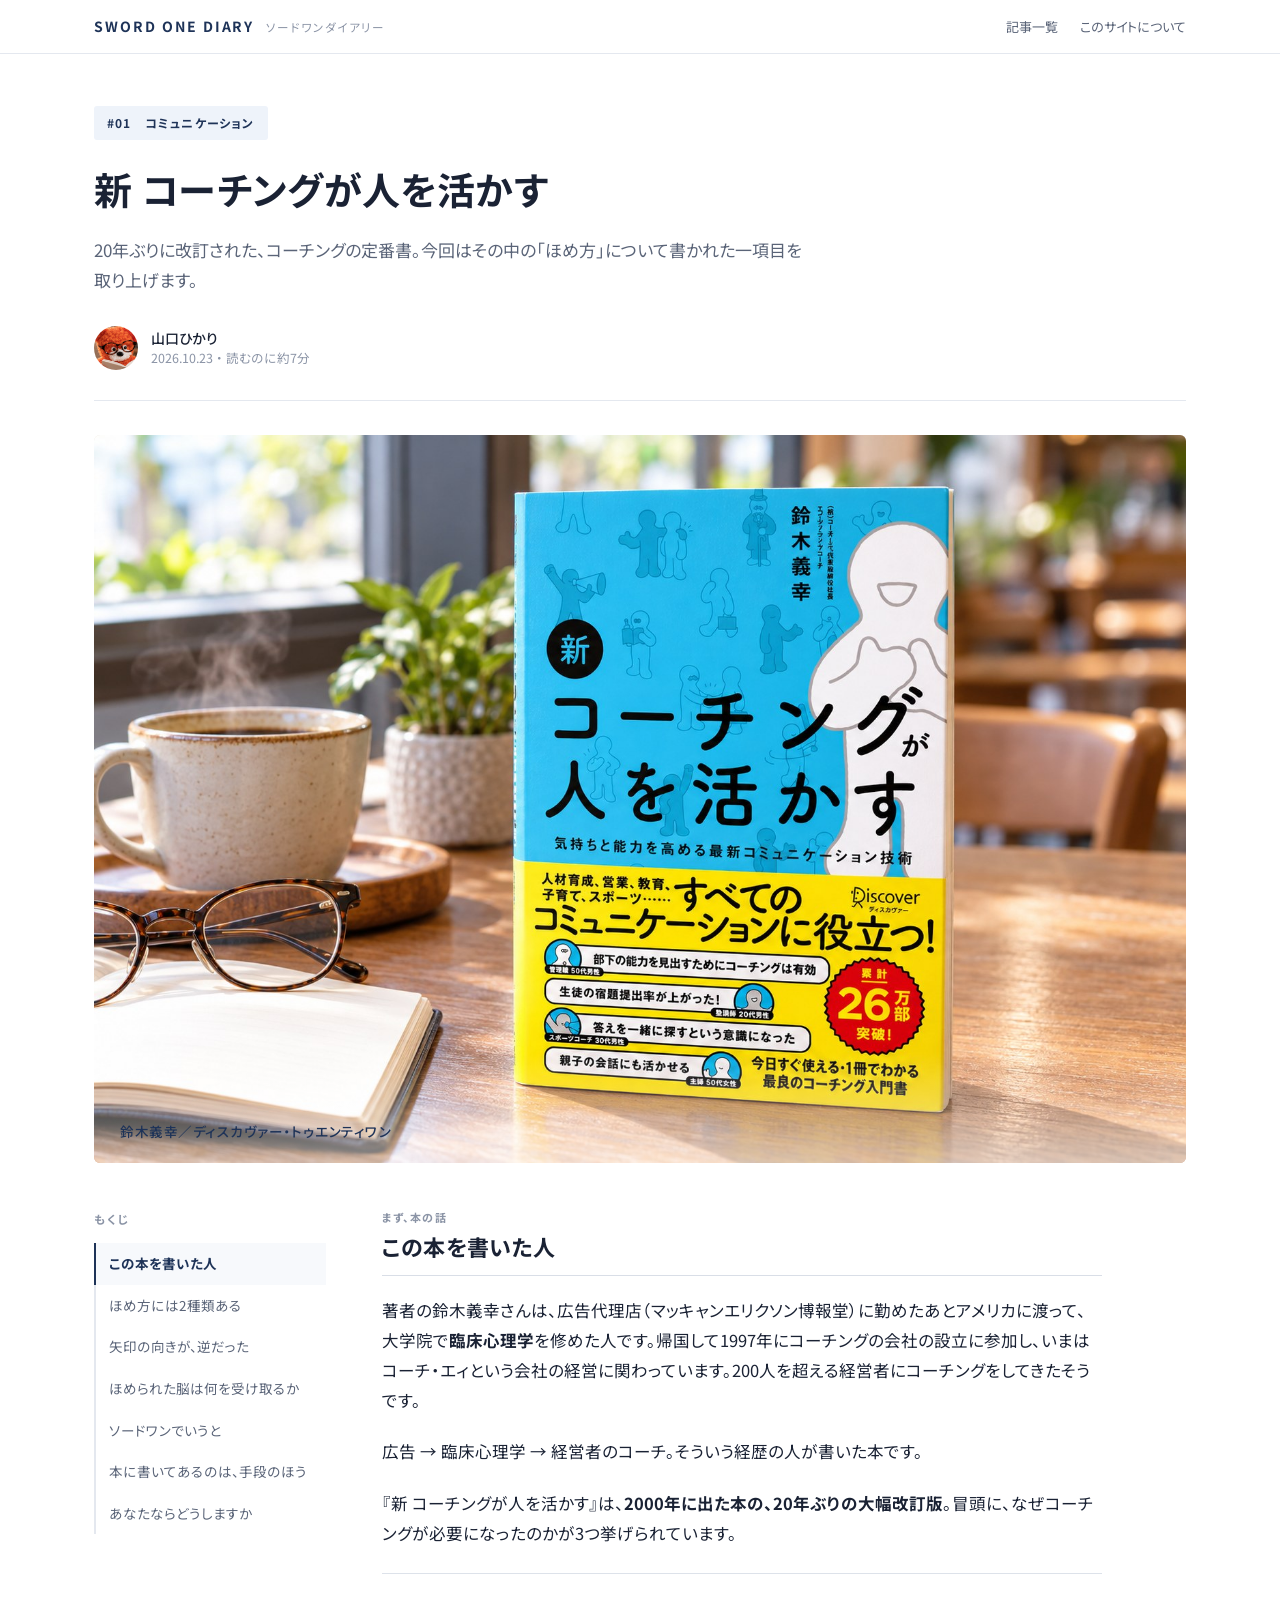
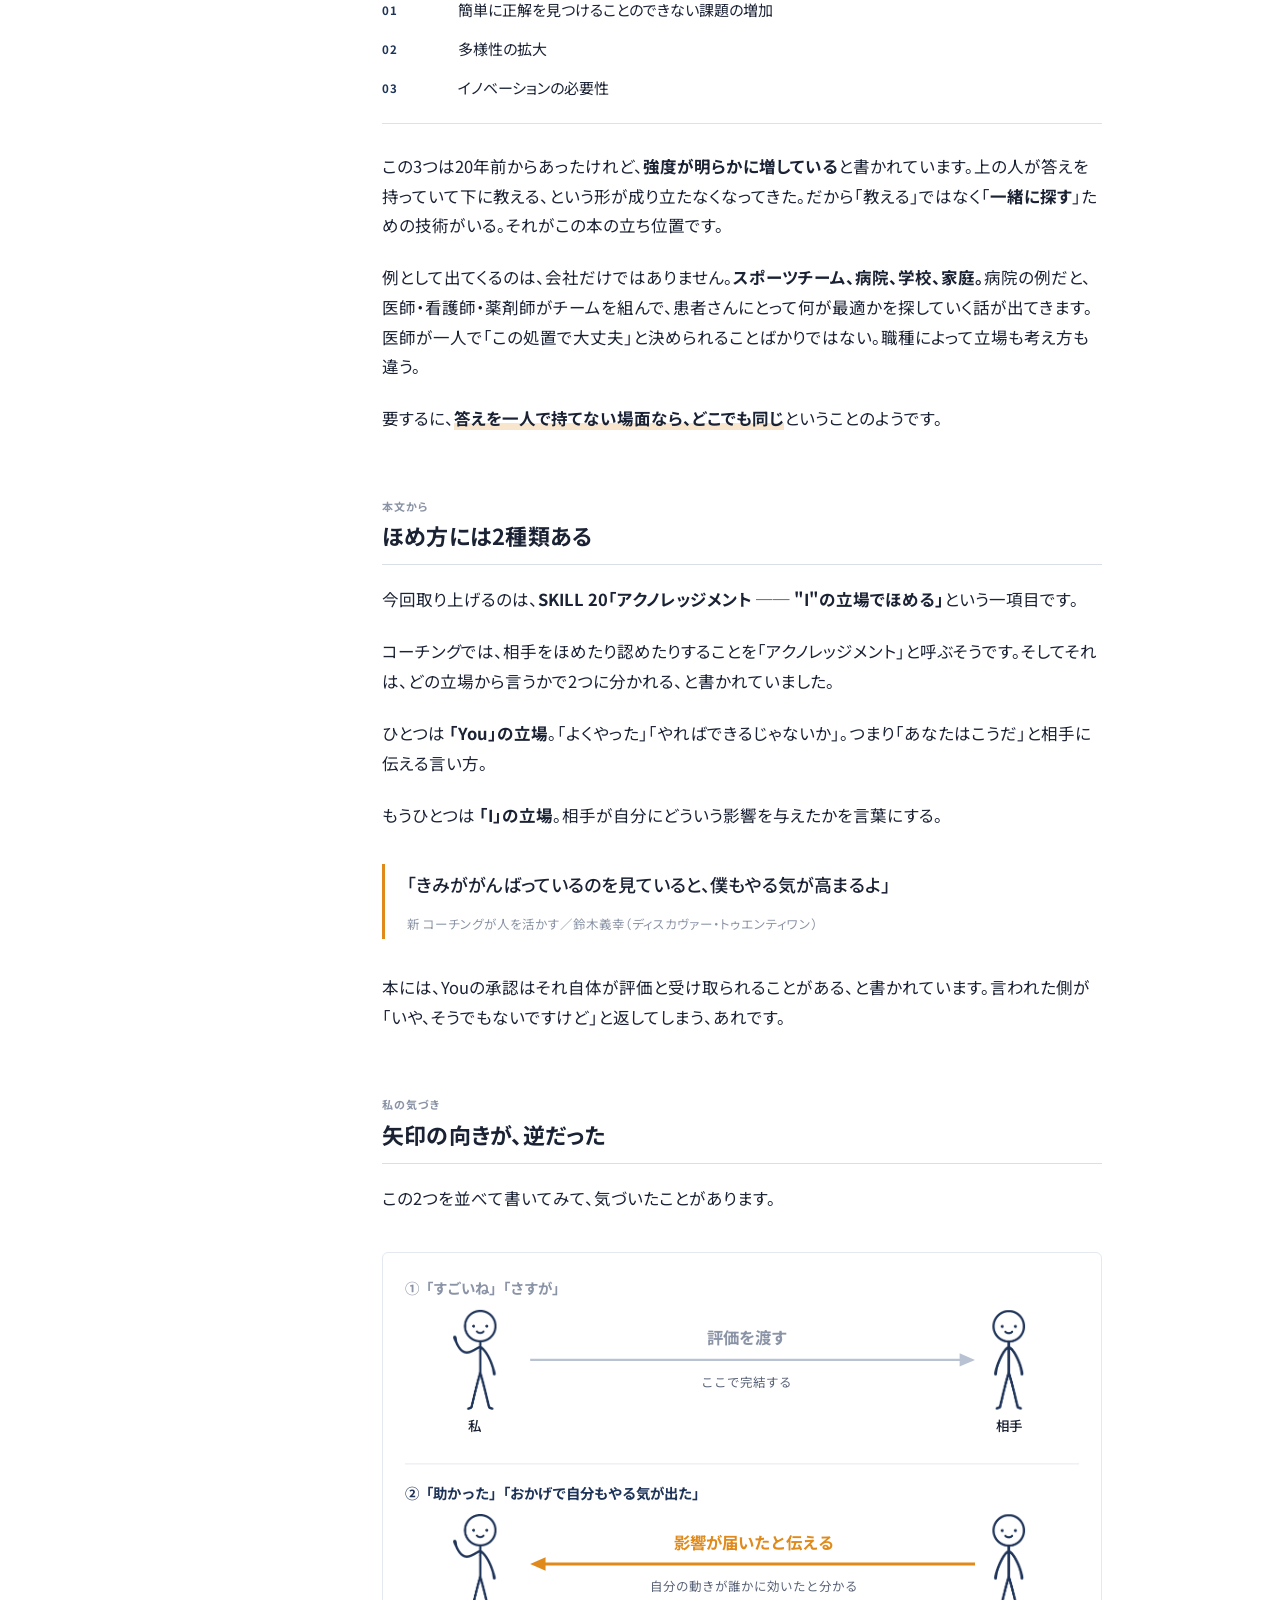
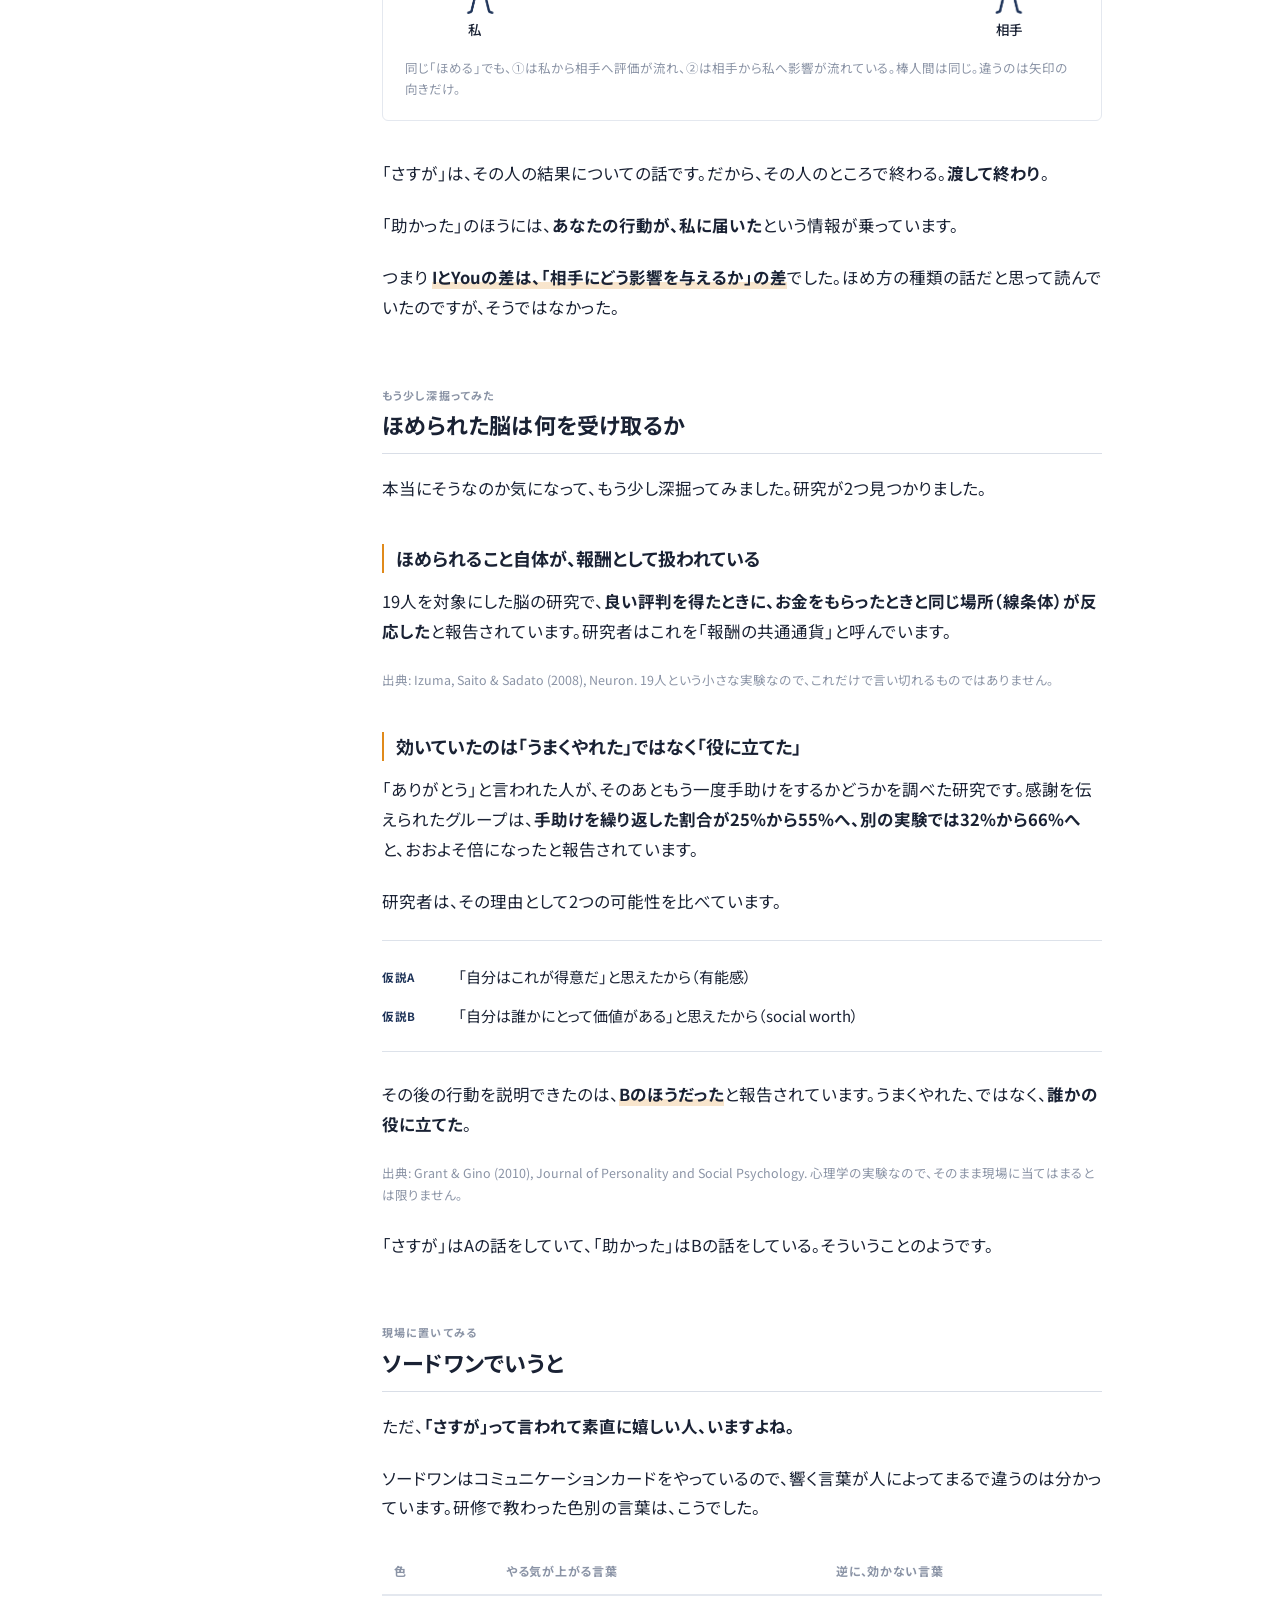
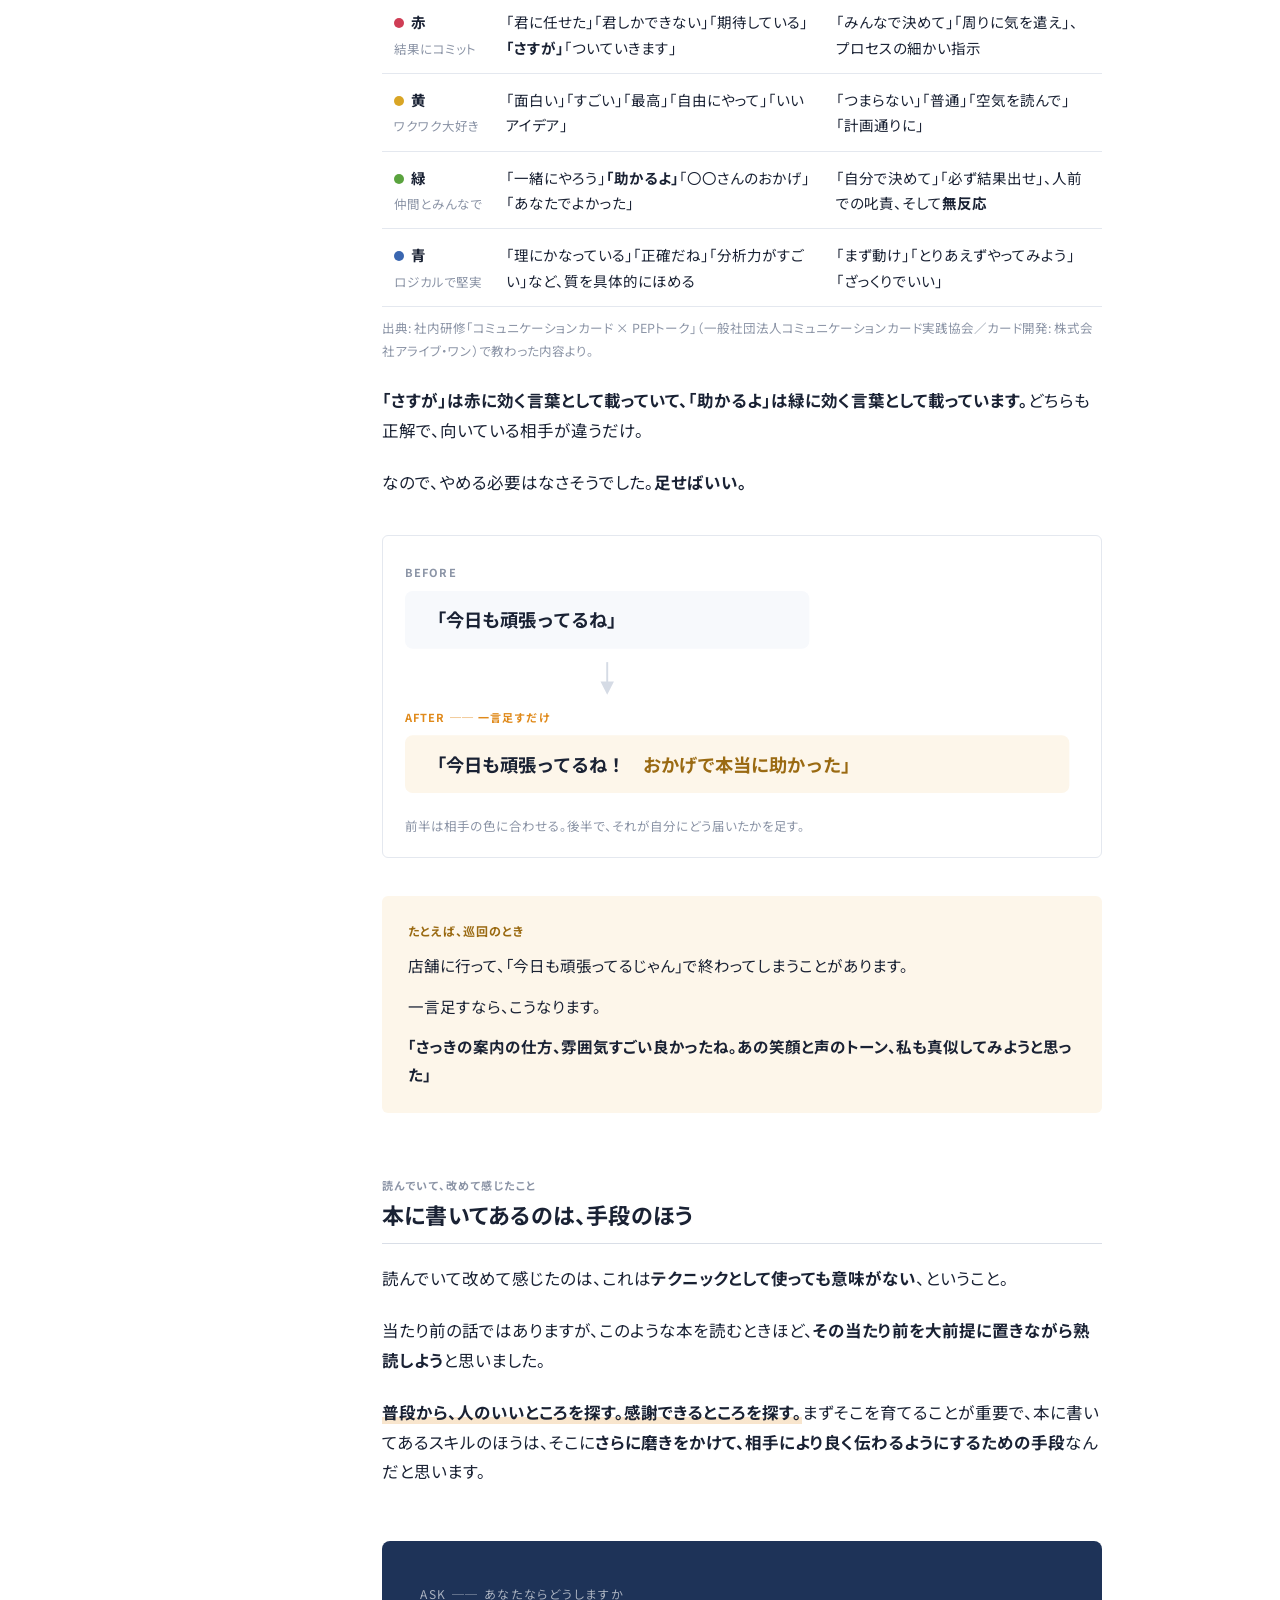
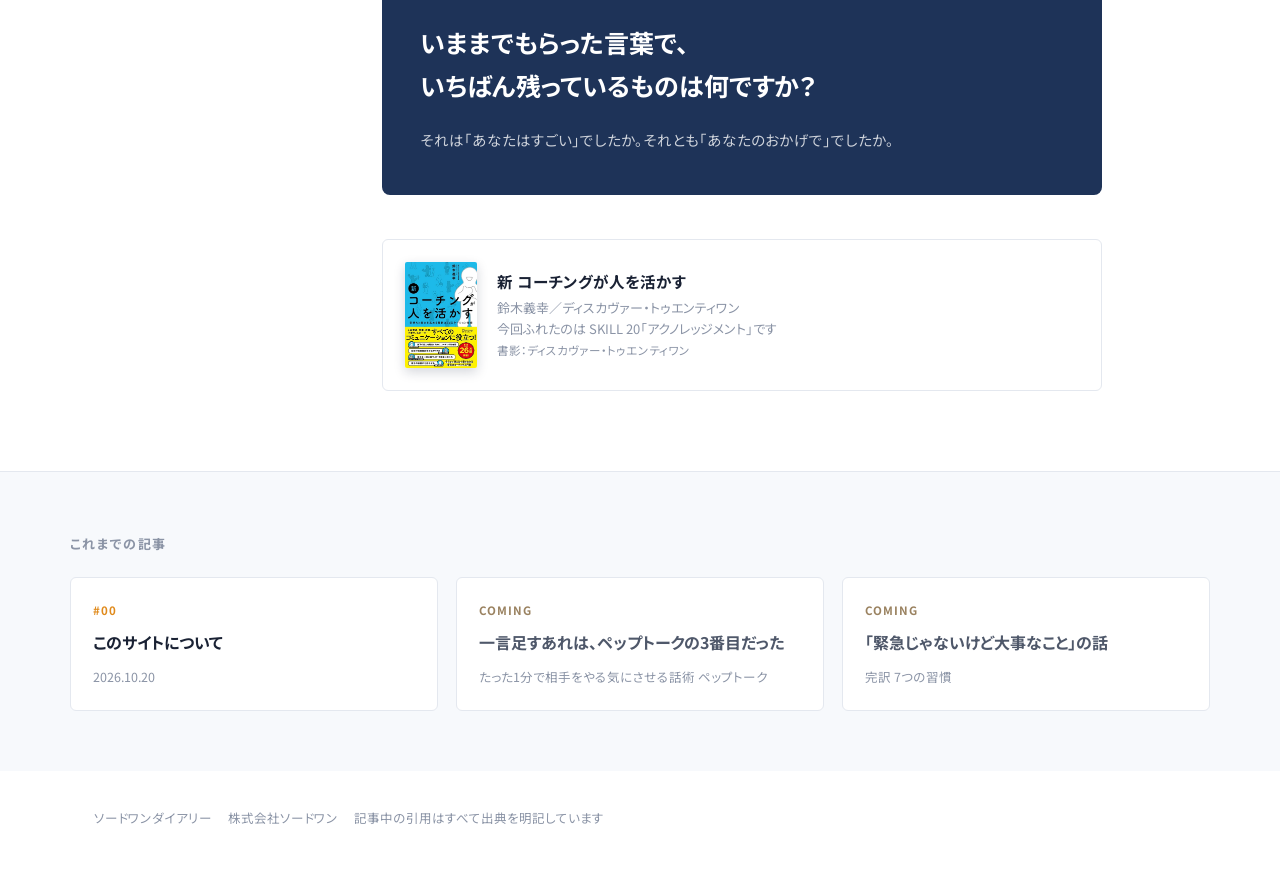
==== 01-coaching.html @ f62dc471 "ソードワンダイアリー 初回: 記事一覧と #01 新 コーチングが人を活かす" ====
<!doctype html>
<html lang="ja">
<head>
<meta charset="utf-8">
<meta name="viewport" content="width=device-width, initial-scale=1">
<title>新 コーチングが人を活かす｜ソードワンダイアリー</title>
<meta name="description" content="20年ぶりに改訂された、コーチングの定番書。今回はその中の「ほめ方」について書かれた一項目を取り上げます。">

<!-- LINEやSNSに貼ったときに出るカード。
     公開ドメインが決まったら、下の https://example.com を実際のURLに置き換えること。
     og:image は絶対URLでないと表示されない（相対パスは不可）。 -->
<meta property="og:type" content="article">
<meta property="og:site_name" content="ソードワンダイアリー">
<meta property="og:title" content="新 コーチングが人を活かす">
<meta property="og:description" content="「さすが」と「おかげで助かった」。言われた側には別物でした。">
<meta property="og:url" content="https://example.com/01-coaching.html">
<meta property="og:image" content="https://example.com/img/hero.jpg">
<meta property="og:image:width" content="1600">
<meta property="og:image:height" content="1067">
<meta name="twitter:card" content="summary_large_image">
<link rel="preconnect" href="https://fonts.googleapis.com">
<link rel="preconnect" href="https://fonts.gstatic.com" crossorigin>
<link href="https://fonts.googleapis.com/css2?family=Noto+Sans+JP:wght@400;500;700&display=swap" rel="stylesheet">
<link rel="stylesheet" href="style.css">
</head>
<body>

<header class="hd"><div class="hd-in">
  <a class="logo" href="index.html">SWORD ONE DIARY</a>
  <span class="logo-sub">ソードワンダイアリー</span>
  <nav class="hd-nav"><a href="index.html">記事一覧</a><a href="index.html#about">このサイトについて</a></nav>
</div></header>

<div class="hero">
  <span class="kicker">#01　コミュニケーション</span>
  <h1>新 コーチングが人を活かす</h1>
  <p class="lede">20年ぶりに改訂された、コーチングの定番書。今回はその中の「ほめ方」について書かれた一項目を取り上げます。</p>

  <div class="byline">
    <img class="ava" src="img/avatar.jpg" alt="">
    <div>
      <div class="by-name">山口ひかり</div>
      <div class="by-meta">2026.10.23 ・ 読むのに約7分</div>
    </div>
  </div>

  <div class="cover">
    <img class="bg" src="img/hero.jpg" alt="カフェのテーブルに置かれた『新 コーチングが人を活かす』">
    <div class="cover-t">鈴木義幸／ディスカヴァー・トゥエンティワン</div>
  </div>
</div>

<div class="wrap">
  <aside class="toc">
    <div class="toc-h">もくじ</div>
    <a class="on" href="#s1">この本を書いた人</a>
    <a href="#s2">ほめ方には2種類ある</a>
    <a href="#s3">矢印の向きが、逆だった</a>
    <a href="#s4">ほめられた脳は何を受け取るか</a>
    <a href="#s5">ソードワンでいうと</a>
    <a href="#s6">本に書いてあるのは、手段のほう</a>
    <a href="#s7">あなたならどうしますか</a>
  </aside>

  <article>
    <h2 id="s1"><span class="step">まず、本の話</span>この本を書いた人</h2>

    <p>著者の鈴木義幸さんは、広告代理店（マッキャンエリクソン博報堂）に勤めたあとアメリカに渡って、大学院で<b>臨床心理学</b>を修めた人です。帰国して1997年にコーチングの会社の設立に参加し、いまはコーチ・エィという会社の経営に関わっています。200人を超える経営者にコーチングをしてきたそうです。</p>

    <p>広告 → 臨床心理学 → 経営者のコーチ。そういう経歴の人が書いた本です。</p>

    <p>『新 コーチングが人を活かす』は、<b>2000年に出た本の、20年ぶりの大幅改訂版</b>。冒頭に、なぜコーチングが必要になったのかが3つ挙げられています。</p>

    <ul class="lessons">
      <li><b>01</b><span>簡単に正解を見つけることのできない課題の増加</span></li>
      <li><b>02</b><span>多様性の拡大</span></li>
      <li><b>03</b><span>イノベーションの必要性</span></li>
    </ul>

    <p>この3つは20年前からあったけれど、<b>強度が明らかに増している</b>と書かれています。上の人が答えを持っていて下に教える、という形が成り立たなくなってきた。だから「教える」ではなく「<b>一緒に探す</b>」ための技術がいる。それがこの本の立ち位置です。</p>

    <p>例として出てくるのは、会社だけではありません。<b>スポーツチーム、病院、学校、家庭。</b>病院の例だと、医師・看護師・薬剤師がチームを組んで、患者さんにとって何が最適かを探していく話が出てきます。医師が一人で「この処置で大丈夫」と決められることばかりではない。職種によって立場も考え方も違う。</p>

    <p>要するに、<strong class="key">答えを一人で持てない場面なら、どこでも同じ</strong>ということのようです。</p>

    <h2 id="s2"><span class="step">本文から</span>ほめ方には2種類ある</h2>

    <p>今回取り上げるのは、<b>SKILL 20「アクノレッジメント ── "I"の立場でほめる」</b>という一項目です。</p>

    <p>コーチングでは、相手をほめたり認めたりすることを「アクノレッジメント」と呼ぶそうです。そしてそれは、どの立場から言うかで2つに分かれる、と書かれていました。</p>

    <p>ひとつは <strong>「You」の立場</strong>。「よくやった」「やればできるじゃないか」。つまり「あなたはこうだ」と相手に伝える言い方。</p>

    <p>もうひとつは <strong>「I」の立場</strong>。相手が自分にどういう影響を与えたかを言葉にする。</p>

    <blockquote>
      <p>「きみががんばっているのを見ていると、僕もやる気が高まるよ」</p>
      <cite>新 コーチングが人を活かす／鈴木義幸（ディスカヴァー・トゥエンティワン）</cite>
    </blockquote>

    <p>本には、Youの承認はそれ自体が評価と受け取られることがある、と書かれています。言われた側が「いや、そうでもないですけど」と返してしまう、あれです。</p>

    <h2 id="s3"><span class="step">私の気づき</span>矢印の向きが、逆だった</h2>

    <p>この2つを並べて書いてみて、気づいたことがあります。</p>
    <figure class="fig-box">
      <!-- スマホ用（縦に余裕をとり、文字を大きく） -->
      <svg class="fig-sp" viewBox="0 0 360 386" xmlns="http://www.w3.org/2000/svg" role="img"
           aria-label="「すごいね」は私から相手への一方向。「助かった」は相手から私への影響を伝えている">
        <style>
          .s-lbl{font:700 16px "Noto Sans JP",sans-serif}
          .s-nm{font:500 16px "Noto Sans JP",sans-serif}
          .s-cap{font:15px "Noto Sans JP",sans-serif;fill:#5A6478}
          .s-wd{font:700 17px "Noto Sans JP",sans-serif}
        </style>
        <text class="s-lbl" x="0" y="16" fill="#8B94A6">①「さすが」「すごいね」</text>
        <image href="img/fig_me.png"  x="22"  y="30" width="37" height="86"/>
        <text class="s-nm" x="40"  y="134" text-anchor="middle" fill="#1A2234">私</text>
        <image href="img/fig_you.png" x="300" y="30" width="28" height="86"/>
        <text class="s-nm" x="314" y="134" text-anchor="middle" fill="#1A2234">相手</text>
        <line x1="86" y1="72" x2="276" y2="72" stroke="#B9C2D2" stroke-width="2.5"/>
        <polygon points="290,72 274,65 274,79" fill="#B9C2D2"/>
        <text class="s-wd"  x="182" y="58"  text-anchor="middle" fill="#8B94A6">評価を渡す</text>
        <text class="s-cap" x="182" y="100" text-anchor="middle">ここで完結する</text>

        <line x1="0" y1="168" x2="360" y2="168" stroke="#E4E8EF" stroke-width="1"/>

        <text class="s-lbl" x="0" y="206" fill="#1E3358">②「助かった」「おかげで」</text>
        <image href="img/fig_me.png"  x="22"  y="220" width="37" height="86"/>
        <text class="s-nm" x="40"  y="324" text-anchor="middle" fill="#1A2234">私</text>
        <image href="img/fig_you.png" x="300" y="220" width="28" height="86"/>
        <text class="s-nm" x="314" y="324" text-anchor="middle" fill="#1A2234">相手</text>
        <line x1="290" y1="262" x2="100" y2="262" stroke="#E08A1B" stroke-width="3"/>
        <polygon points="86,262 102,255 102,269" fill="#E08A1B"/>
        <text class="s-wd"  x="182" y="248" text-anchor="middle" fill="#E08A1B">影響が届いたと伝える</text>
        <text class="s-cap" x="182" y="364" text-anchor="middle">自分の動きが誰かに効いたと分かる</text>
      </svg>

      <!-- PC用 -->
      <svg class="fig-pc" viewBox="0 0 700 380" xmlns="http://www.w3.org/2000/svg" role="img"
           aria-label="「すごいね」は私から相手への一方向。「助かった」は相手から私への影響を伝えている">
        <style>
          .lbl{font:700 15px "Noto Sans JP",sans-serif}
          .nm{font:500 14px "Noto Sans JP",sans-serif;fill:#1A2234}
          .cap{font:13px "Noto Sans JP",sans-serif;fill:#5A6478}
          .wd{font:700 17px "Noto Sans JP",sans-serif}
        </style>
        <!-- 上段：You型。棒人間は下段とまったく同じ。違うのは矢印の向きだけ -->
        <text class="lbl" x="0" y="16" fill="#8B94A6">①「すごいね」「さすが」</text>
        <image href="img/fig_me.png"  x="50"  y="32" width="45" height="104"/>
        <text class="nm" x="72"  y="158" text-anchor="middle">私</text>
        <image href="img/fig_you.png" x="610" y="32" width="34" height="104"/>
        <text class="nm" x="627" y="158" text-anchor="middle">相手</text>
        <line x1="130" y1="84" x2="578" y2="84" stroke="#B9C2D2" stroke-width="2.5"/>
        <polygon points="592,84 576,77 576,91" fill="#B9C2D2"/>
        <text class="wd"  x="355" y="68"  text-anchor="middle" fill="#8B94A6">評価を渡す</text>
        <text class="cap" x="355" y="112" text-anchor="middle">ここで完結する</text>

        <line x1="0" y1="192" x2="700" y2="192" stroke="#E4E8EF" stroke-width="1"/>

        <!-- 下段：I型 -->
        <text class="lbl" x="0" y="228" fill="#1E3358">②「助かった」「おかげで自分もやる気が出た」</text>
        <image href="img/fig_me.png"  x="50"  y="244" width="45" height="104"/>
        <text class="nm" x="72"  y="370" text-anchor="middle">私</text>
        <image href="img/fig_you.png" x="610" y="244" width="34" height="104"/>
        <text class="nm" x="627" y="370" text-anchor="middle">相手</text>
        <line x1="592" y1="296" x2="144" y2="296" stroke="#E08A1B" stroke-width="3"/>
        <polygon points="130,296 146,289 146,303" fill="#E08A1B"/>
        <text class="wd"  x="362" y="280" text-anchor="middle" fill="#E08A1B">影響が届いたと伝える</text>
        <text class="cap" x="362" y="324" text-anchor="middle">自分の動きが誰かに効いたと分かる</text>
      </svg>
      <figcaption>同じ「ほめる」でも、①は私から相手へ評価が流れ、②は相手から私へ影響が流れている。棒人間は同じ。違うのは矢印の向きだけ。</figcaption>
    </figure>

    <p>「さすが」は、その人の結果についての話です。だから、その人のところで終わる。<strong>渡して終わり</strong>。</p>

    <p>「助かった」のほうには、<strong>あなたの行動が、私に届いた</strong>という情報が乗っています。</p>

    <p>つまり <strong class="key">IとYouの差は、「相手にどう影響を与えるか」の差</strong>でした。ほめ方の種類の話だと思って読んでいたのですが、そうではなかった。</p>

    <h2 id="s4"><span class="step">もう少し深掘ってみた</span>ほめられた脳は何を受け取るか</h2>

    <p>本当にそうなのか気になって、もう少し深掘ってみました。研究が2つ見つかりました。</p>

    <h3>ほめられること自体が、報酬として扱われている</h3>

    <p>19人を対象にした脳の研究で、<b>良い評判を得たときに、お金をもらったときと同じ場所（線条体）が反応した</b>と報告されています。研究者はこれを「報酬の共通通貨」と呼んでいます。</p>

    <p class="note">出典: Izuma, Saito &amp; Sadato (2008), Neuron. 19人という小さな実験なので、これだけで言い切れるものではありません。</p>

    <h3>効いていたのは「うまくやれた」ではなく「役に立てた」</h3>

    <p>「ありがとう」と言われた人が、そのあともう一度手助けをするかどうかを調べた研究です。感謝を伝えられたグループは、<b>手助けを繰り返した割合が25%から55%へ、別の実験では32%から66%へ</b>と、おおよそ倍になったと報告されています。</p>

    <p>研究者は、その理由として2つの可能性を比べています。</p>

    <ul class="lessons">
      <li><b>仮説A</b><span>「自分はこれが得意だ」と思えたから（有能感）</span></li>
      <li><b>仮説B</b><span>「自分は誰かにとって価値がある」と思えたから（social worth）</span></li>
    </ul>

    <p>その後の行動を説明できたのは、<strong class="key">Bのほうだった</strong>と報告されています。うまくやれた、ではなく、<b>誰かの役に立てた</b>。</p>

    <p class="note">出典: Grant &amp; Gino (2010), Journal of Personality and Social Psychology. 心理学の実験なので、そのまま現場に当てはまるとは限りません。</p>

    <p>「さすが」はAの話をしていて、「助かった」はBの話をしている。そういうことのようです。</p>

    <h2 id="s5"><span class="step">現場に置いてみる</span>ソードワンでいうと</h2>

    <p>ただ、<b>「さすが」って言われて素直に嬉しい人、いますよね。</b></p>

    <p>ソードワンはコミュニケーションカードをやっているので、響く言葉が人によってまるで違うのは分かっています。研修で教わった色別の言葉は、こうでした。</p>
    <table class="ctab">
      <thead><tr><th>色</th><th>やる気が上がる言葉</th><th>逆に、効かない言葉</th></tr></thead>
      <tbody>
        <tr style="--row-color:var(--c-red)"><td class="cn"><span class="dot" style="background:var(--c-red)"></span>赤<br><span class="cs">結果にコミット</span></td>
            <td data-l="やる気が上がる言葉">「君に任せた」「君しかできない」「期待している」<b>「さすが」</b>「ついていきます」</td>
            <td data-l="逆に、効かない言葉">「みんなで決めて」「周りに気を遣え」、プロセスの細かい指示</td></tr>
        <tr style="--row-color:var(--c-yel)"><td class="cn"><span class="dot" style="background:var(--c-yel)"></span>黄<br><span class="cs">ワクワク大好き</span></td>
            <td data-l="やる気が上がる言葉">「面白い」「すごい」「最高」「自由にやって」「いいアイデア」</td>
            <td data-l="逆に、効かない言葉">「つまらない」「普通」「空気を読んで」「計画通りに」</td></tr>
        <tr style="--row-color:var(--c-grn)"><td class="cn"><span class="dot" style="background:var(--c-grn)"></span>緑<br><span class="cs">仲間とみんなで</span></td>
            <td data-l="やる気が上がる言葉">「一緒にやろう」<b>「助かるよ」</b>「〇〇さんのおかげ」「あなたでよかった」</td>
            <td data-l="逆に、効かない言葉">「自分で決めて」「必ず結果出せ」、人前での叱責、そして<b>無反応</b></td></tr>
        <tr style="--row-color:var(--c-blu)"><td class="cn"><span class="dot" style="background:var(--c-blu)"></span>青<br><span class="cs">ロジカルで堅実</span></td>
            <td data-l="やる気が上がる言葉">「理にかなっている」「正確だね」「分析力がすごい」など、質を具体的にほめる</td>
            <td data-l="逆に、効かない言葉">「まず動け」「とりあえずやってみよう」「ざっくりでいい」</td></tr>
      </tbody>
    </table>
    <p class="note">出典: 社内研修「コミュニケーションカード × PEPトーク」（一般社団法人コミュニケーションカード実践協会／カード開発: 株式会社アライブ・ワン）で教わった内容より。</p>

    <p><b>「さすが」は赤に効く言葉として載っていて、「助かるよ」は緑に効く言葉として載っています。</b>どちらも正解で、向いている相手が違うだけ。</p>

    <p>なので、やめる必要はなさそうでした。<strong>足せばいい。</strong></p>
    <figure class="fig-box">
      <!-- スマホ用（AFTERは2行に折って文字の大きさを保つ） -->
      <svg class="fig-sp" viewBox="0 0 360 272" xmlns="http://www.w3.org/2000/svg" role="img"
           aria-label="さすがやん、に、おかげで本当に助かった、を足す">
        <style>
          .s-bl{font:700 17px "Noto Sans JP",sans-serif;fill:#1A2234}
          .s-ad{font:700 17px "Noto Sans JP",sans-serif;fill:#9A6A12}
          .s-tg{font:700 11.5px "Noto Sans JP",sans-serif;letter-spacing:.1em}
        </style>
        <text class="s-tg" x="0" y="14" fill="#8B94A6">BEFORE</text>
        <rect x="0" y="26" width="360" height="54" rx="8" fill="#F7F9FC"/>
        <text class="s-bl" x="18" y="60">「今日も頑張ってるね」</text>

        <line x1="180" y1="94" x2="180" y2="114" stroke="#D5DBE5" stroke-width="2"/>
        <polygon points="180,124 173,110 187,110" fill="#D5DBE5"/>

        <text class="s-tg" x="0" y="152" fill="#E08A1B">AFTER ── 一言足すだけ</text>
        <rect x="0" y="164" width="360" height="92" rx="8" fill="#FDF6EA"/>
        <text class="s-bl" x="18" y="198">「今日も頑張ってるね！</text>
        <text class="s-ad" x="18" y="232">　おかげで本当に助かった」</text>
      </svg>

      <!-- PC用 -->
      <svg class="fig-pc" viewBox="0 0 700 250" xmlns="http://www.w3.org/2000/svg" role="img"
           aria-label="今日も頑張ってるね、に、おかげで本当に助かった、を足す">
        <style>
          .bl{font:700 19px "Noto Sans JP",sans-serif;fill:#1A2234}
          .ad{font:700 19px "Noto Sans JP",sans-serif;fill:#9A6A12}
          .tg{font:700 11.5px "Noto Sans JP",sans-serif;letter-spacing:.1em}
        </style>
        <text class="tg" x="0" y="16" fill="#8B94A6">BEFORE</text>
        <rect x="0" y="30" width="420" height="60" rx="8" fill="#F7F9FC"/>
        <text class="bl" x="24" y="68">「今日も頑張ってるね」</text>

        <line x1="210" y1="104" x2="210" y2="128" stroke="#D5DBE5" stroke-width="2"/>
        <polygon points="210,138 203,124 217,124" fill="#D5DBE5"/>

        <text class="tg" x="0" y="166" fill="#E08A1B">AFTER ── 一言足すだけ</text>
        <rect x="0" y="180" width="690" height="60" rx="8" fill="#FDF6EA"/>
        <text class="bl" x="24" y="218">「今日も頑張ってるね！<tspan class="ad">　おかげで本当に助かった」</tspan></text>
      </svg>
      <figcaption>前半は相手の色に合わせる。後半で、それが自分にどう届いたかを足す。</figcaption>
    </figure>

    <div class="field">
      <div class="field-h">たとえば、巡回のとき</div>
      <p>店舗に行って、「今日も頑張ってるじゃん」で終わってしまうことがあります。</p>
      <p>一言足すなら、こうなります。</p>
      <p><b>「さっきの案内の仕方、雰囲気すごい良かったね。あの笑顔と声のトーン、私も真似してみようと思った」</b></p>
    </div>

    <h2 id="s6"><span class="step">読んでいて、改めて感じたこと</span>本に書いてあるのは、手段のほう</h2>

    <p>読んでいて改めて感じたのは、これは<b>テクニックとして使っても意味がない</b>、ということ。</p>

    <p>当たり前の話ではありますが、このような本を読むときほど、<strong>その当たり前を大前提に置きながら熟読しよう</strong>と思いました。</p>

    <p><strong class="key">普段から、人のいいところを探す。感謝できるところを探す。</strong>まずそこを育てることが重要で、本に書いてあるスキルのほうは、そこに<strong>さらに磨きをかけて、相手により良く伝わるようにするための手段</strong>なんだと思います。</p>

    <div class="ask" id="s7">
      <div class="ask-h">ASK ── あなたならどうしますか</div>
      <p class="ask-q">いままでもらった言葉で、<span class="nb">いちばん残っている</span>ものは何ですか？</p>
      <p class="ask-n">それは「あなたはすごい」でしたか。それとも「あなたのおかげで」でしたか。</p>
    </div>

    <div class="bookcard">
      <img class="sp" src="img/cover_sm.webp" alt="新 コーチングが人を活かす の書影">
      <div>
        <div class="bk-t">新 コーチングが人を活かす</div>
        <div class="bk-m">鈴木義幸／ディスカヴァー・トゥエンティワン<br>今回ふれたのは SKILL 20「アクノレッジメント」です<br><span style="font-size:11.5px">書影：ディスカヴァー・トゥエンティワン</span></div>
      </div>
    </div>
  </article>
</div>

<section class="past"><div class="past-in">
  <div class="past-h">これまでの記事</div>
  <div class="cards">
    <div class="card"><div class="card-n">#00</div>
      <div class="card-t">このサイトについて</div>
      <div class="card-m">2026.10.20</div></div>
    <div class="card soon"><div class="card-n">COMING</div>
      <div class="card-t">一言足すあれは、ペップトークの3番目だった</div>
      <div class="card-m">たった1分で相手をやる気にさせる話術 ペップトーク</div></div>
    <div class="card soon"><div class="card-n">COMING</div>
      <div class="card-t">「緊急じゃないけど大事なこと」の話</div>
      <div class="card-m">完訳 7つの習慣</div></div>
  </div>
</div></section>

<footer>
  <span>ソードワンダイアリー</span><span>株式会社ソードワン</span><span>記事中の引用はすべて出典を明記しています</span>
</footer>

</body>
</html>
---- style.css ----
:root{
  --ink:#1A2234; --soft:#5A6478; --grey:#8B94A6; --hair:#E4E8EF;
  --panel:#F7F9FC; --tint:#EEF3FA; --warm:#FDF6EA;
  --navy:#1E3358; --accent:#E08A1B;
  --c-red:#CF3D55; --c-yel:#D9A525; --c-grn:#5AA33E; --c-blu:#3A66B0;
  --maxw:720px;
}
*{box-sizing:border-box}
html{-webkit-text-size-adjust:100%}
body{
  margin:0; background:#fff; color:var(--ink);
  font-family:"Noto Sans JP","游ゴシック Medium","Yu Gothic Medium",sans-serif;
  font-feature-settings:"palt" 1;
  line-height:1.8; font-size:16.5px;
}
a{color:inherit;text-decoration:none}
.hd-nav a:hover,.logo:hover{opacity:.7}

/* ───── ヘッダー ───── */
.hd{position:sticky;top:0;z-index:50;background:rgba(255,255,255,.92);
  backdrop-filter:blur(8px);border-bottom:1px solid var(--hair)}
.hd-in{max-width:1140px;margin:0 auto;padding:14px 24px;
  display:flex;align-items:baseline;gap:12px}
.logo{font-weight:700;letter-spacing:.14em;font-size:14px;color:var(--navy)}
.logo-sub{font-size:11.5px;color:var(--grey);letter-spacing:.08em}
.hd-nav{margin-left:auto;display:flex;gap:22px;font-size:13px;color:var(--soft)}

/* ───── ヒーロー ───── */
.hero{max-width:1140px;margin:0 auto;padding:52px 24px 0}
.kicker{display:inline-block;font-size:12px;font-weight:700;letter-spacing:.1em;
  color:var(--navy);background:var(--tint);padding:6px 13px;border-radius:3px}
h1{font-size:38px;line-height:1.5;font-weight:700;margin:20px 0 0;letter-spacing:.01em;
  text-wrap:balance}
.lede{font-size:17px;color:var(--soft);margin:18px 0 0;max-width:var(--maxw)}
.byline{display:flex;align-items:center;gap:13px;margin:30px 0 0;
  padding-bottom:30px;border-bottom:1px solid var(--hair)}
.ava{width:44px;height:44px;border-radius:50%;flex:none;object-fit:cover;
  background:var(--tint)}
.by-name{font-size:14px;font-weight:500;line-height:1.5}
.by-meta{font-size:12.5px;color:var(--grey);line-height:1.5}
/* 元画像が3:2。同じ3:2にしておけば、PCでもスマホでも写真が一切切れない */
.cover{width:100%;aspect-ratio:3/2;margin:34px 0 0;border-radius:6px;
  position:relative;overflow:hidden;background:#EDE6DC}
.cover .bg{width:100%;height:100%;object-fit:cover;object-position:center 48%;display:block}
/* 写真の左下は明るい木目なので、暗い帯ではなく濃紺の文字を置く */
.cover::after{content:"";position:absolute;inset:auto 0 0 0;height:110px;
  background:linear-gradient(transparent,rgba(255,255,255,.55))}
.cover-t{position:absolute;left:26px;bottom:20px;color:var(--navy);z-index:4;
  font-size:13.5px;font-weight:500;letter-spacing:.04em}

/* ───── 本文レイアウト ───── */
.wrap{max-width:1140px;margin:0 auto;padding:46px 24px 0;
  display:grid;grid-template-columns:232px 1fr;gap:56px;align-items:start}
.toc{position:sticky;top:86px;font-size:13.5px;line-height:1.75}
.toc-h{font-size:11.5px;font-weight:700;letter-spacing:.12em;color:var(--grey);
  margin-bottom:14px}
.toc a{display:block;padding:9px 13px;color:var(--soft);text-decoration:none;
  border-left:2px solid var(--hair)}
.toc a.on{color:var(--navy);font-weight:700;border-left-color:var(--navy);background:var(--panel)}

article{max-width:var(--maxw);min-width:0}
article p{margin:0 0 1.35em}
/* 見出しは「囲み」ではなく文字の大きさと罫で階層をつくる。
   全部の章が同じ色の箱になっていると、部品を並べただけに見えてしまう。 */
h2{font-size:22px;line-height:1.5;font-weight:700;margin:64px 0 20px;
  padding:0 0 12px;border-bottom:1px solid #D9DEE7;letter-spacing:.01em}
h2:first-child{margin-top:0}
h3{font-size:18px;line-height:1.65;font-weight:700;margin:40px 0 14px;
  padding-left:12px;border-left:2px solid var(--accent)}
h2+p,h3+p{margin-top:0}
.step{font-size:11px;letter-spacing:.1em;color:var(--grey);
  font-weight:700;display:block;margin-bottom:5px}
/* 太字は太字のまま。黄色のマーカーは記事全体で数箇所だけに絞る */
strong{font-weight:700}
strong.key{background:linear-gradient(transparent 72%,rgba(224,138,27,.22) 72%)}

blockquote{margin:34px 0;padding:4px 0 4px 22px;border-left:3px solid var(--accent)}
blockquote p{margin:0;font-size:18px;font-weight:500;line-height:1.85}
blockquote cite{display:block;margin-top:11px;font-size:12.5px;
  color:var(--grey);font-style:normal}

/* 本の構成を並べるリスト。箱にせず、上下の罫だけで本文から切り離す */
.lessons{list-style:none;margin:24px 0 28px;padding:16px 0;
  border-top:1px solid #DDE2EA;border-bottom:1px solid #DDE2EA;
  font-size:15px;line-height:1.8}
.lessons li{display:flex;gap:12px;padding:6px 0}
.lessons b{color:var(--navy);flex:none;font-size:11.5px;letter-spacing:.06em;
  padding-top:4px;min-width:64px}

/* 色別の言葉の表 */
.ctab{width:100%;border-collapse:collapse;margin:24px 0 10px;font-size:14.5px}
.ctab th,.ctab td{text-align:left;padding:13px 12px;border-bottom:1px solid var(--hair);
  vertical-align:top;line-height:1.75}
.ctab th{font-size:12px;letter-spacing:.06em;color:var(--grey);font-weight:700;
  border-bottom:2px solid var(--hair)}
.ctab .cn{white-space:nowrap;font-weight:700}
.dot{display:inline-block;width:10px;height:10px;border-radius:50%;margin-right:7px}
.ctab .cs{font-weight:400;font-size:12.5px;color:var(--grey)}
/* 下マージンを0にすると、次の段落とくっついて1つの文章に見えてしまう */
.note{font-size:12.5px;color:var(--grey);line-height:1.8;margin:10px 0 1.9em}

/* ───── 図解 ───── */
figure{margin:38px 0;padding:0}
figure svg{width:100%;height:auto;display:block}
/* SVGの文字はviewBoxごと縮むので、PC用の図をそのままスマホに出すと
   文字が半分以下になって読めない。幅の狭い専用の図に差し替える。 */
.fig-sp{display:none}
figcaption{font-size:12.5px;color:var(--grey);margin-top:12px;line-height:1.75}
.fig-box{border:1px solid var(--hair);border-radius:6px;padding:26px 22px 20px}
/* 記事末の関連記事。カードを積むと「まだカードを読まされている」感じが続く */
.card:has(.card-n)+.card{margin-top:0}

.field{background:var(--warm);border-radius:6px;padding:24px 26px;margin:34px 0}
.field-h{font-size:12px;font-weight:700;letter-spacing:.08em;color:#9A6A12;
  margin-bottom:11px}
.field p{margin:0 0 .8em;font-size:15.5px}
.field p:last-child{margin-bottom:0}

/* 最後の問い＝このページで一番目立つ1点 */
.ask{background:var(--navy);color:#fff;border-radius:8px;
  padding:42px 38px;margin:54px 0 0}
.ask-h{font-size:12px;letter-spacing:.14em;opacity:.62;margin-bottom:16px}
.ask-q{font-size:25px;line-height:1.72;font-weight:700;margin:0;text-wrap:balance}
/* 日本語は語の途中でも改行されるので、割られたくない語はこれで囲む */
.nb{white-space:nowrap}
.ask-n{margin:20px 0 0;font-size:14.5px;opacity:.78;line-height:1.85}

.bookcard{display:flex;gap:20px;align-items:center;margin:44px 0 0;
  padding:22px;border:1px solid var(--hair);border-radius:6px}
.bookcard .sp{width:72px;height:auto;flex:none;border-radius:2px;
  box-shadow:0 4px 12px rgba(16,30,56,.18)}
.bk-t{font-size:15.5px;font-weight:700;line-height:1.55}
.bk-m{font-size:13px;color:var(--grey);margin-top:5px;line-height:1.6}

/* ───── 過去の記事 ───── */
.past{background:var(--panel);margin-top:80px;padding:60px 24px;border-top:1px solid var(--hair)}
.past-in{max-width:1140px;margin:0 auto}
.past-h{font-size:13px;font-weight:700;letter-spacing:.1em;color:var(--grey);margin-bottom:22px}
.cards{display:grid;grid-template-columns:repeat(3,1fr);gap:18px}
.card{background:#fff;border:1px solid var(--hair);border-radius:6px;padding:22px}
.card-n{font-size:11.5px;color:var(--accent);font-weight:700;letter-spacing:.08em}
.card-t{font-size:16px;font-weight:700;line-height:1.6;margin:9px 0 10px}
.card-m{font-size:12.5px;color:var(--grey)}
.soon .card-n{color:#9A8260}
.soon .card-t{color:#4F586A}

footer{max-width:1140px;margin:0 auto;padding:36px 24px 60px;
  font-size:12.5px;color:var(--grey);display:flex;gap:16px;flex-wrap:wrap}

@media(max-width:880px){
  .wrap{grid-template-columns:1fr;gap:0;padding-top:34px}
  .toc{display:none}
  .logo-sub{display:none}
  .logo{font-size:12.5px;white-space:nowrap}
  .hd-nav{gap:0;font-size:12.5px;white-space:nowrap}
  .hd-nav > *:not(:first-child){display:none}  /* spanでもaでも効くように */
  .hero{padding:30px 24px 0}
  h1{font-size:26px;line-height:1.42;margin-top:18px}
  h1 br{display:none}
  .lede{font-size:16px;margin-top:14px;line-height:1.8}
  .byline{margin-top:26px;padding-bottom:26px}
  .cover{margin-top:32px}
  /* 幅が狭いと文字が本に重なって読めない。書名は末尾の書籍カードにもあるので省く */
  .cover-t,.cover::after{display:none}
  /* 章の前は大きく、章内の小見出しは控えめに。間隔を一律にすると機械的に見える */
  h2{font-size:21px;margin:60px 0 18px}
  h3{font-size:17px;margin:34px 0 12px}
  /* 図は本文より左右に張り出させる。二重の余白で図が縮こまるのを防ぐ */
  .fig-box{width:calc(100% + 16px);margin:38px -8px;padding:18px 8px 0;
    border:0;border-top:1px solid var(--hair);border-bottom:1px solid var(--hair);
    border-radius:0}
  .fig-box figcaption{margin:12px 2px 16px;font-size:12px;line-height:1.7}
  .fig-pc{display:none}
  .fig-sp{display:block}
  .lessons{font-size:14.5px}
  .lessons li{flex-direction:column;gap:0;padding:8px 0}
  .lessons b{padding-top:0;margin-bottom:1px}
  /* 3列に押し込むと1行8文字ほどになって読めない。色を左の帯にした一続きのリストにする */
  .ctab,.ctab tbody,.ctab tr,.ctab td{display:block;width:100%}
  .ctab thead{display:none}
  .ctab{font-size:14.5px;margin:20px 0 10px;
    border-top:1px solid var(--hair)}
  .ctab tr{position:relative;padding:20px 0 20px 18px;margin:0;
    border:0;border-bottom:1px solid var(--hair);border-radius:0}
  .ctab tr::before{content:"";position:absolute;left:0;top:25px;
    width:4px;height:22px;border-radius:2px;background:var(--row-color,var(--grey))}
  .ctab td{border:0;padding:0}
  .ctab td.cn{font-size:17px;padding-bottom:8px}
  .ctab td.cn br{display:none}
  .ctab .cs{margin-left:8px}
  .ctab .dot{display:none}   /* 左の帯と役割が重なる */
  .ctab td[data-l]::before{content:attr(data-l);display:block;
    font-size:10.5px;font-weight:700;letter-spacing:.08em;
    color:var(--grey);margin:14px 0 4px}
  .ask{padding:30px 24px;border-radius:6px}
  .ask-q{font-size:20px}
  /* 最後までカードが続くと単調。罫線のリストに切り替える */
  .past{margin-top:72px;padding:44px 24px}
  .cards{grid-template-columns:1fr;gap:0}
  .card{padding:22px 0;border:0;border-bottom:1px solid #DDE2EA;
    border-radius:0;background:transparent}
  .card-t{margin:7px 0 6px;font-size:16px;line-height:1.65}
  .bookcard{gap:16px;padding:18px}
  body{font-size:16px}
}

/* ───── 記事一覧ページ ───── */
.lead-in{max-width:1140px;margin:0 auto;padding:56px 24px 0}
.lead-in h1{font-size:30px;margin:0}
.lead-in p{font-size:16.5px;color:var(--soft);margin:16px 0 0;max-width:620px;line-height:1.85}
.list{max-width:1140px;margin:0 auto;padding:10px 24px 0}
.sec-h{font-size:12px;font-weight:700;letter-spacing:.12em;color:var(--grey);
  margin:56px 0 4px;padding-bottom:12px;border-bottom:1px solid var(--hair)}
.entry{display:flex;gap:26px;align-items:flex-start;
  padding:28px 0;border-bottom:1px solid var(--hair);text-decoration:none}
.entry:hover .e-t{color:var(--blue-h,#2E4A78)}
.entry img{width:188px;height:125px;object-fit:cover;border-radius:4px;flex:none;
  background:var(--tint)}
.e-n{font-size:11.5px;font-weight:700;letter-spacing:.1em;color:var(--accent)}
.e-t{font-size:21px;font-weight:700;line-height:1.5;margin:8px 0 9px}
.e-d{font-size:14.5px;color:var(--soft);line-height:1.75;margin:0}
.e-m{font-size:12.5px;color:var(--grey);margin:10px 0 0}
.soon-row{display:flex;gap:14px;padding:18px 0;border-bottom:1px solid var(--hair);
  font-size:15px;color:var(--soft);align-items:baseline}
.soon-row b{font-size:11.5px;letter-spacing:.1em;color:#9A8260;flex:none;min-width:62px}
.about{max-width:1140px;margin:0 auto;padding:0 24px}
.about p{max-width:620px;font-size:15.5px;line-height:1.9;color:var(--soft)}

@media(max-width:880px){
  .lead-in{padding:34px 24px 0}
  .lead-in h1{font-size:23px}
  .lead-in p{font-size:15.5px}
  .sec-h{margin-top:44px}
  .entry{gap:0;flex-direction:column;padding:22px 0}
  .entry img{width:100%;height:170px;margin-bottom:14px}
  .e-t{font-size:18px;margin:7px 0 8px}
  .e-d{font-size:14.5px}
  .soon-row{flex-direction:column;gap:3px;padding:16px 0}
}
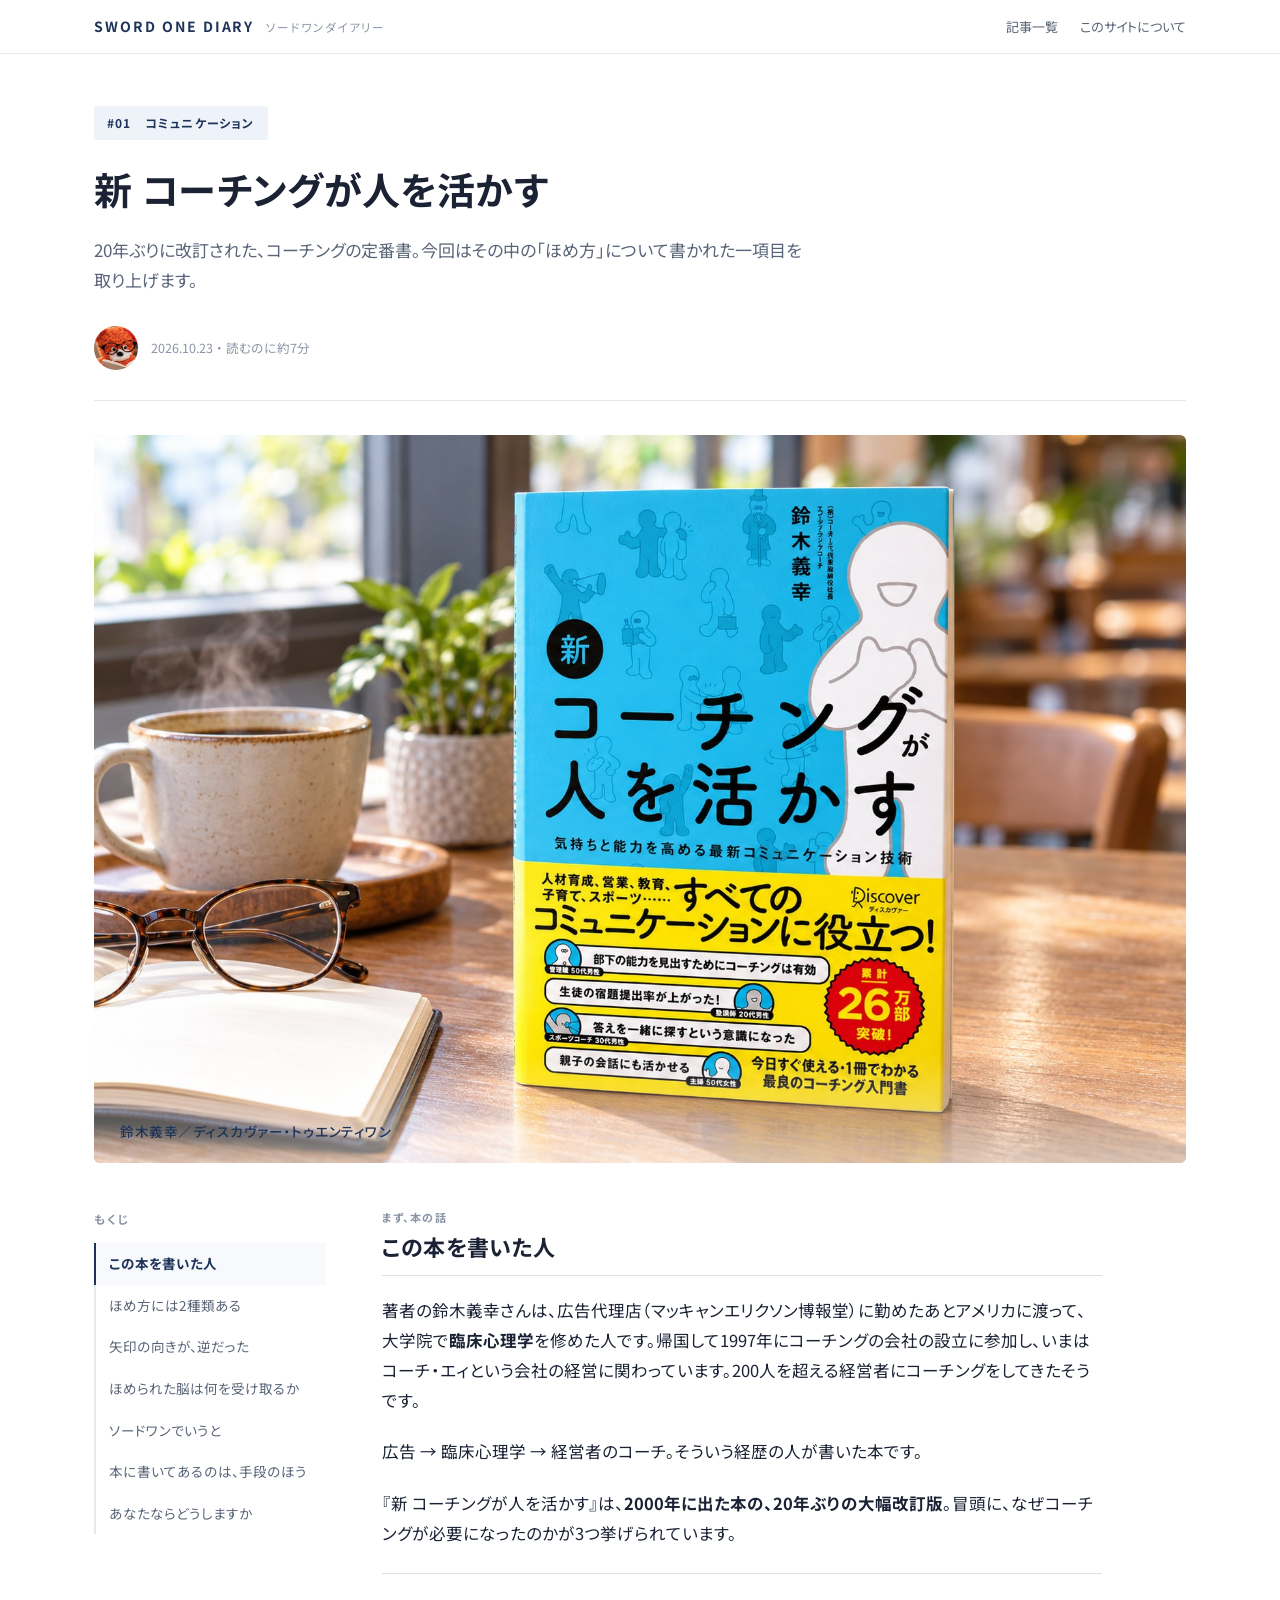
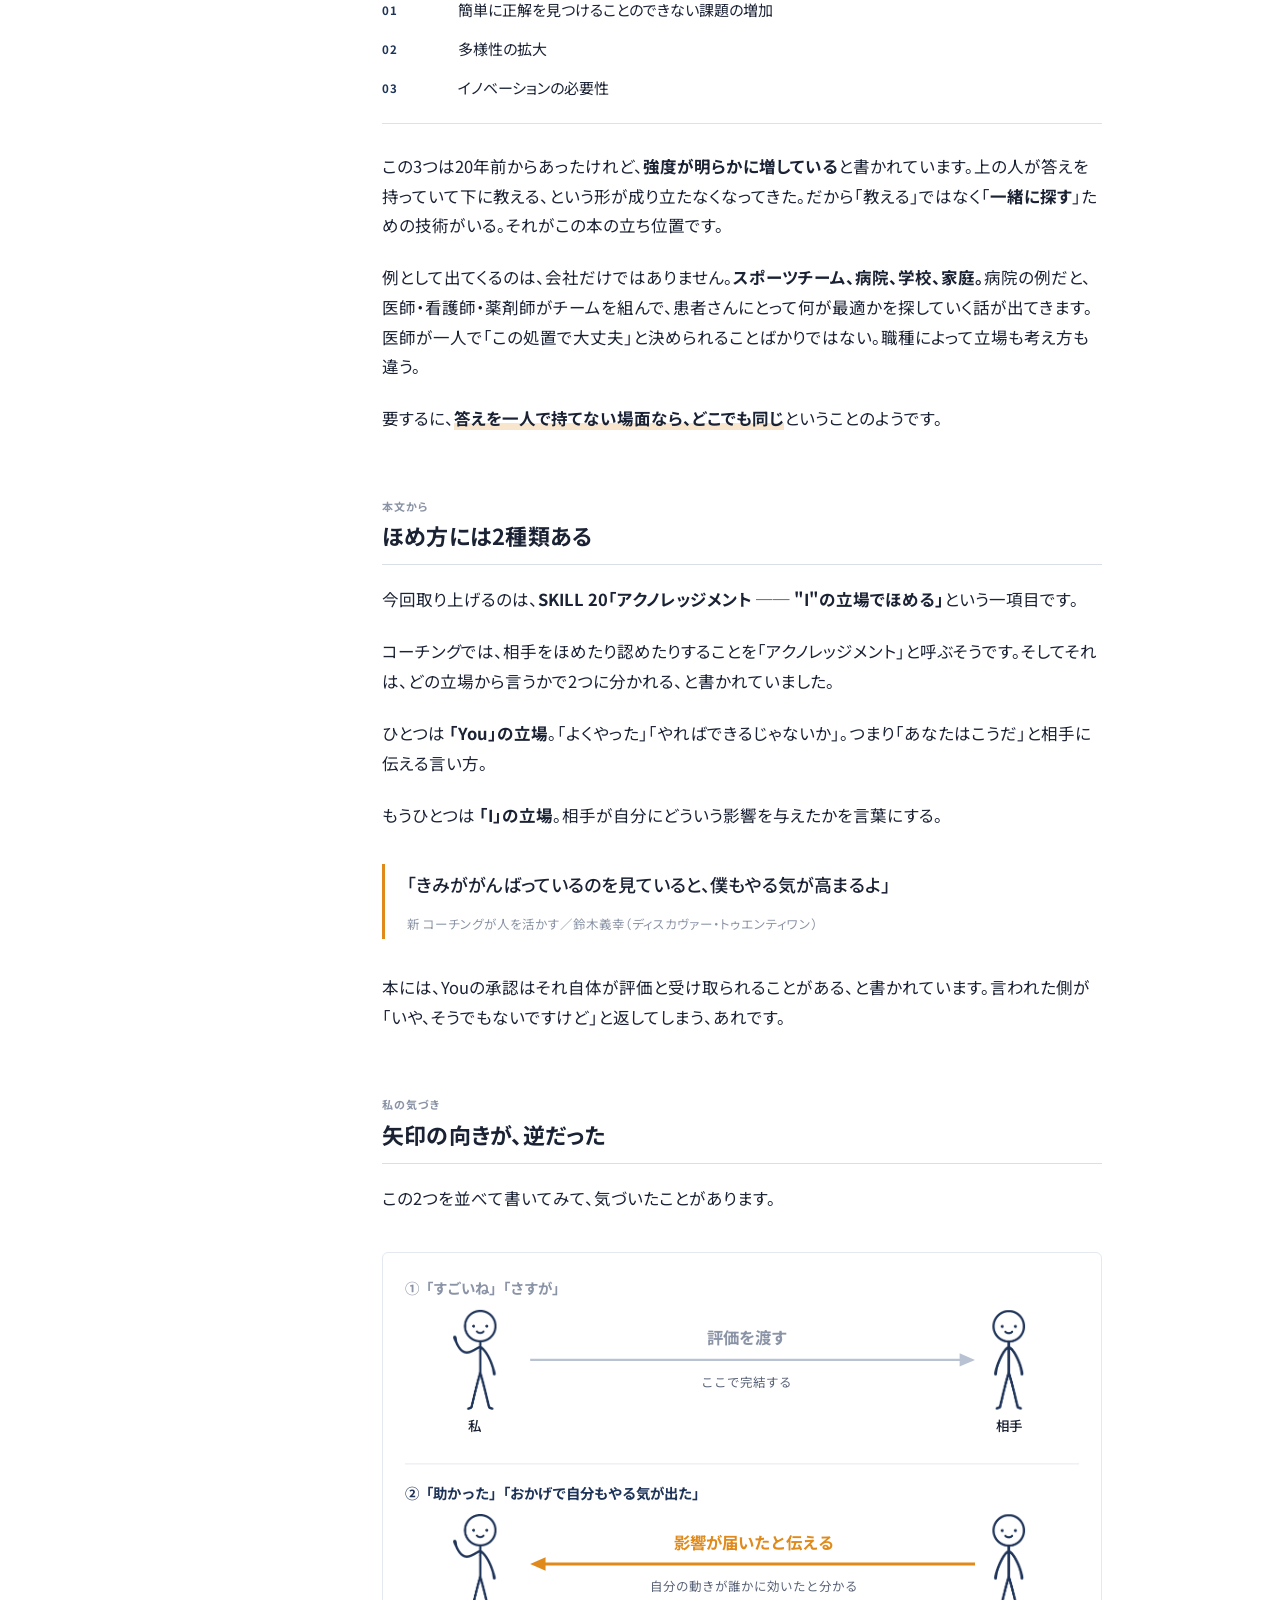
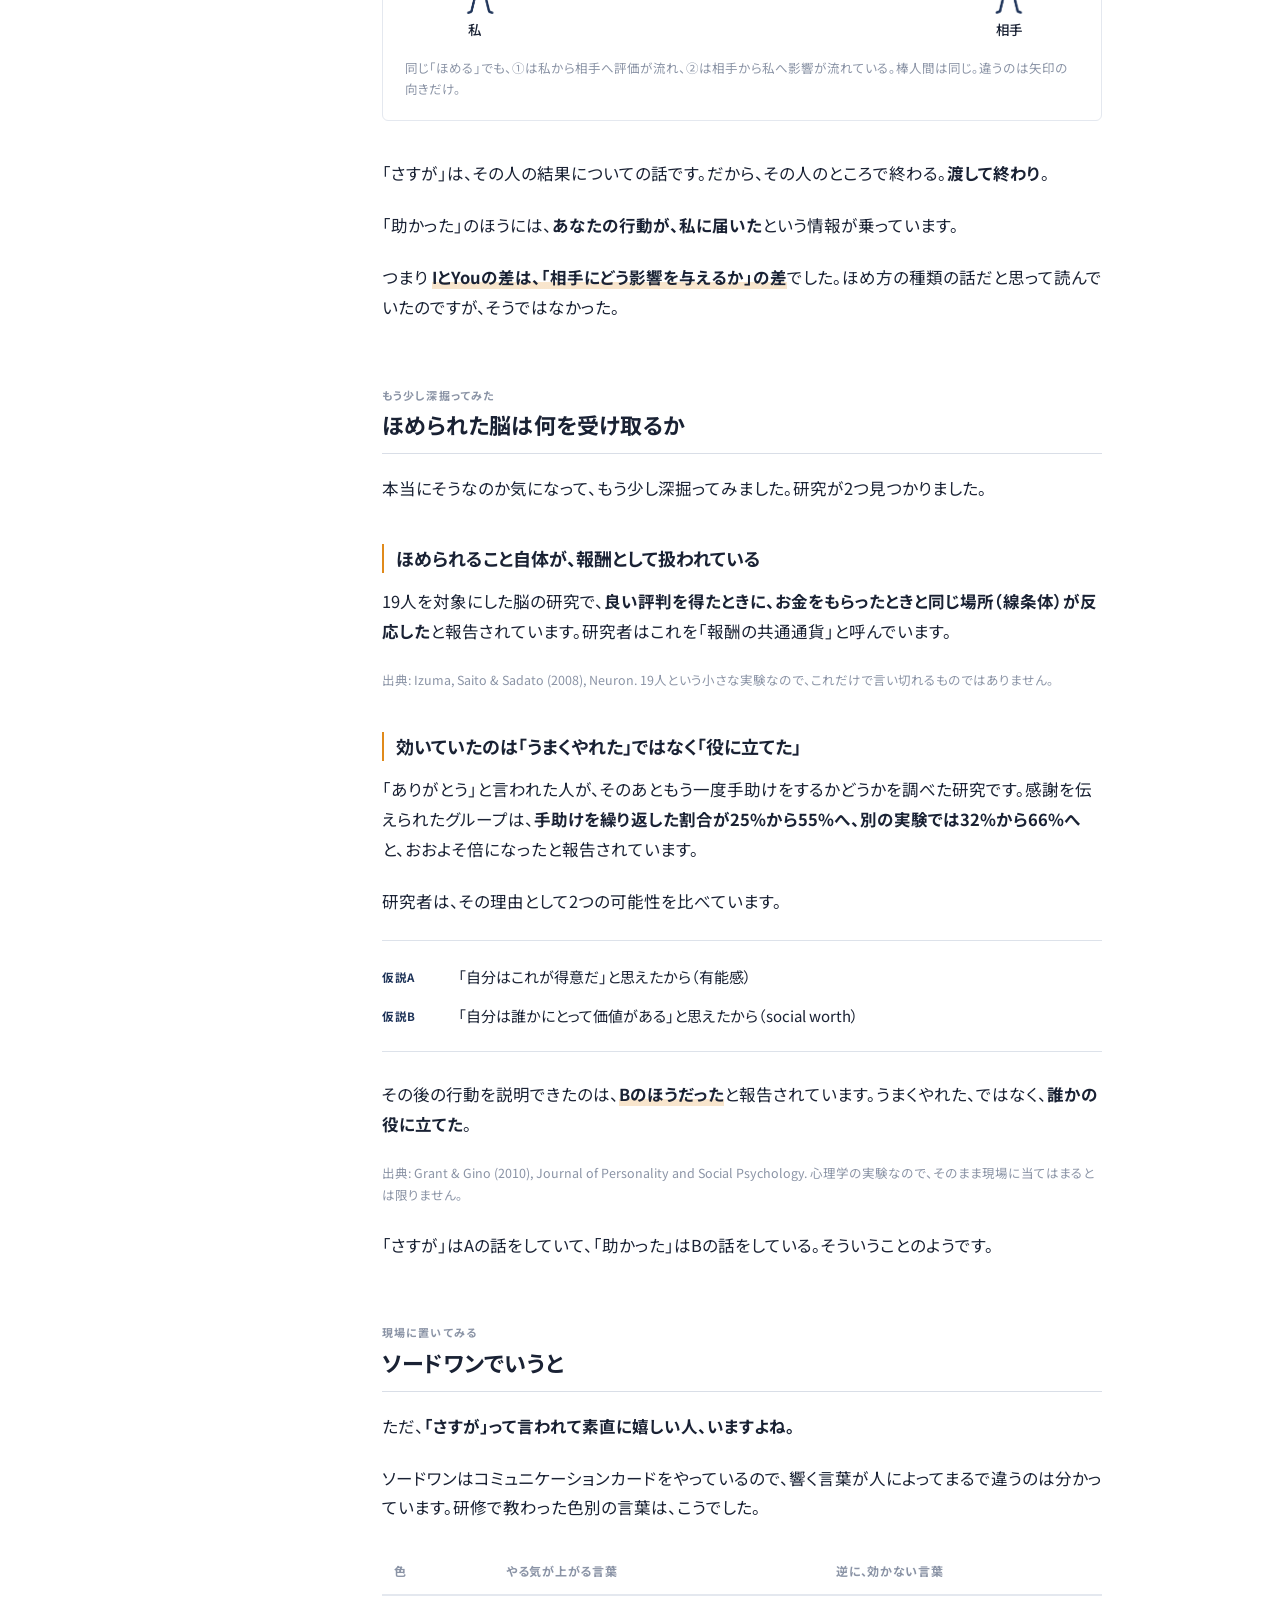
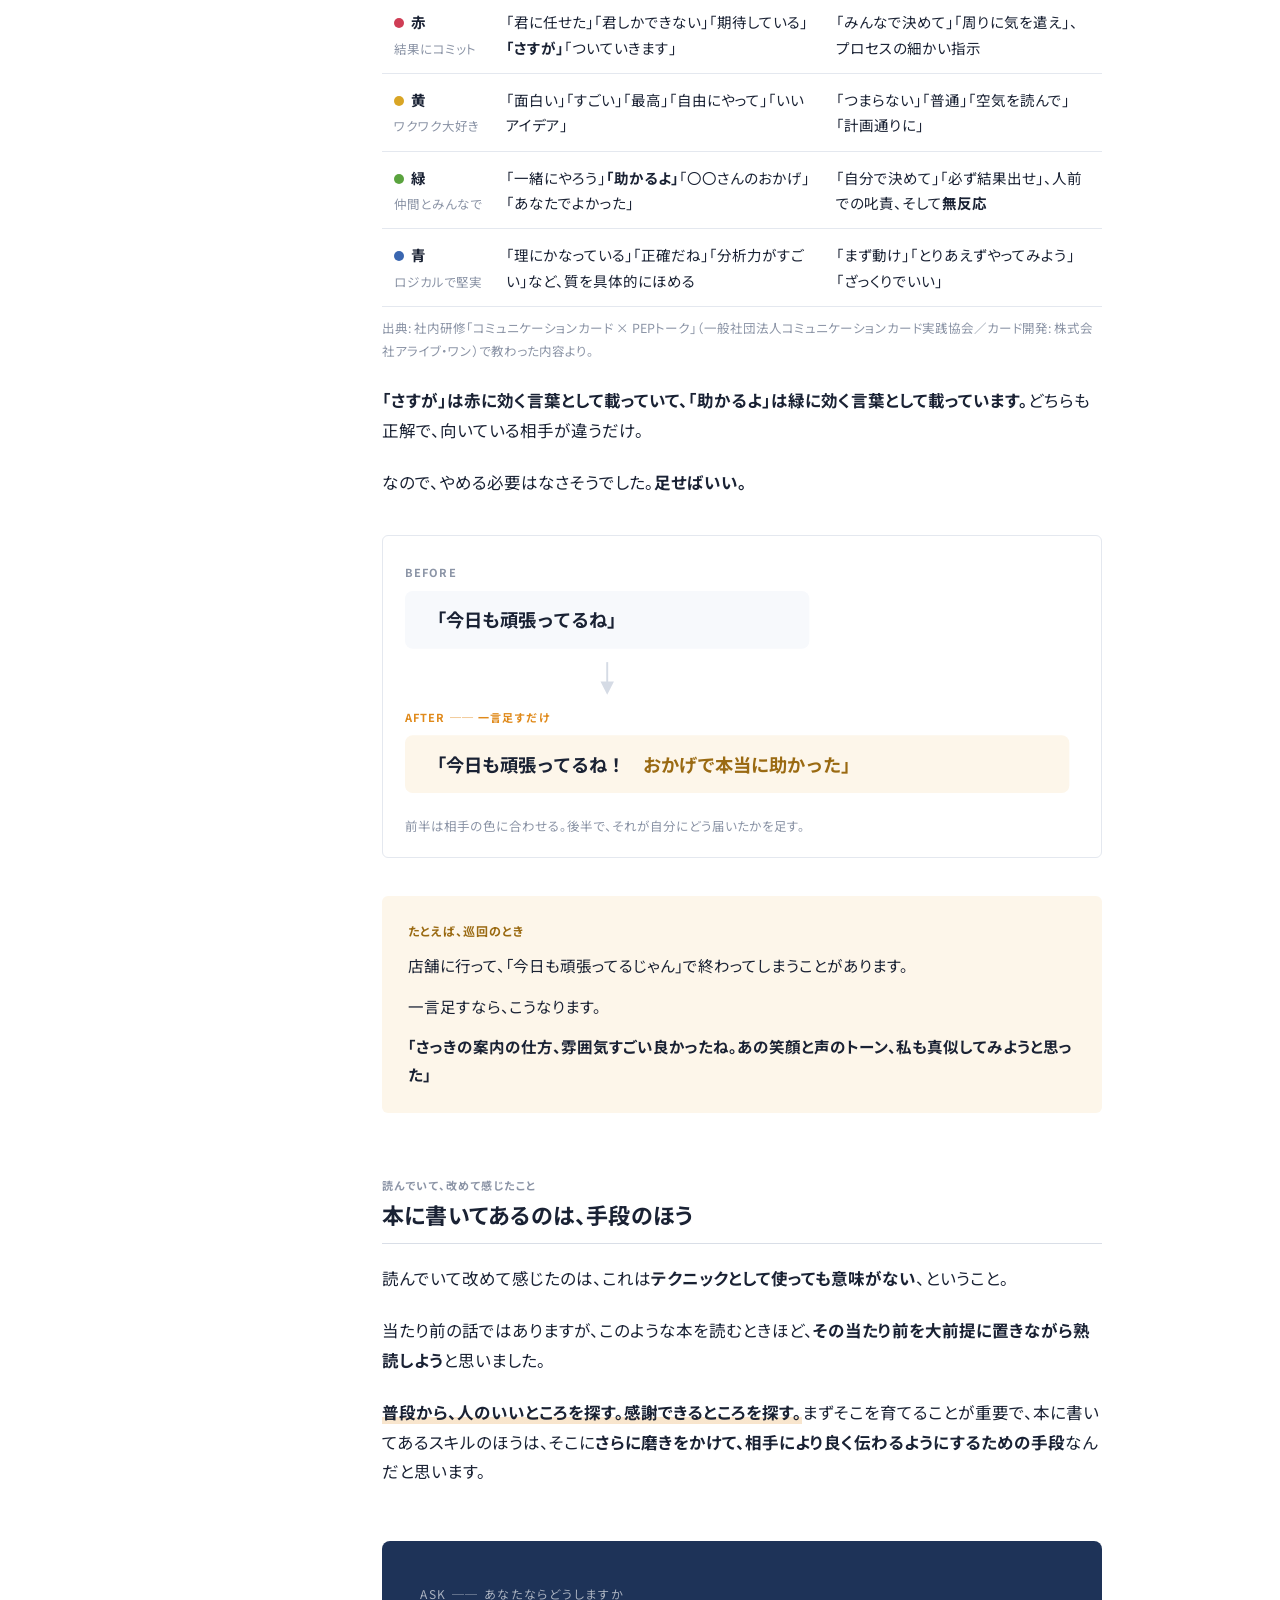
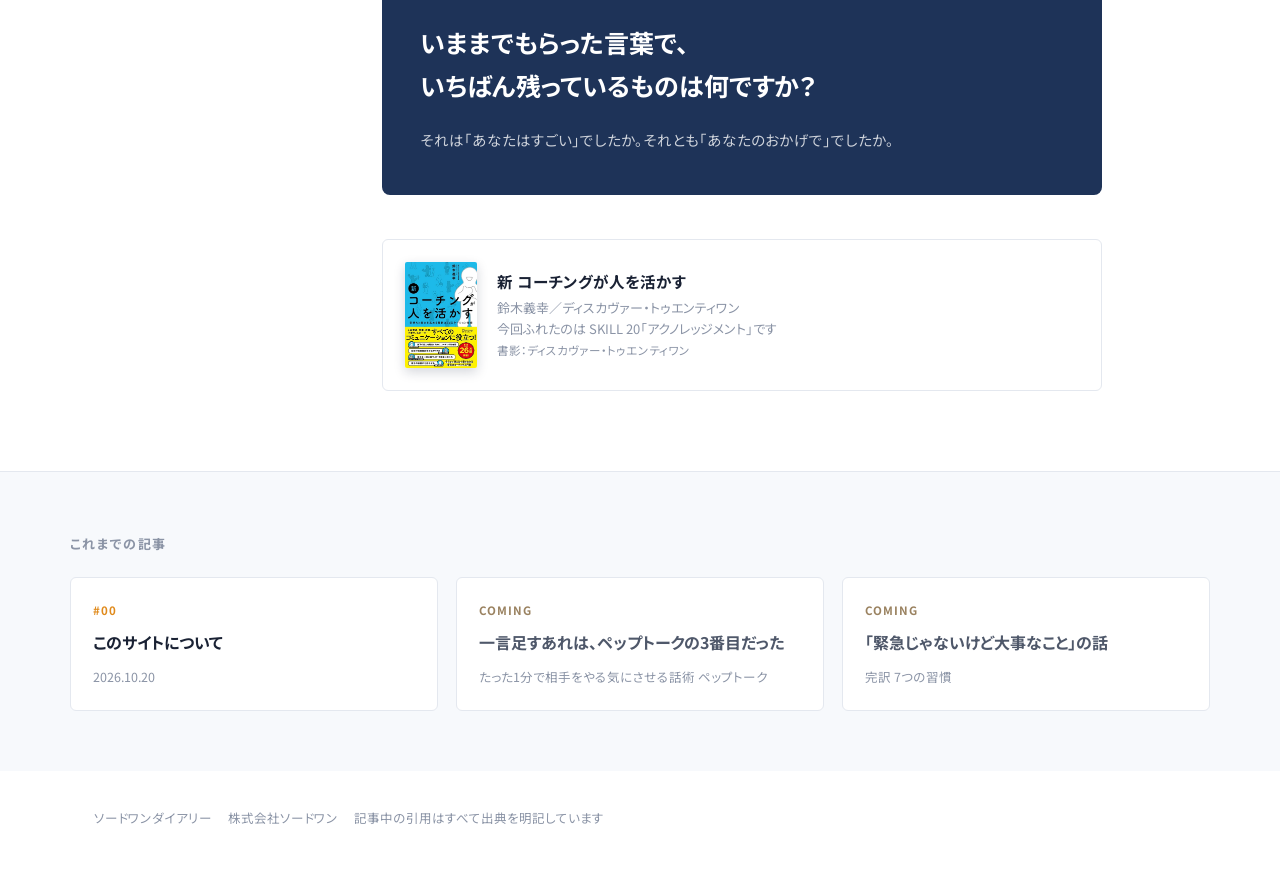
==== commit 98348f0f: "個人名を削除し、サイトの紹介文を書き換え" ====
--- a/01-coaching.html
+++ b/01-coaching.html
@@ -6,15 +6,13 @@
 <title>新 コーチングが人を活かす｜ソードワンダイアリー</title>
 <meta name="description" content="20年ぶりに改訂された、コーチングの定番書。今回はその中の「ほめ方」について書かれた一項目を取り上げます。">
 
-<!-- LINEやSNSに貼ったときに出るカード。
-     公開ドメインが決まったら、下の https://example.com を実際のURLに置き換えること。
-     og:image は絶対URLでないと表示されない（相対パスは不可）。 -->
+<!-- LINEやSNSに貼ったときのカード表示用。og:image は絶対URLであること -->
 <meta property="og:type" content="article">
 <meta property="og:site_name" content="ソードワンダイアリー">
 <meta property="og:title" content="新 コーチングが人を活かす">
 <meta property="og:description" content="「さすが」と「おかげで助かった」。言われた側には別物でした。">
-<meta property="og:url" content="https://example.com/01-coaching.html">
-<meta property="og:image" content="https://example.com/img/hero.jpg">
+<meta property="og:url" content="https://sword-one.github.io/diary/01-coaching.html">
+<meta property="og:image" content="https://sword-one.github.io/diary/img/hero.jpg">
 <meta property="og:image:width" content="1600">
 <meta property="og:image:height" content="1067">
 <meta name="twitter:card" content="summary_large_image">
@@ -39,7 +37,6 @@
   <div class="byline">
     <img class="ava" src="img/avatar.jpg" alt="">
     <div>
-      <div class="by-name">山口ひかり</div>
       <div class="by-meta">2026.10.23 ・ 読むのに約7分</div>
     </div>
   </div>
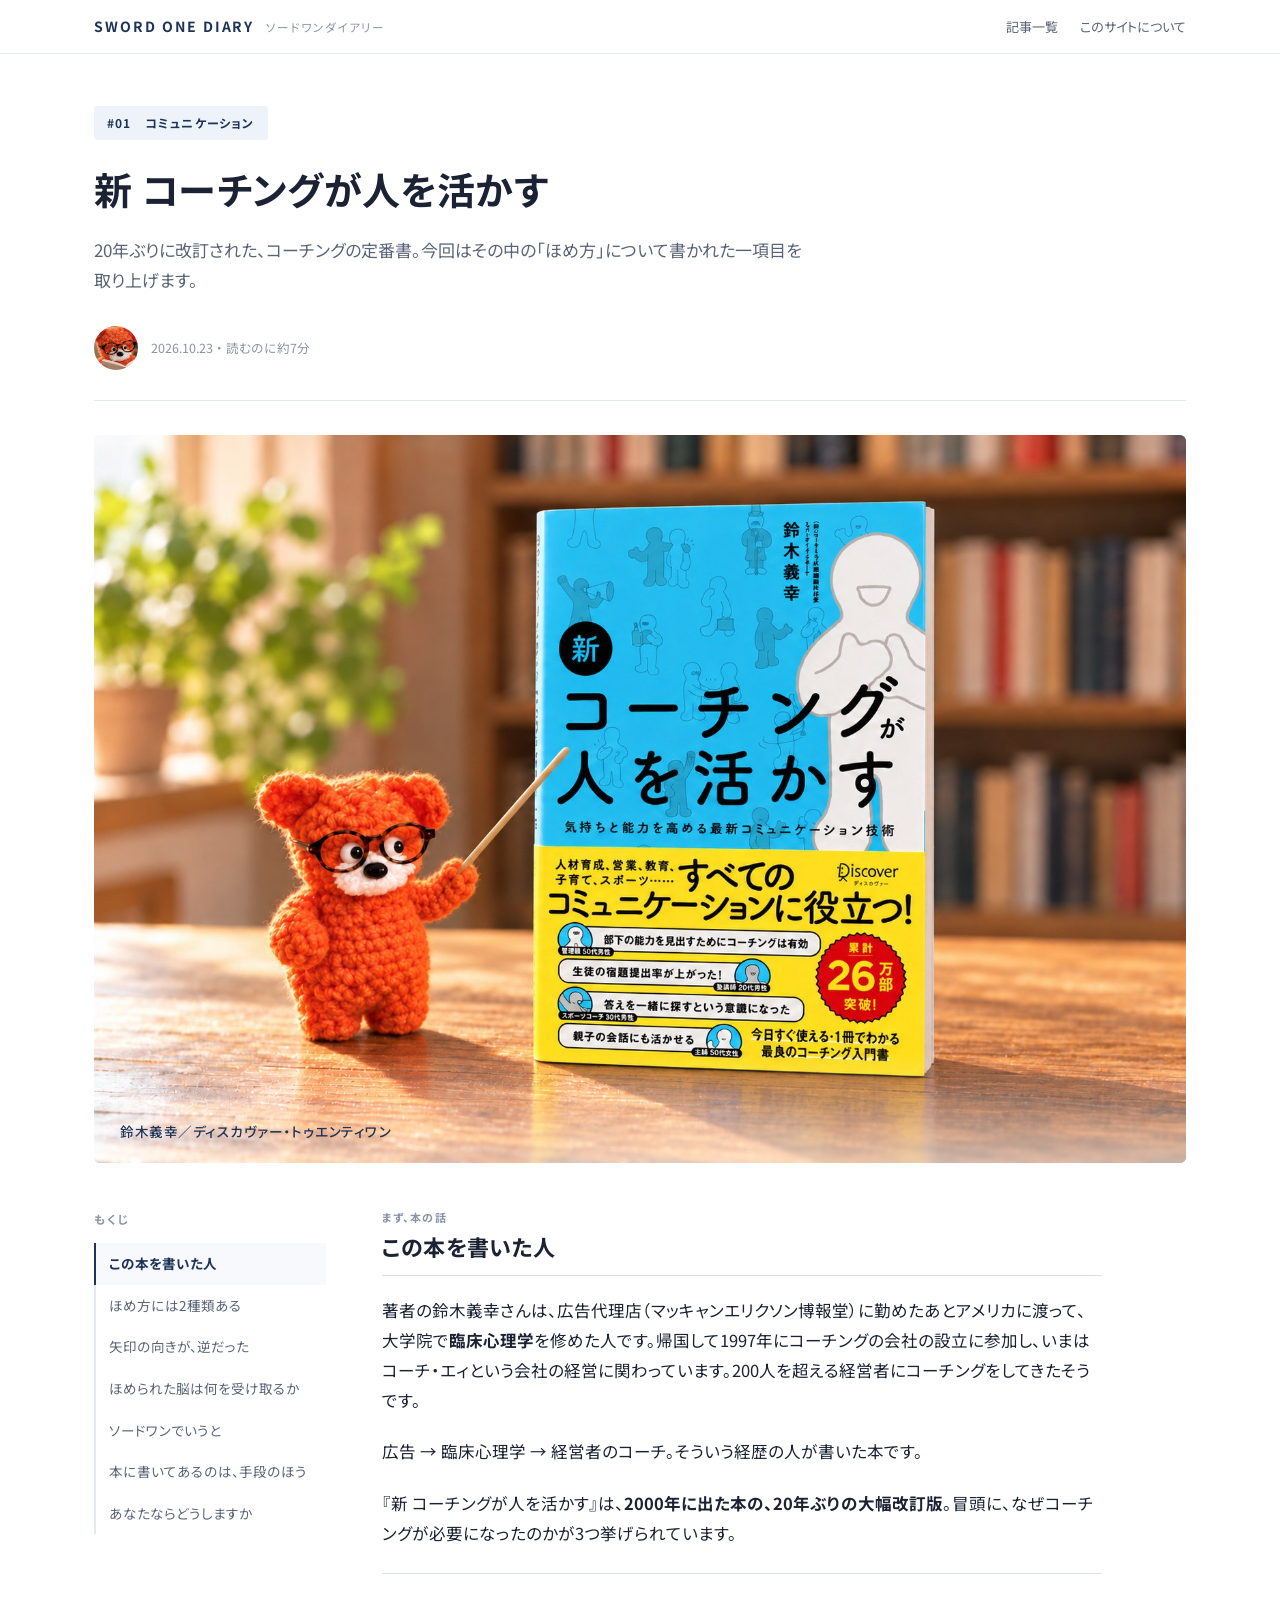
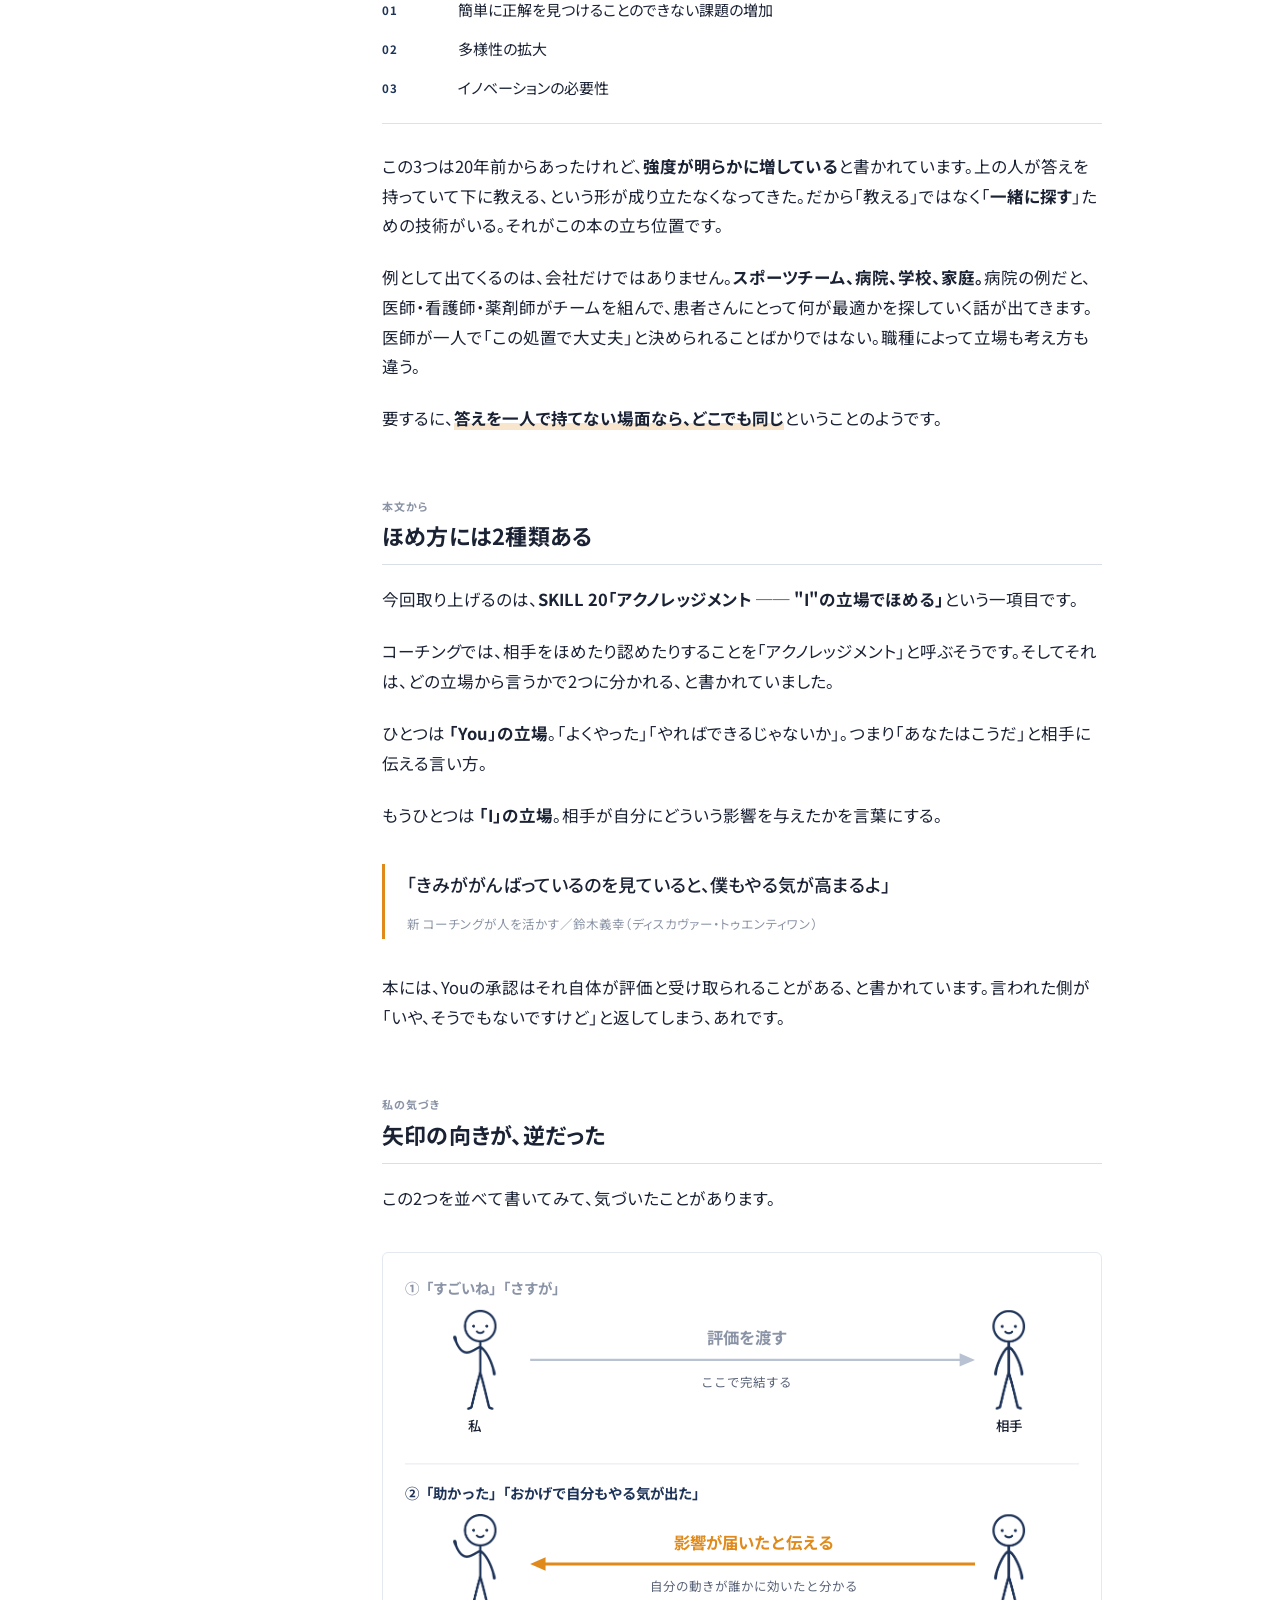
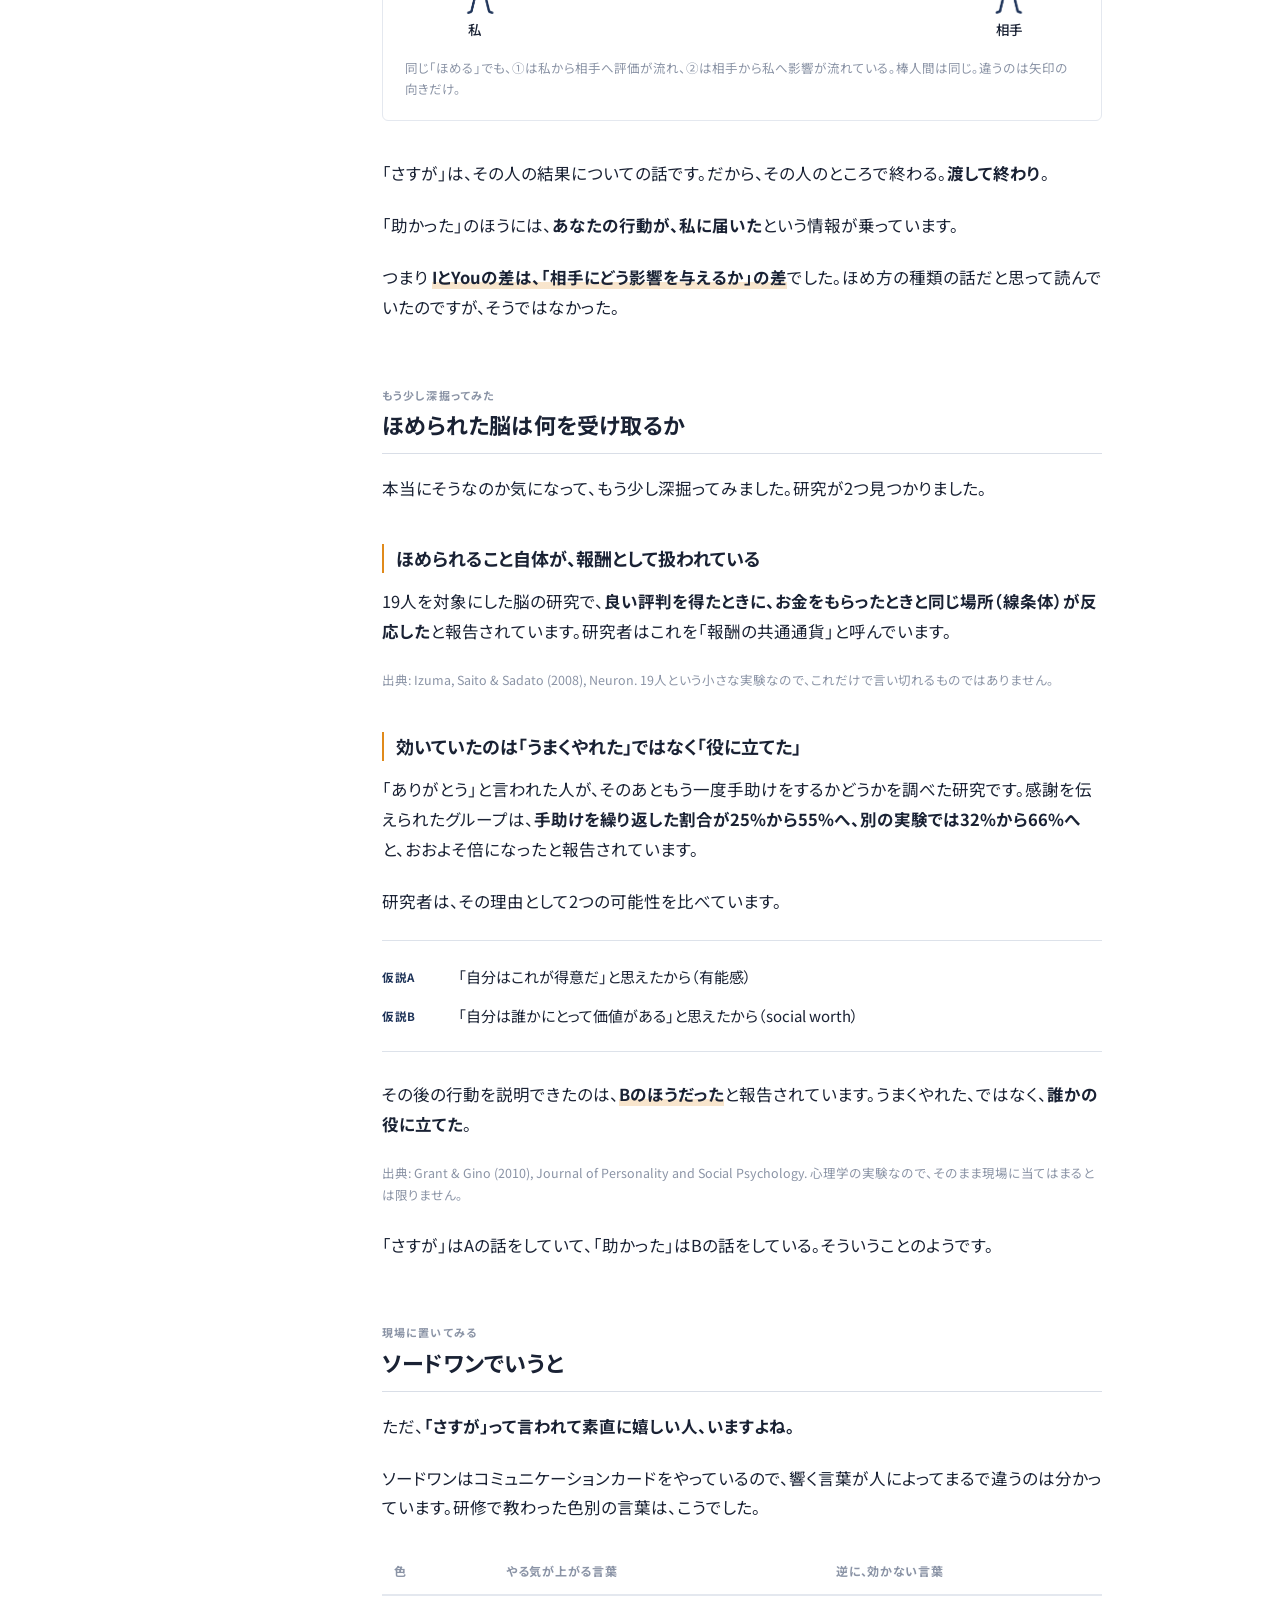
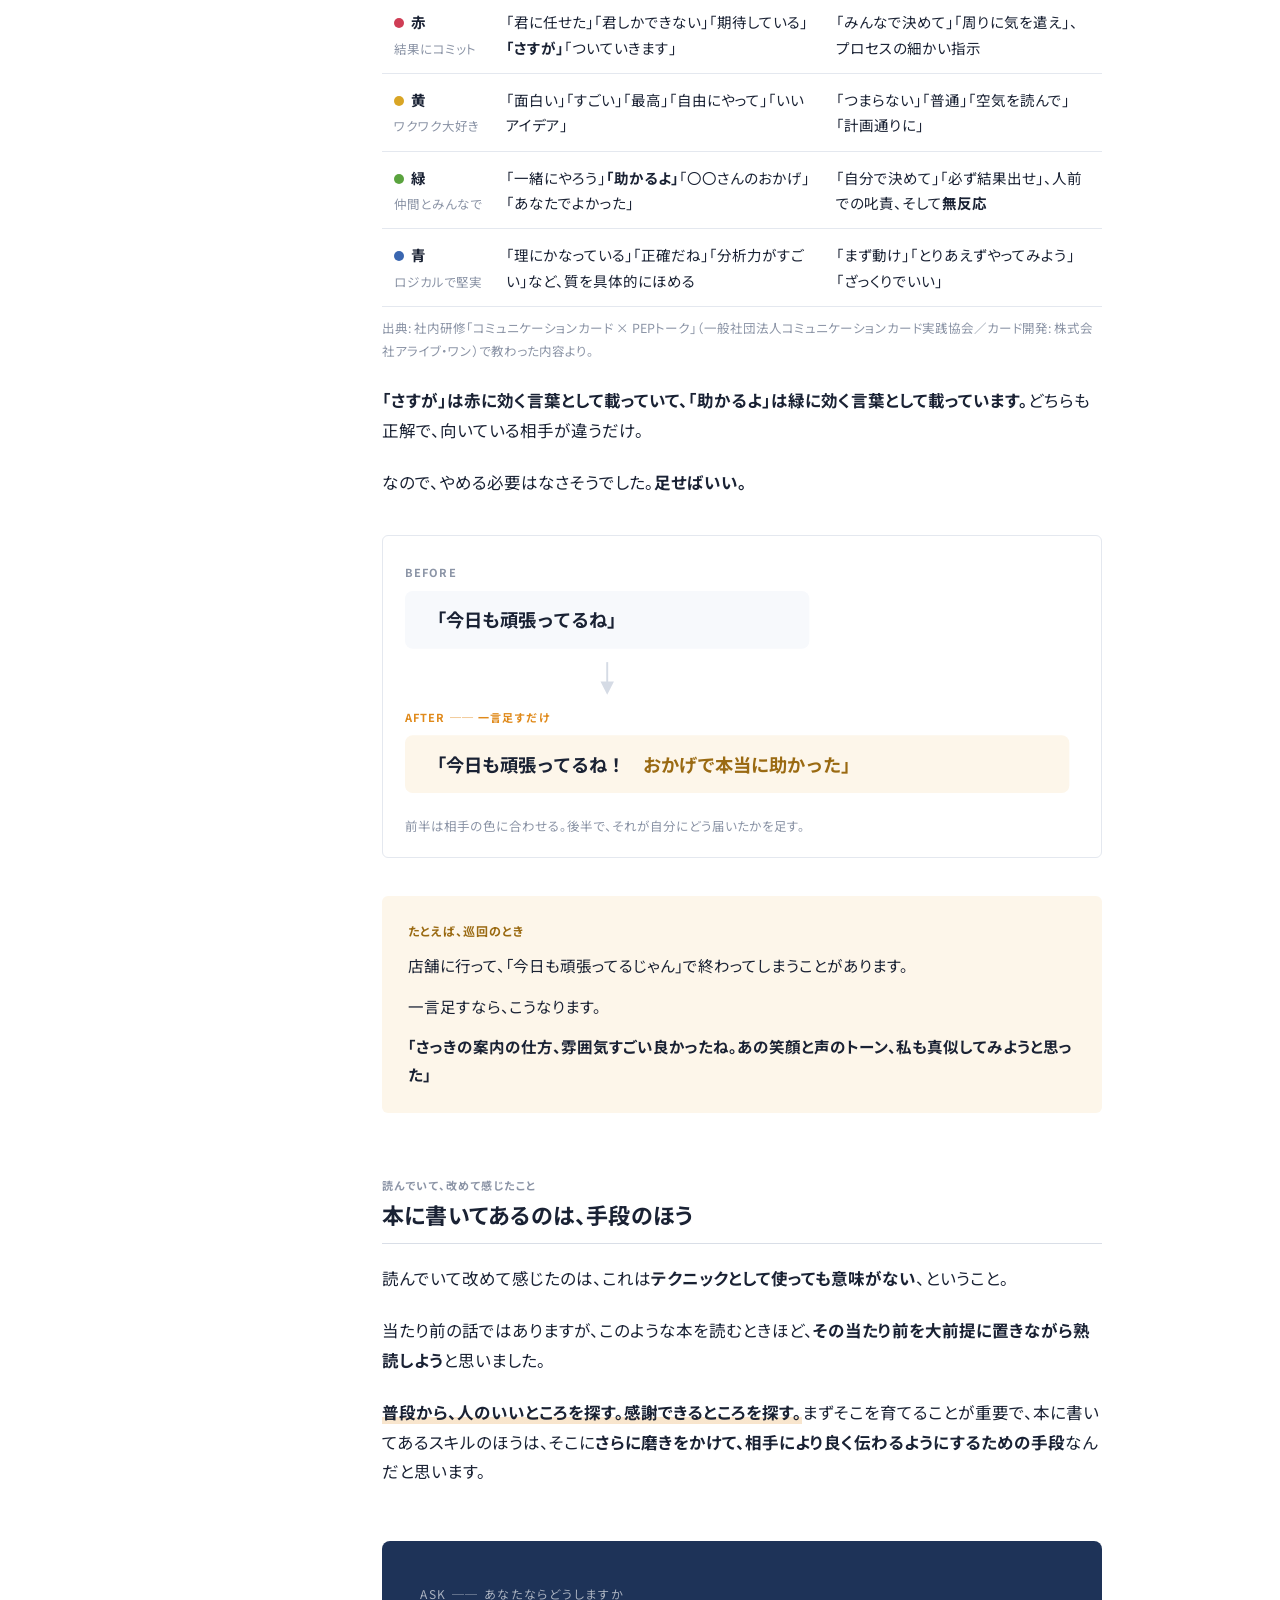
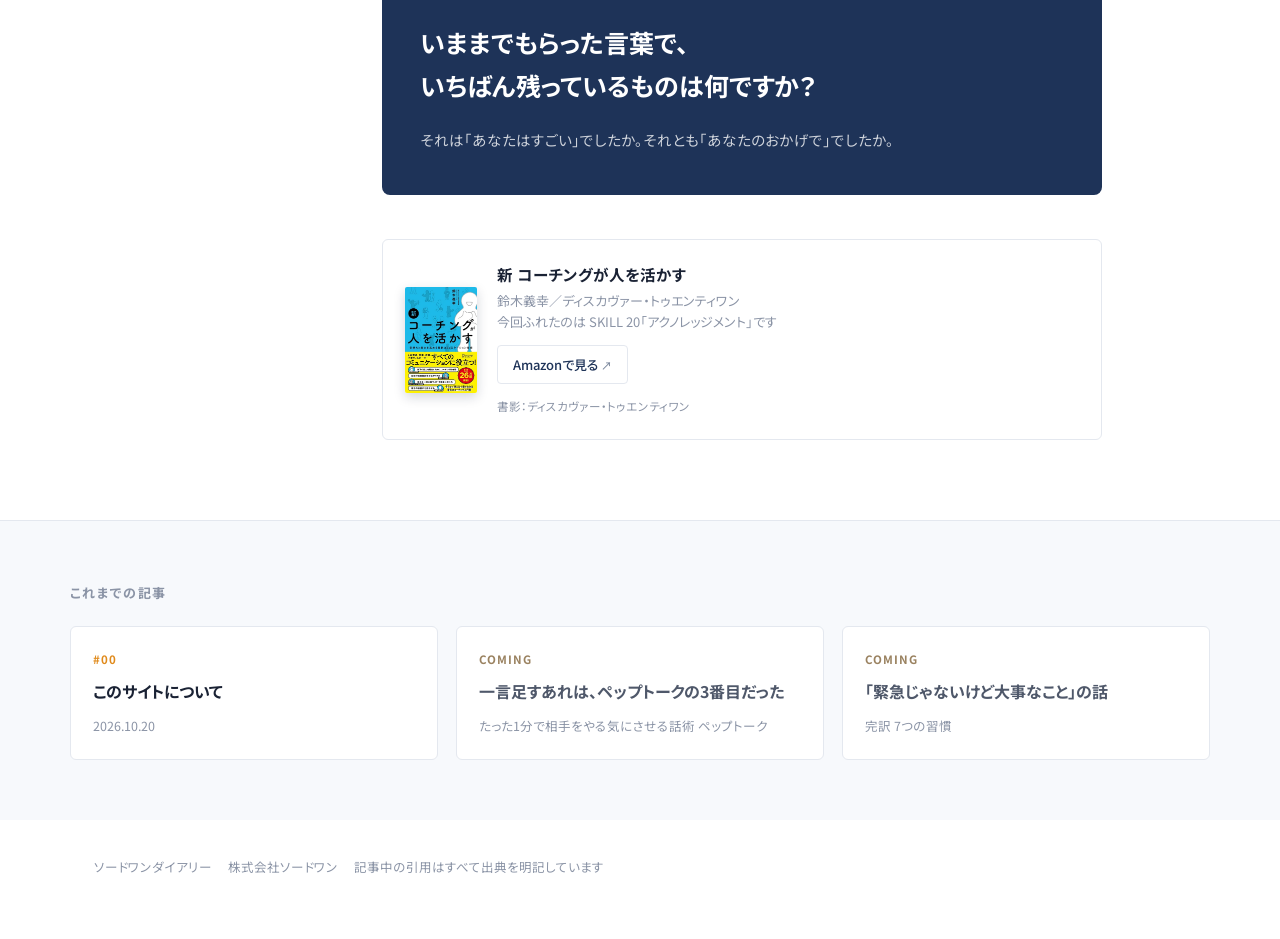
==== commit 5e9634d7: "書籍カードにAmazonリンクを追加" ====
--- a/01-coaching.html
+++ b/01-coaching.html
@@ -298,7 +298,9 @@
       <img class="sp" src="img/cover_sm.webp" alt="新 コーチングが人を活かす の書影">
       <div>
         <div class="bk-t">新 コーチングが人を活かす</div>
-        <div class="bk-m">鈴木義幸／ディスカヴァー・トゥエンティワン<br>今回ふれたのは SKILL 20「アクノレッジメント」です<br><span style="font-size:11.5px">書影：ディスカヴァー・トゥエンティワン</span></div>
+        <div class="bk-m">鈴木義幸／ディスカヴァー・トゥエンティワン<br>今回ふれたのは SKILL 20「アクノレッジメント」です</div>
+        <a class="bk-link" href="https://www.amazon.co.jp/dp/4799326104" target="_blank" rel="noopener noreferrer">Amazonで見る</a>
+        <div class="bk-note">書影：ディスカヴァー・トゥエンティワン</div>
       </div>
     </div>
   </article>
--- a/style.css
+++ b/style.css
@@ -237,3 +237,17 @@
   .e-d{font-size:14.5px}
   .soon-row{flex-direction:column;gap:3px;padding:16px 0}
 }
+.about-note{font-size:13px !important;color:var(--grey) !important;
+  margin-top:34px;padding-top:20px;border-top:1px solid var(--hair);line-height:1.8 !important}
+
+/* 書籍カードの購入リンク。押しつけないよう、ボタンではなく静かな枠線のリンクにする */
+.bk-link{display:inline-block;margin-top:12px;padding:7px 15px;
+  font-size:13px;font-weight:500;color:var(--navy);
+  border:1px solid var(--hair);border-radius:4px;background:#fff}
+.bk-link:hover{border-color:var(--navy);background:var(--panel)}
+.bk-link::after{content:" ↗";font-size:11px;opacity:.6}
+.bk-note{font-size:11.5px;color:var(--grey);margin-top:12px}
+@media(max-width:880px){
+  .bookcard{align-items:flex-start}
+  .bk-link{margin-top:10px}
+}
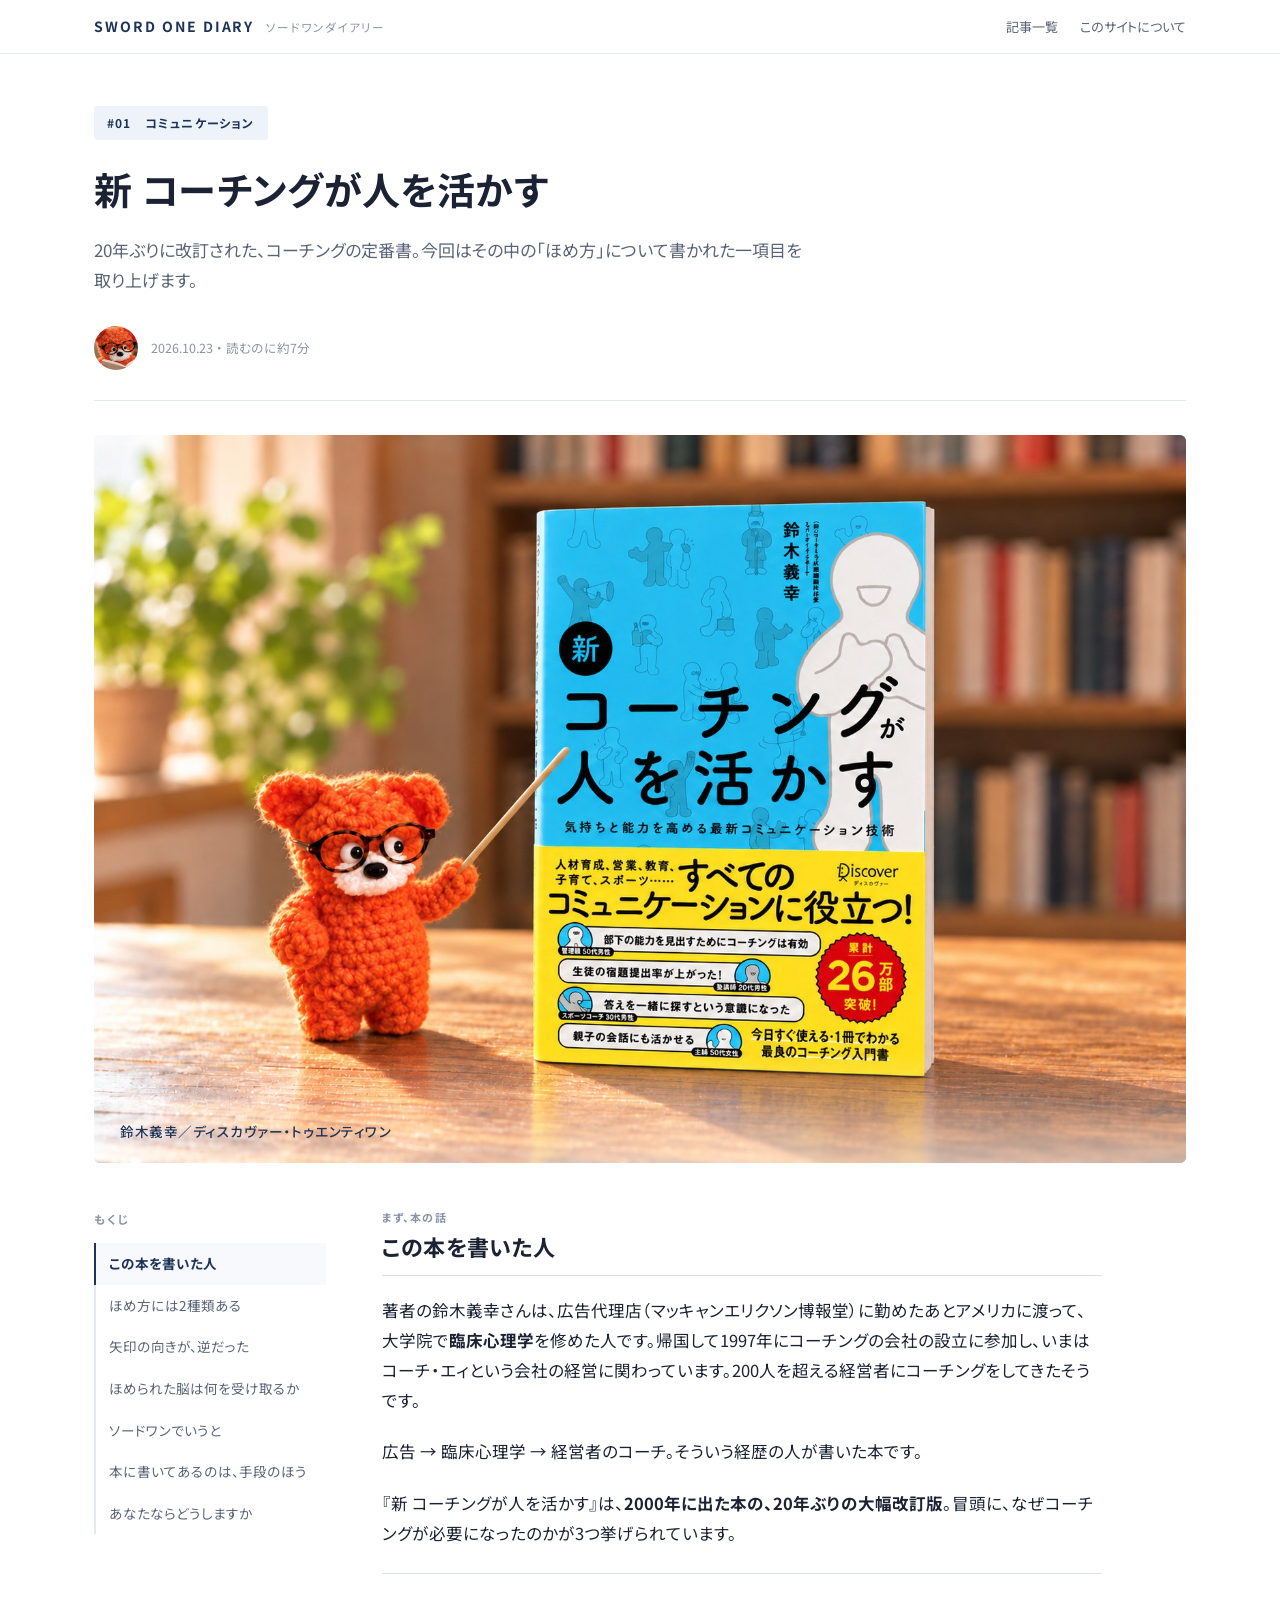
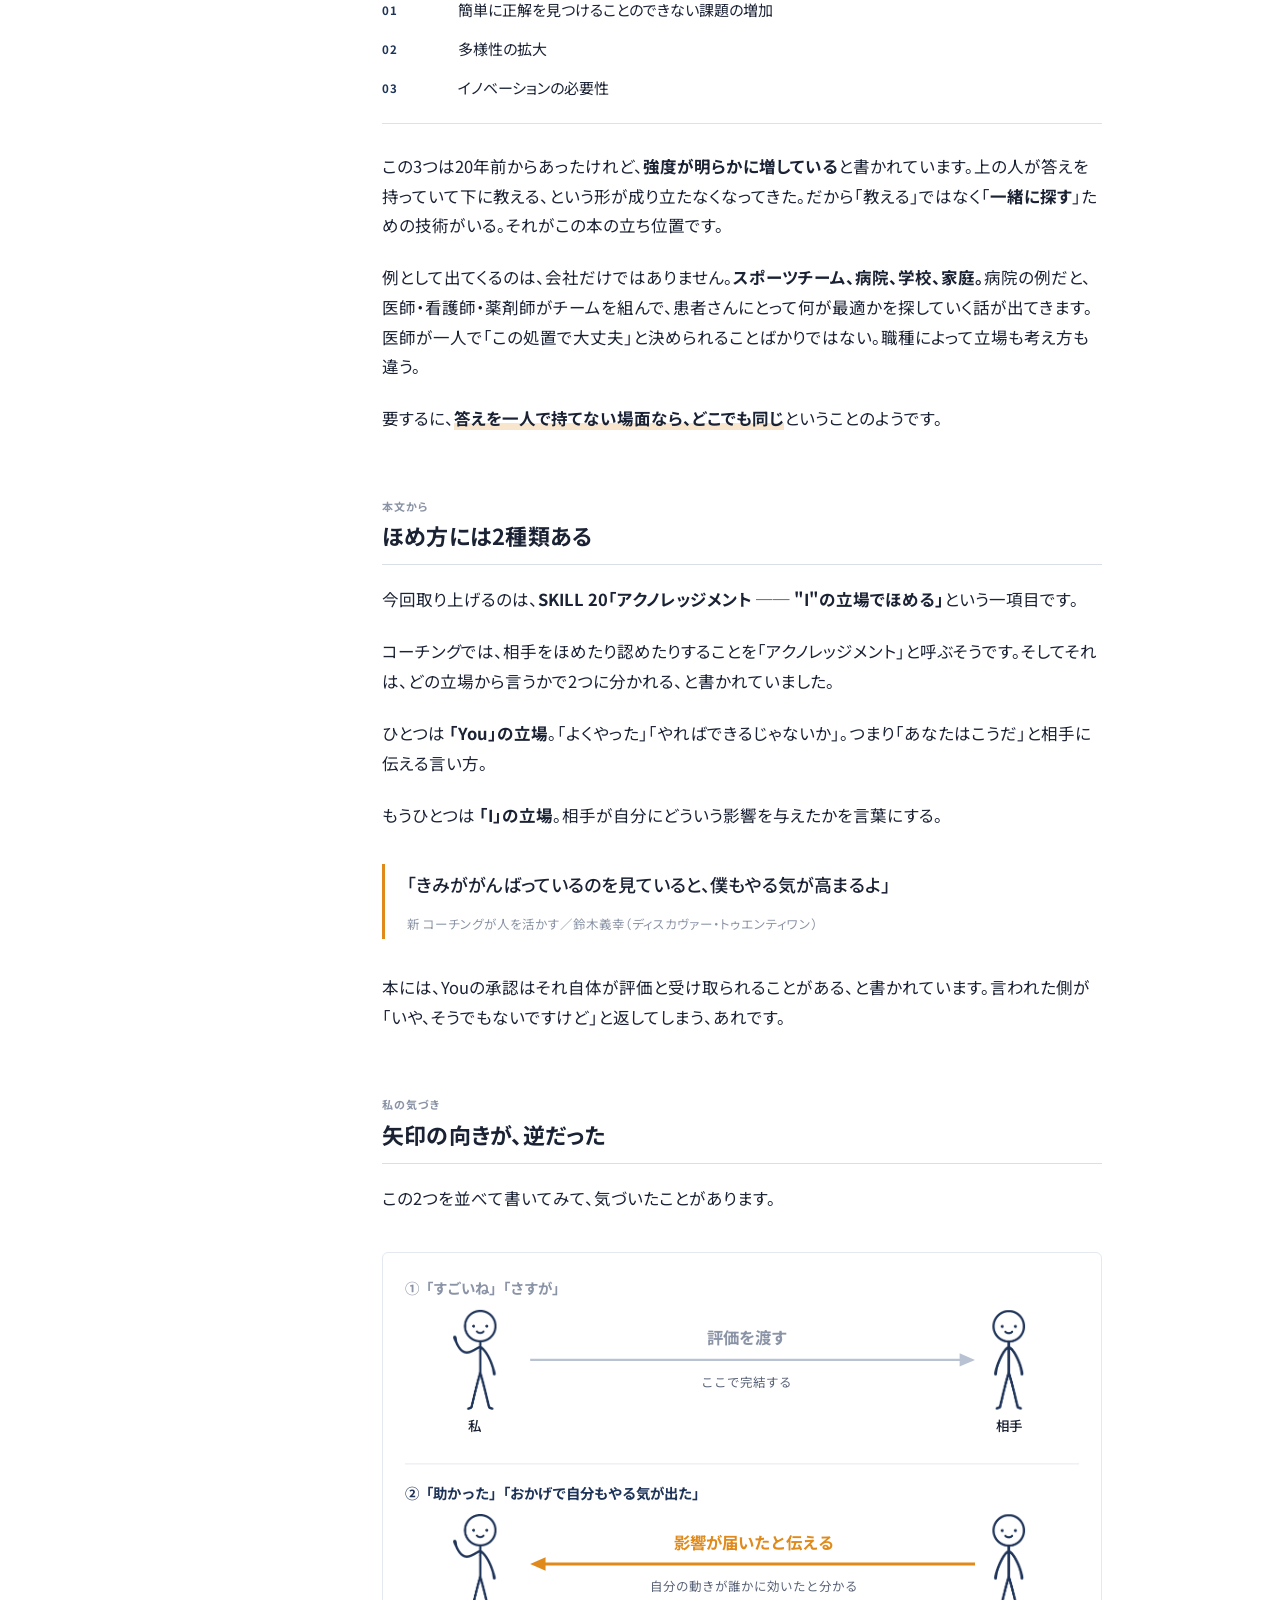
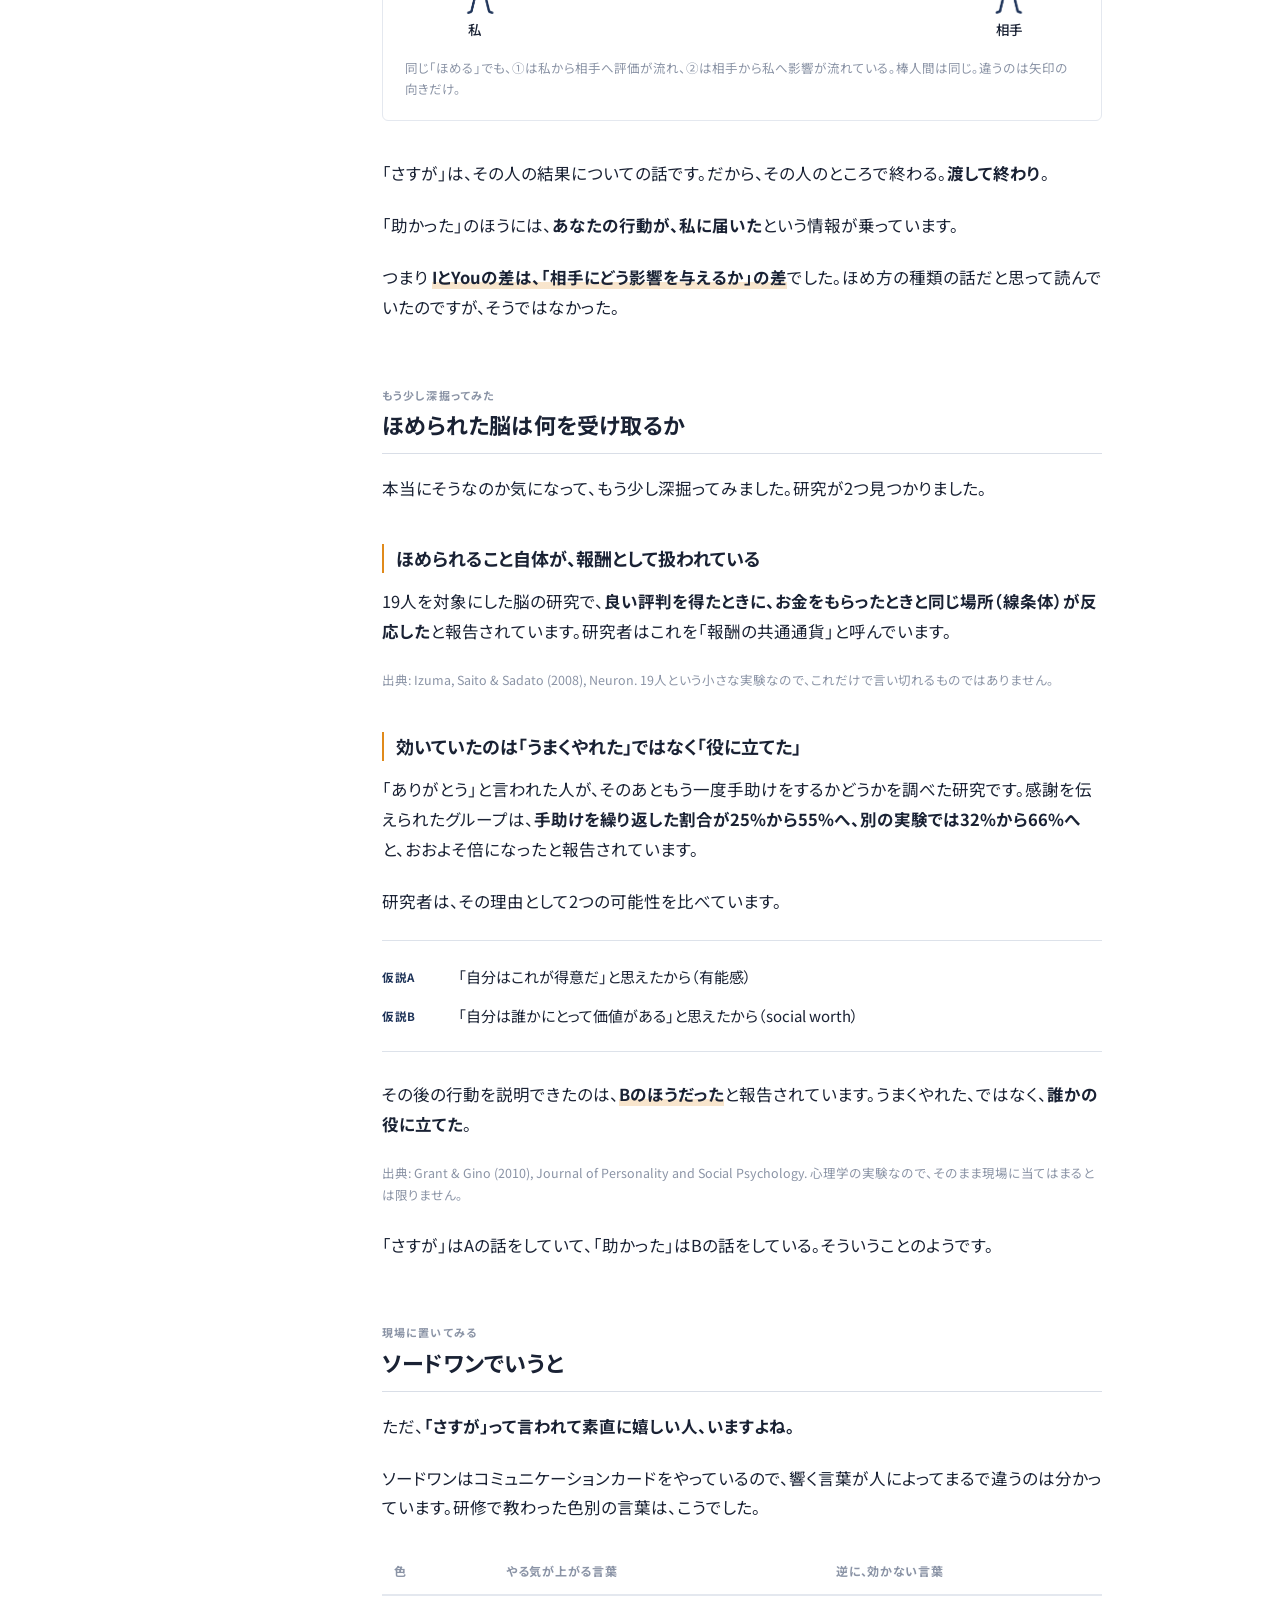
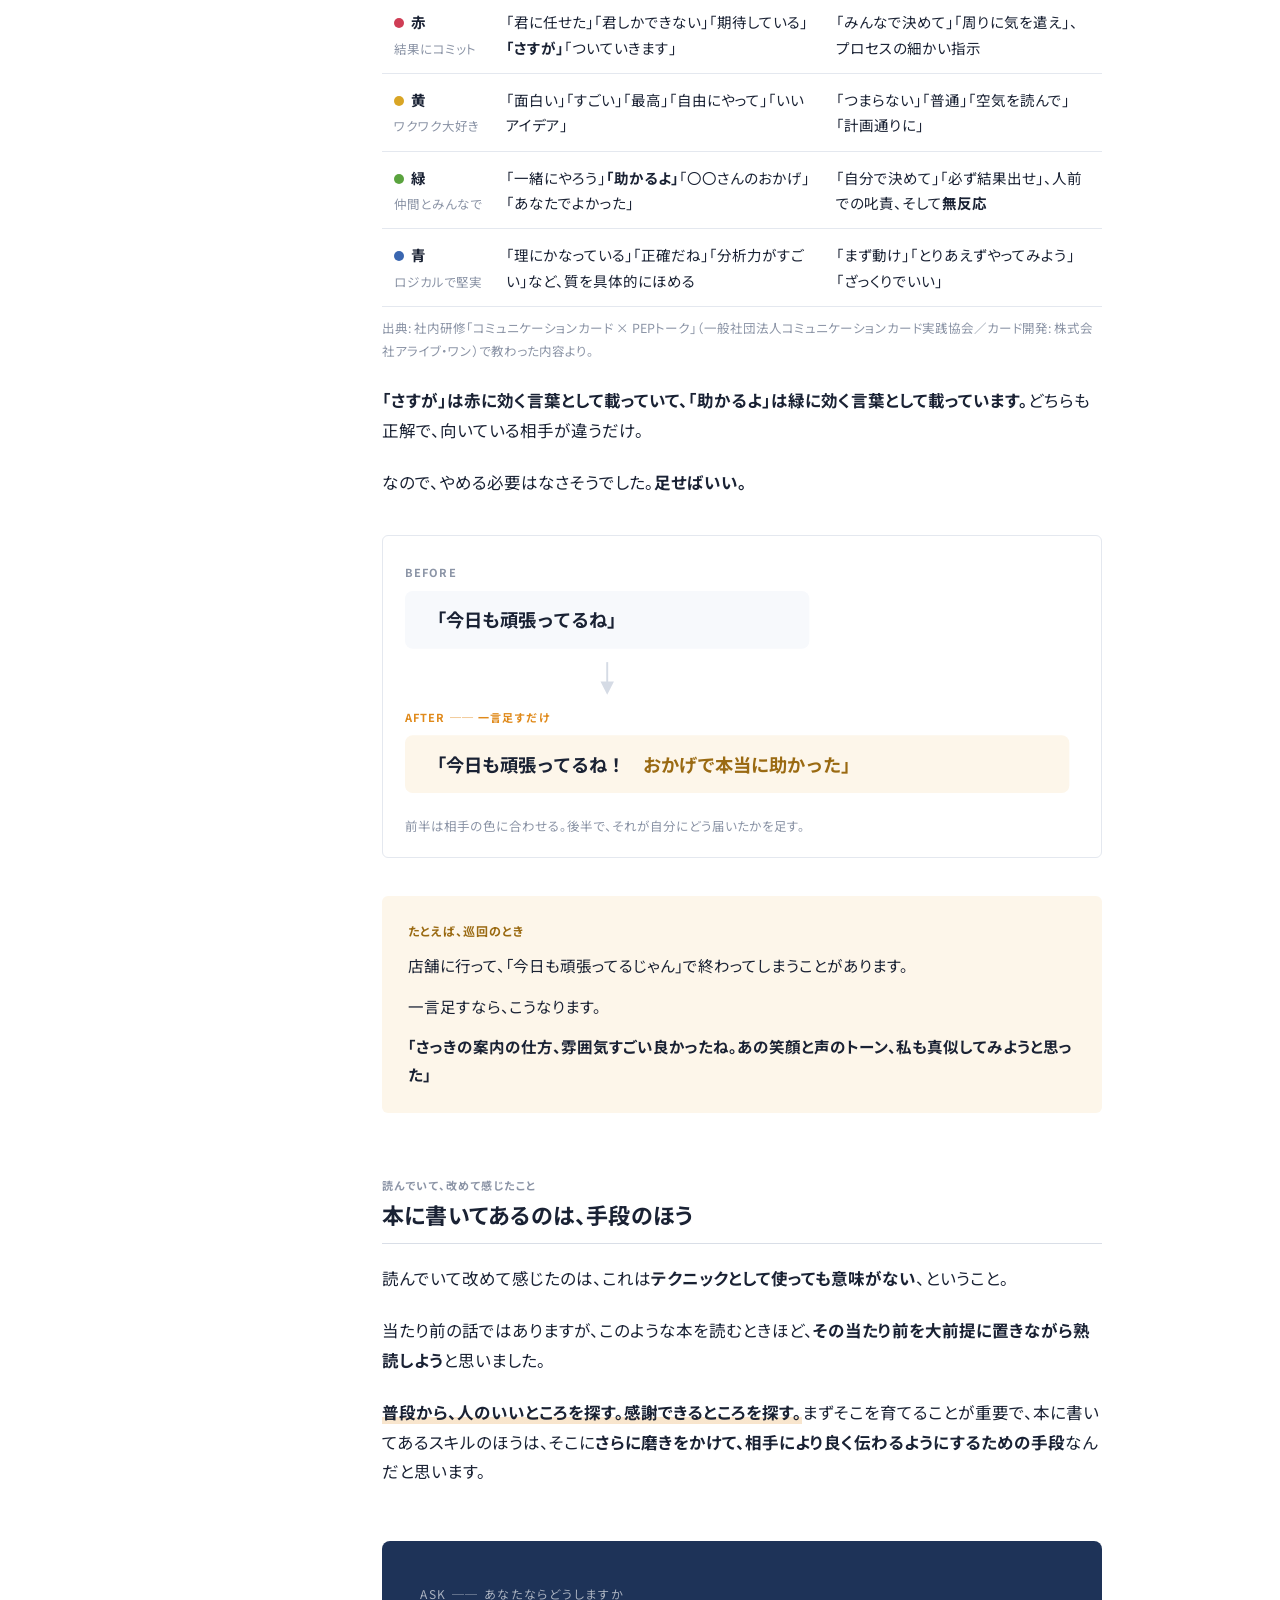
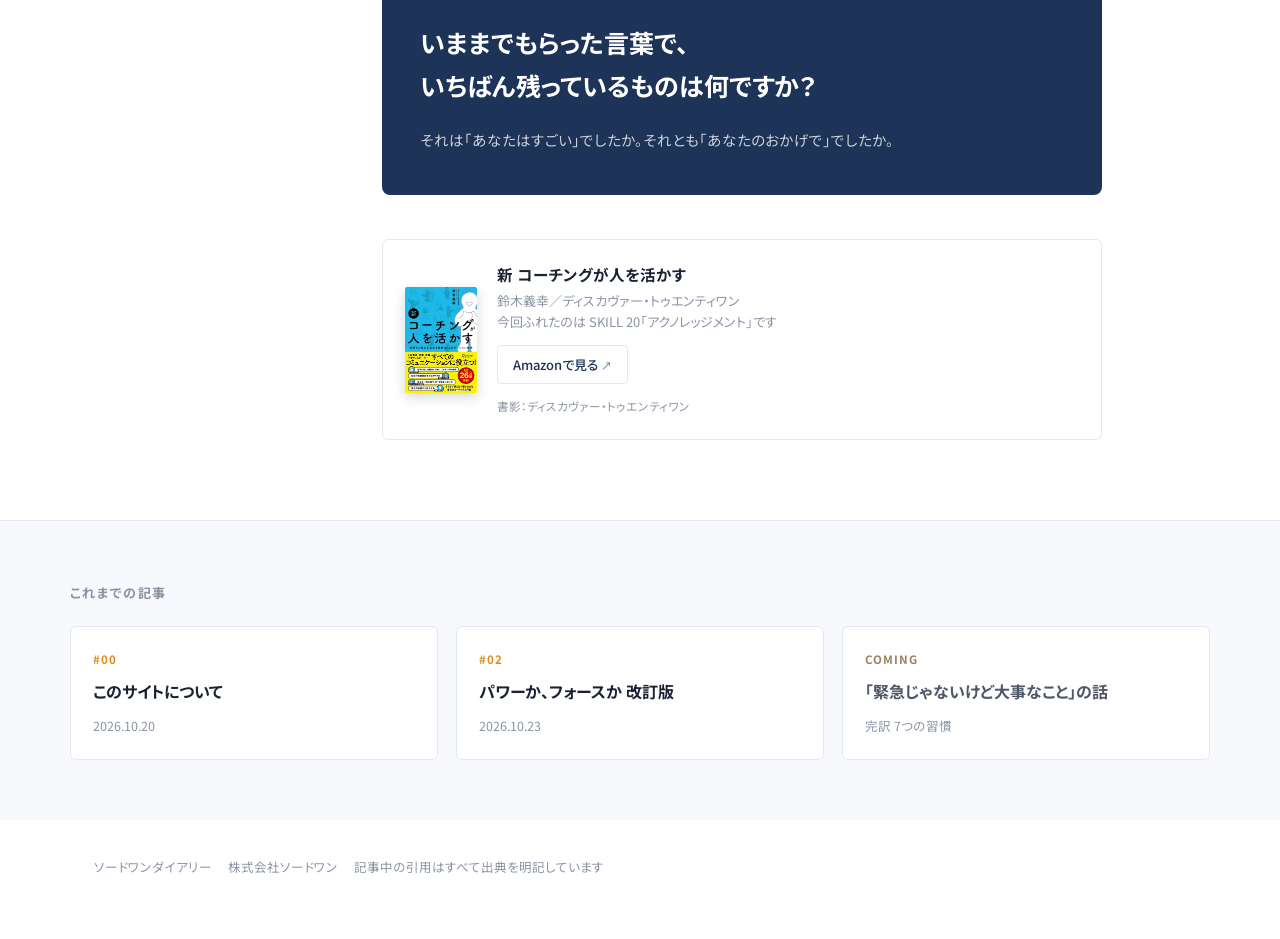
==== commit e19bf40c: "#02 パワーか、フォースか 改訂版 を公開" ====
--- a/01-coaching.html
+++ b/01-coaching.html
@@ -312,9 +312,9 @@
     <div class="card"><div class="card-n">#00</div>
       <div class="card-t">このサイトについて</div>
       <div class="card-m">2026.10.20</div></div>
-    <div class="card soon"><div class="card-n">COMING</div>
-      <div class="card-t">一言足すあれは、ペップトークの3番目だった</div>
-      <div class="card-m">たった1分で相手をやる気にさせる話術 ペップトーク</div></div>
+    <div class="card"><div class="card-n">#02</div>
+      <div class="card-t">パワーか、フォースか 改訂版</div>
+      <div class="card-m">2026.10.23</div></div>
     <div class="card soon"><div class="card-n">COMING</div>
       <div class="card-t">「緊急じゃないけど大事なこと」の話</div>
       <div class="card-m">完訳 7つの習慣</div></div>
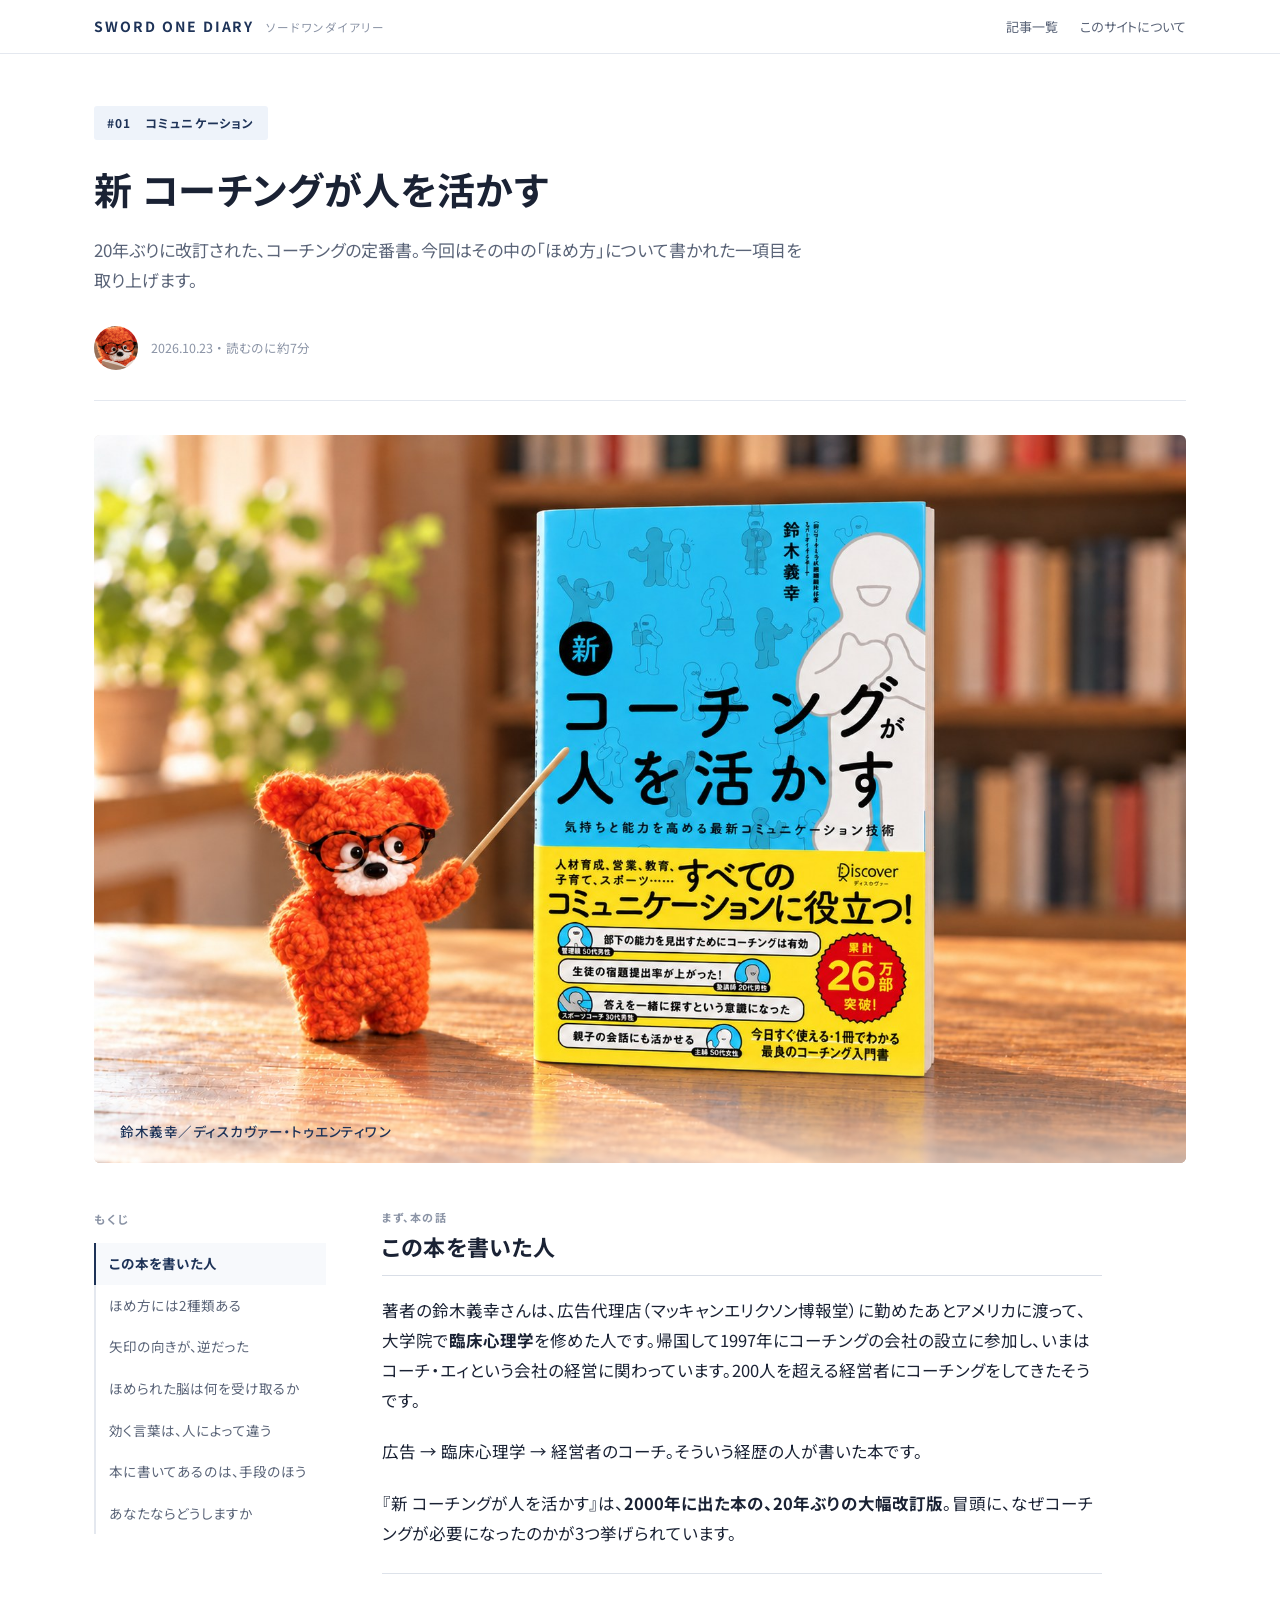
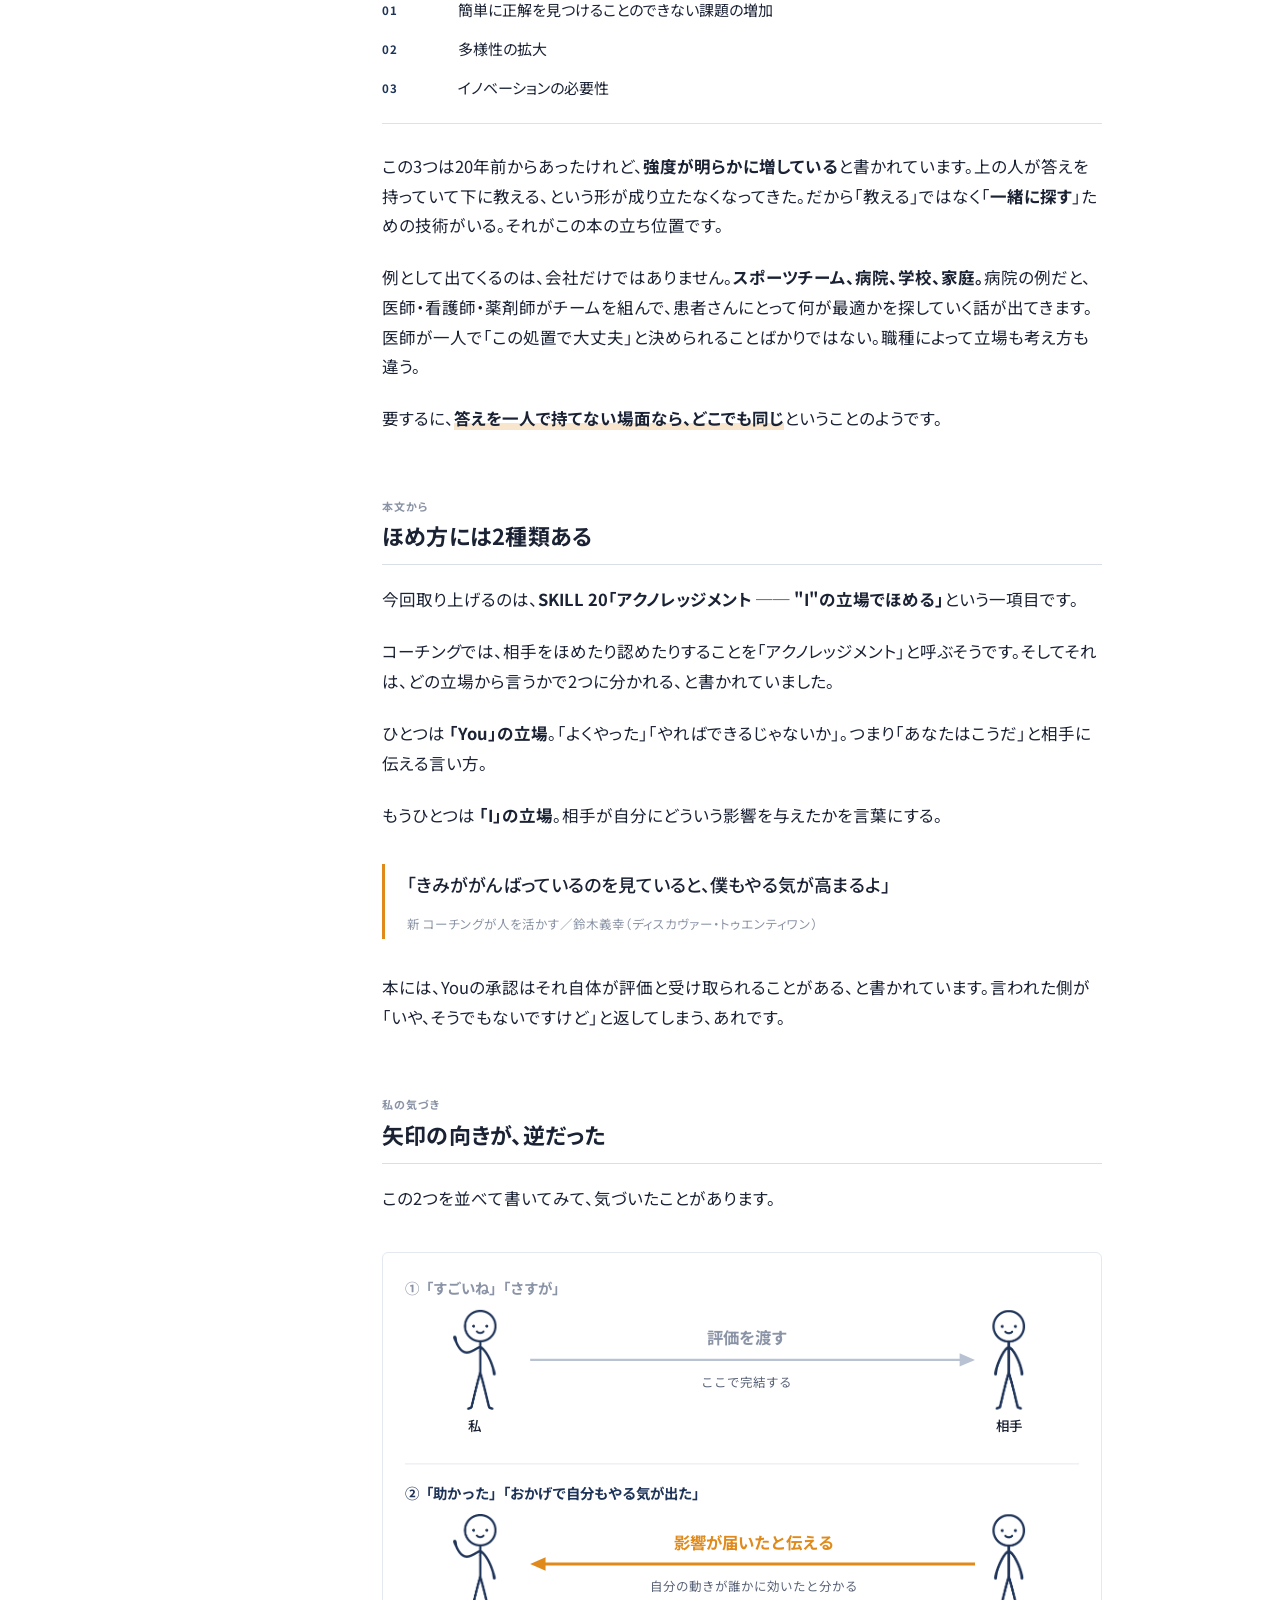
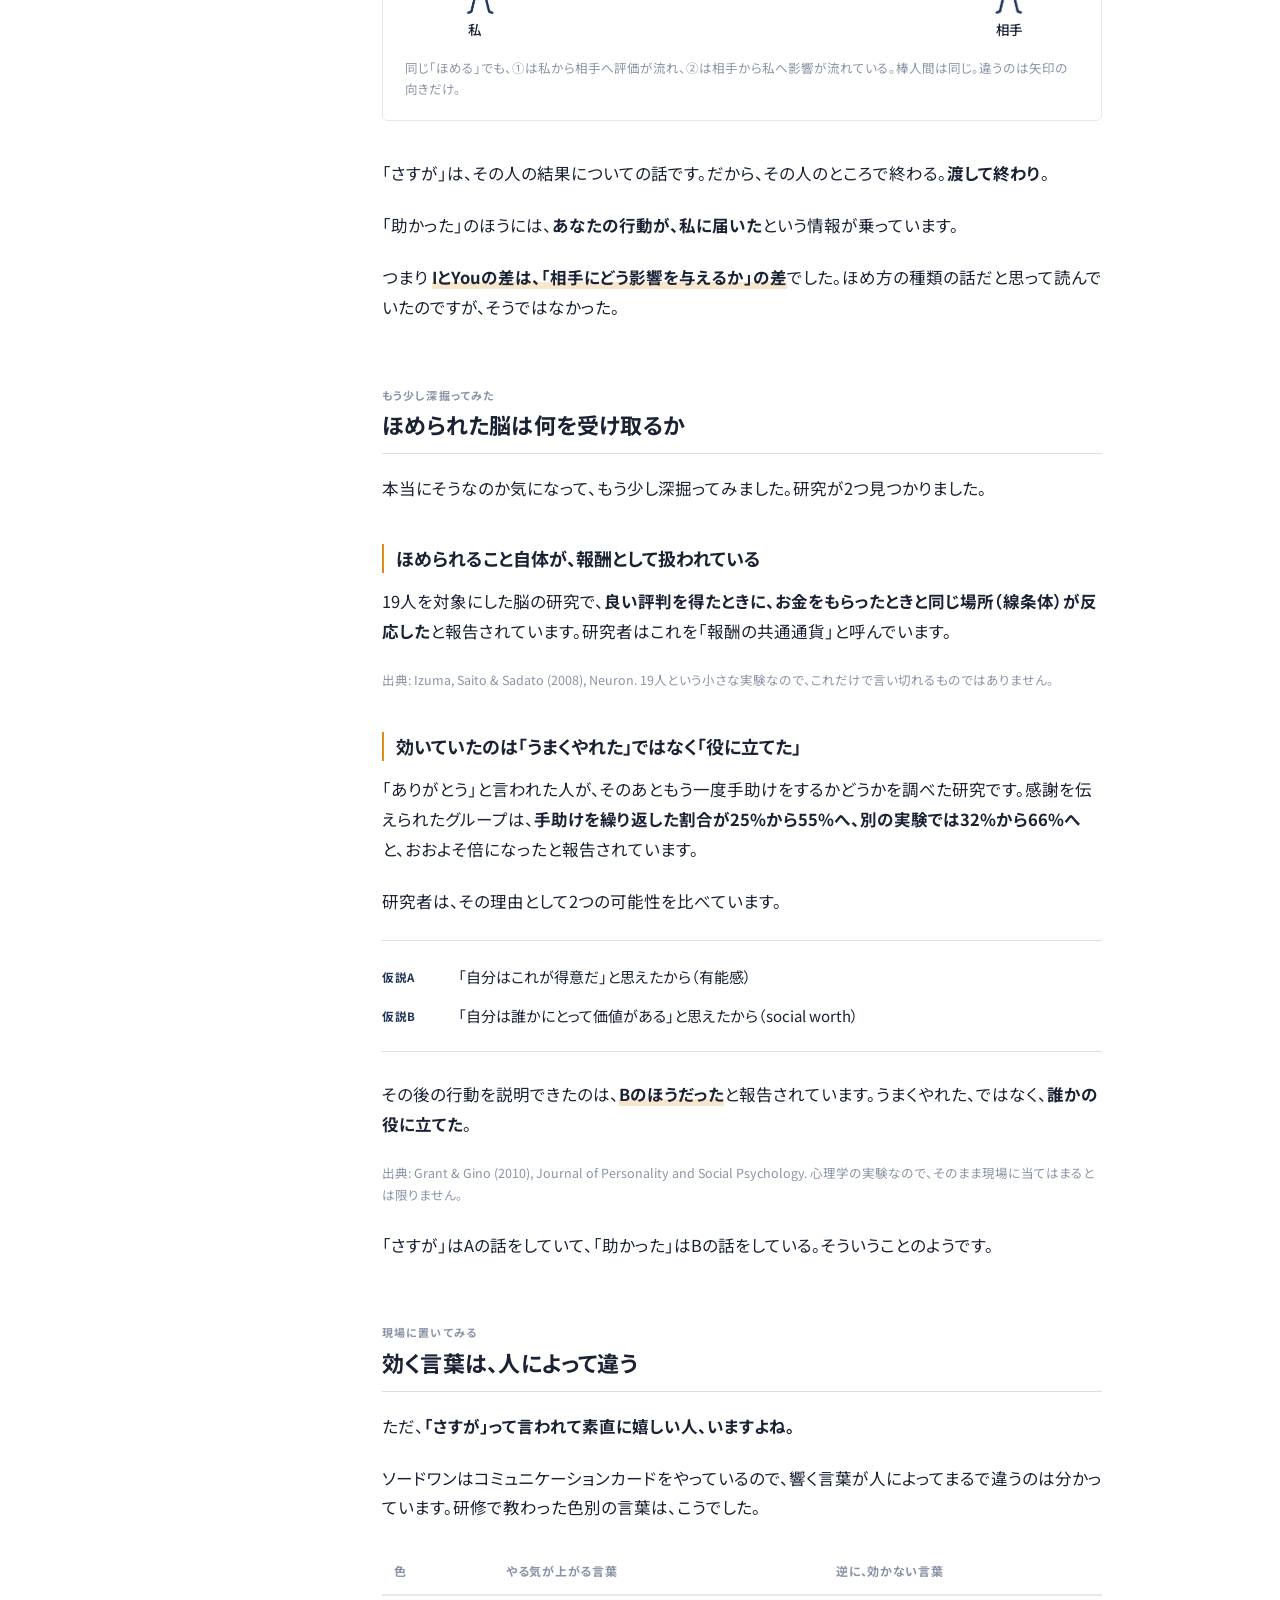
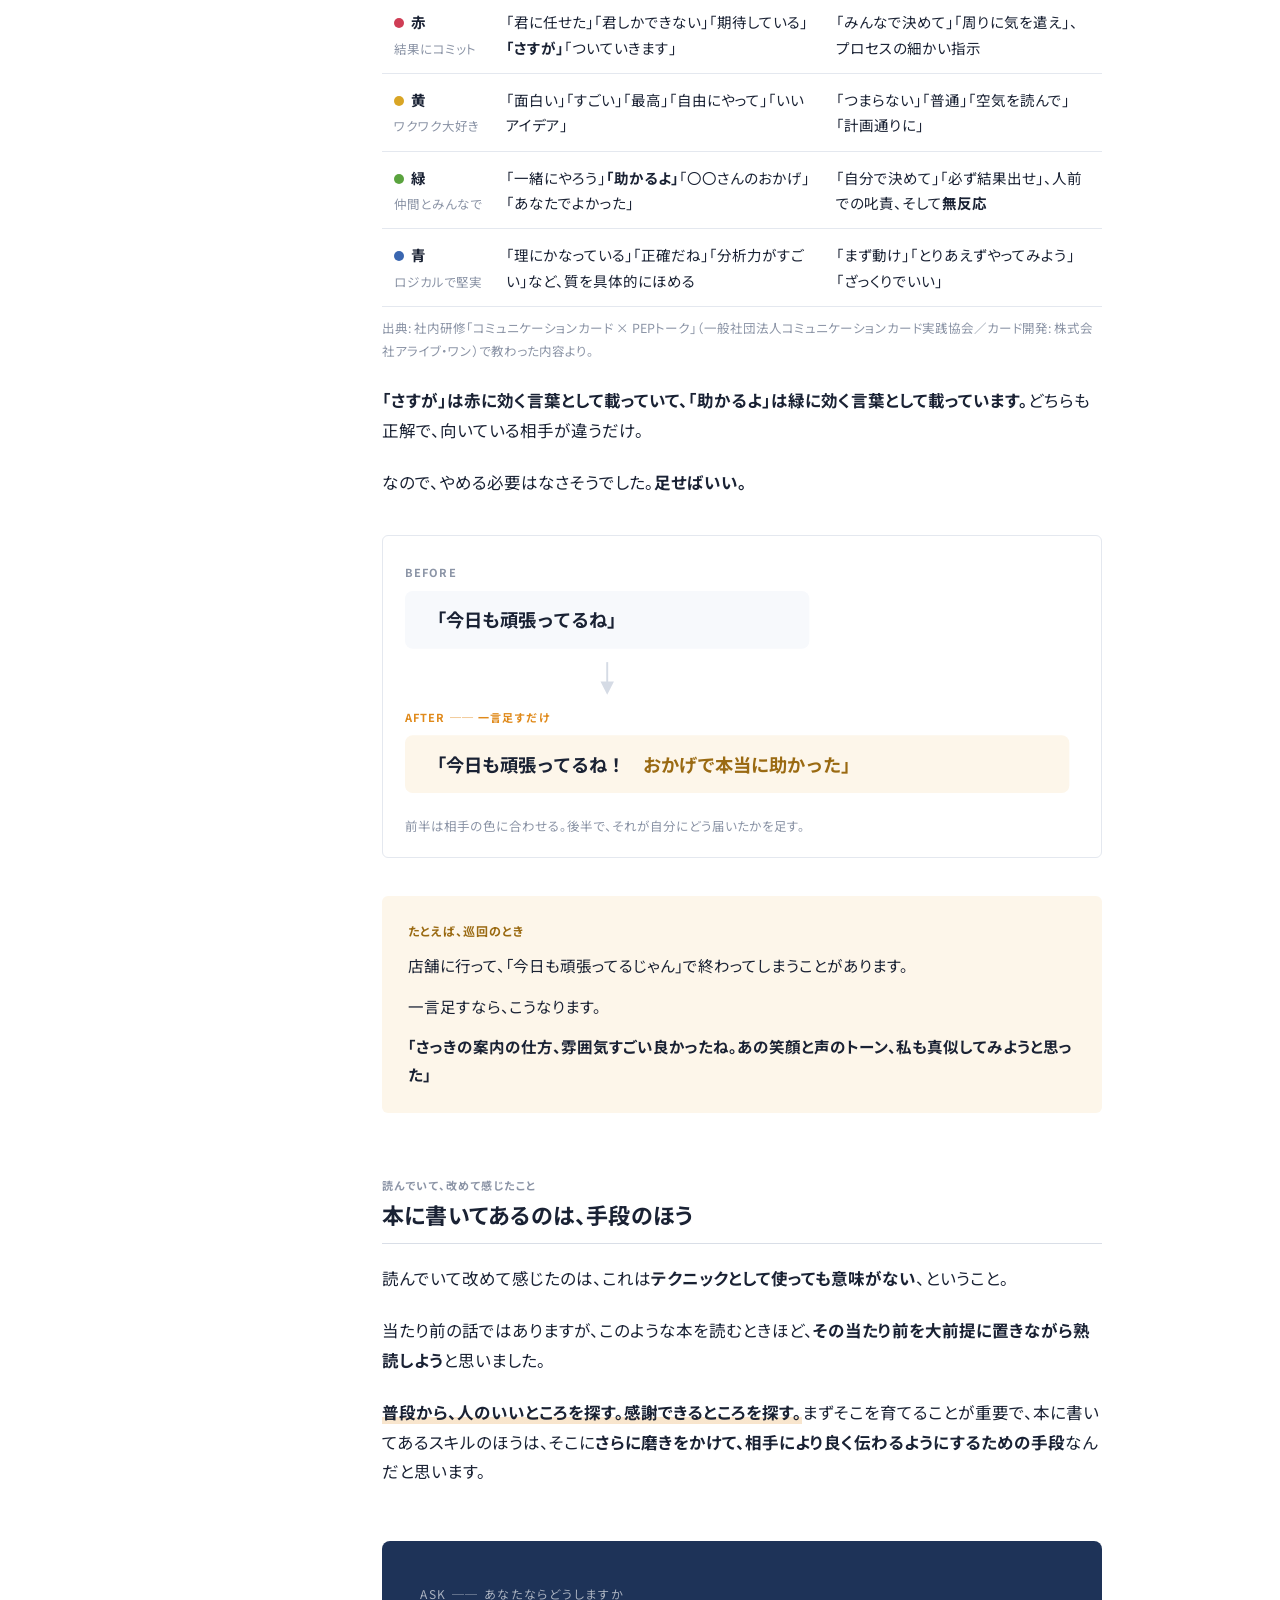
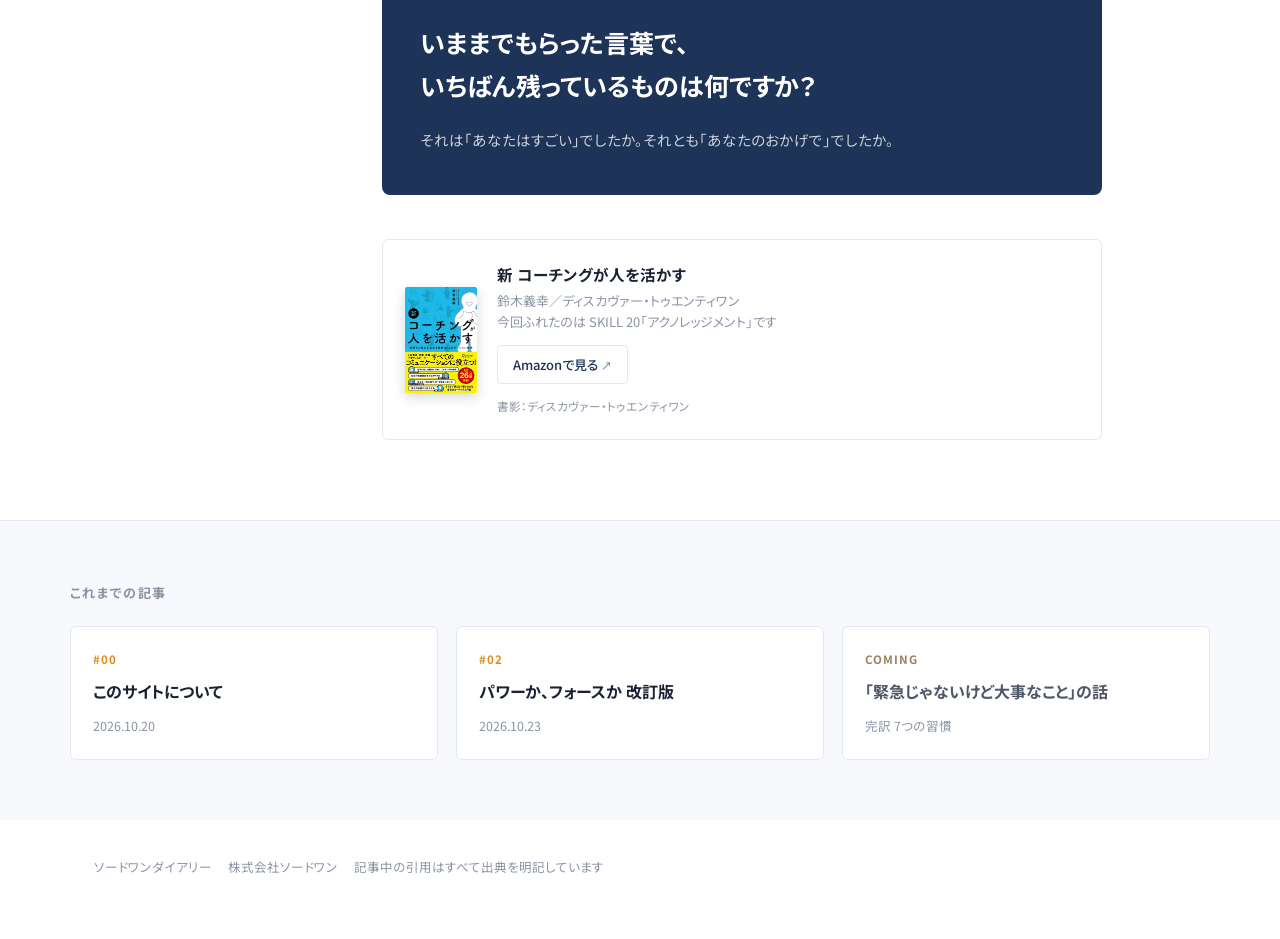
==== commit e60676a5: "#02 断り書きを削除、重力の説明を噛み砕く、見出しを「ソードワンでいうと」から変更" ====
--- a/01-coaching.html
+++ b/01-coaching.html
@@ -54,7 +54,7 @@
     <a href="#s2">ほめ方には2種類ある</a>
     <a href="#s3">矢印の向きが、逆だった</a>
     <a href="#s4">ほめられた脳は何を受け取るか</a>
-    <a href="#s5">ソードワンでいうと</a>
+    <a href="#s5">効く言葉は、人によって違う</a>
     <a href="#s6">本に書いてあるのは、手段のほう</a>
     <a href="#s7">あなたならどうしますか</a>
   </aside>
@@ -202,7 +202,7 @@
 
     <p>「さすが」はAの話をしていて、「助かった」はBの話をしている。そういうことのようです。</p>
 
-    <h2 id="s5"><span class="step">現場に置いてみる</span>ソードワンでいうと</h2>
+    <h2 id="s5"><span class="step">現場に置いてみる</span>効く言葉は、人によって違う</h2>
 
     <p>ただ、<b>「さすが」って言われて素直に嬉しい人、いますよね。</b></p>
 
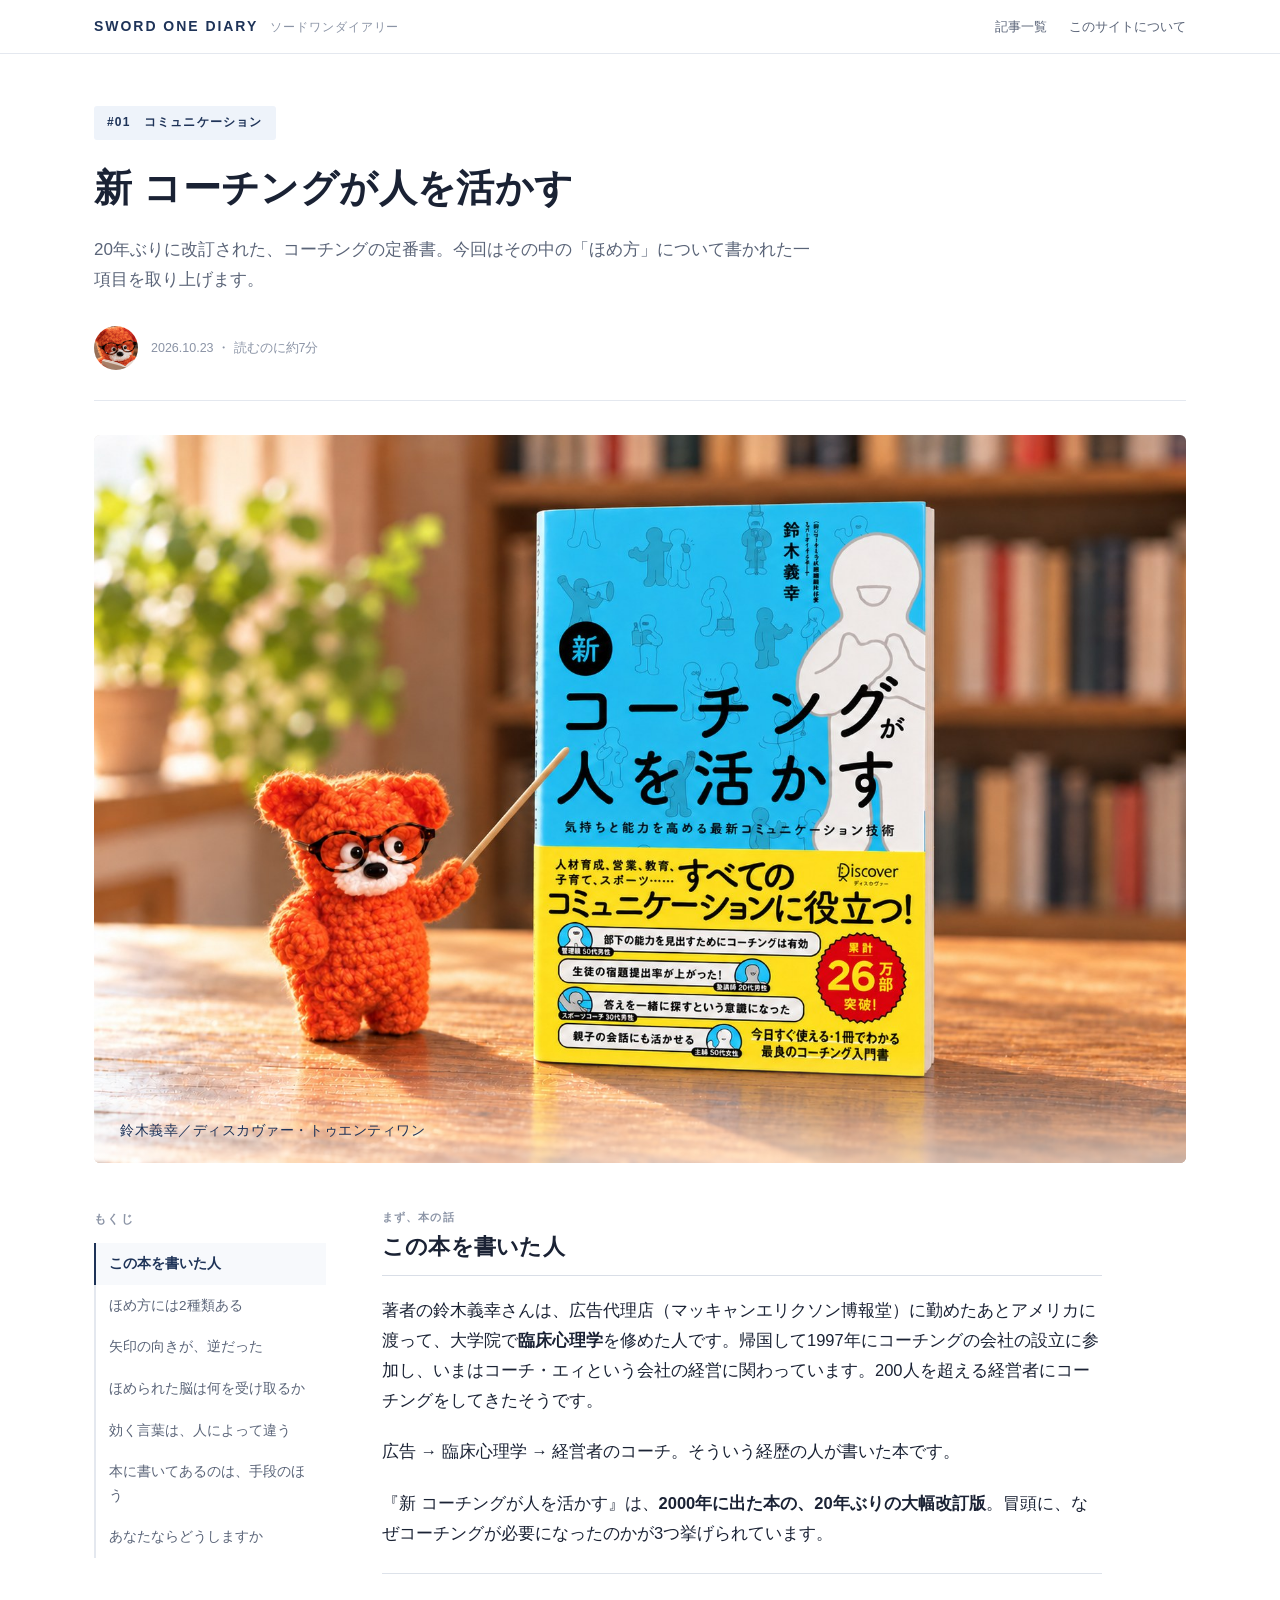
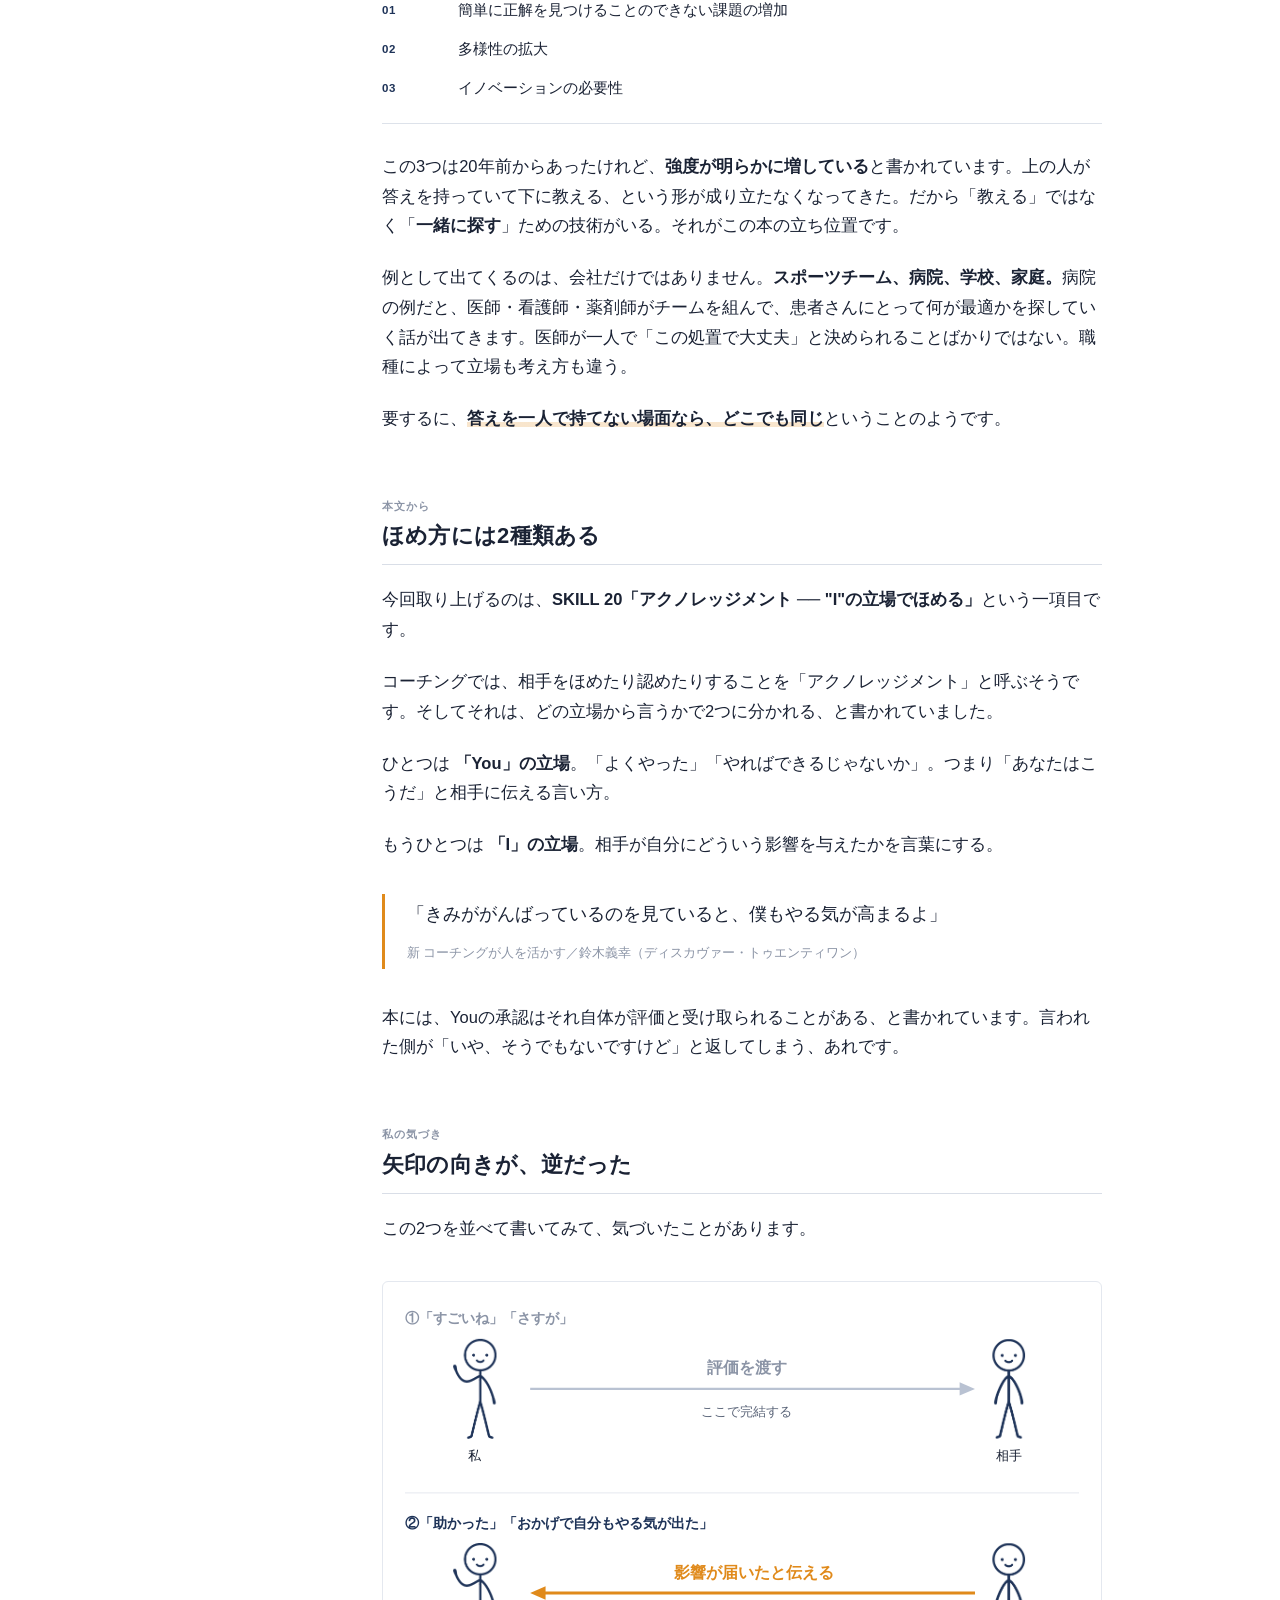
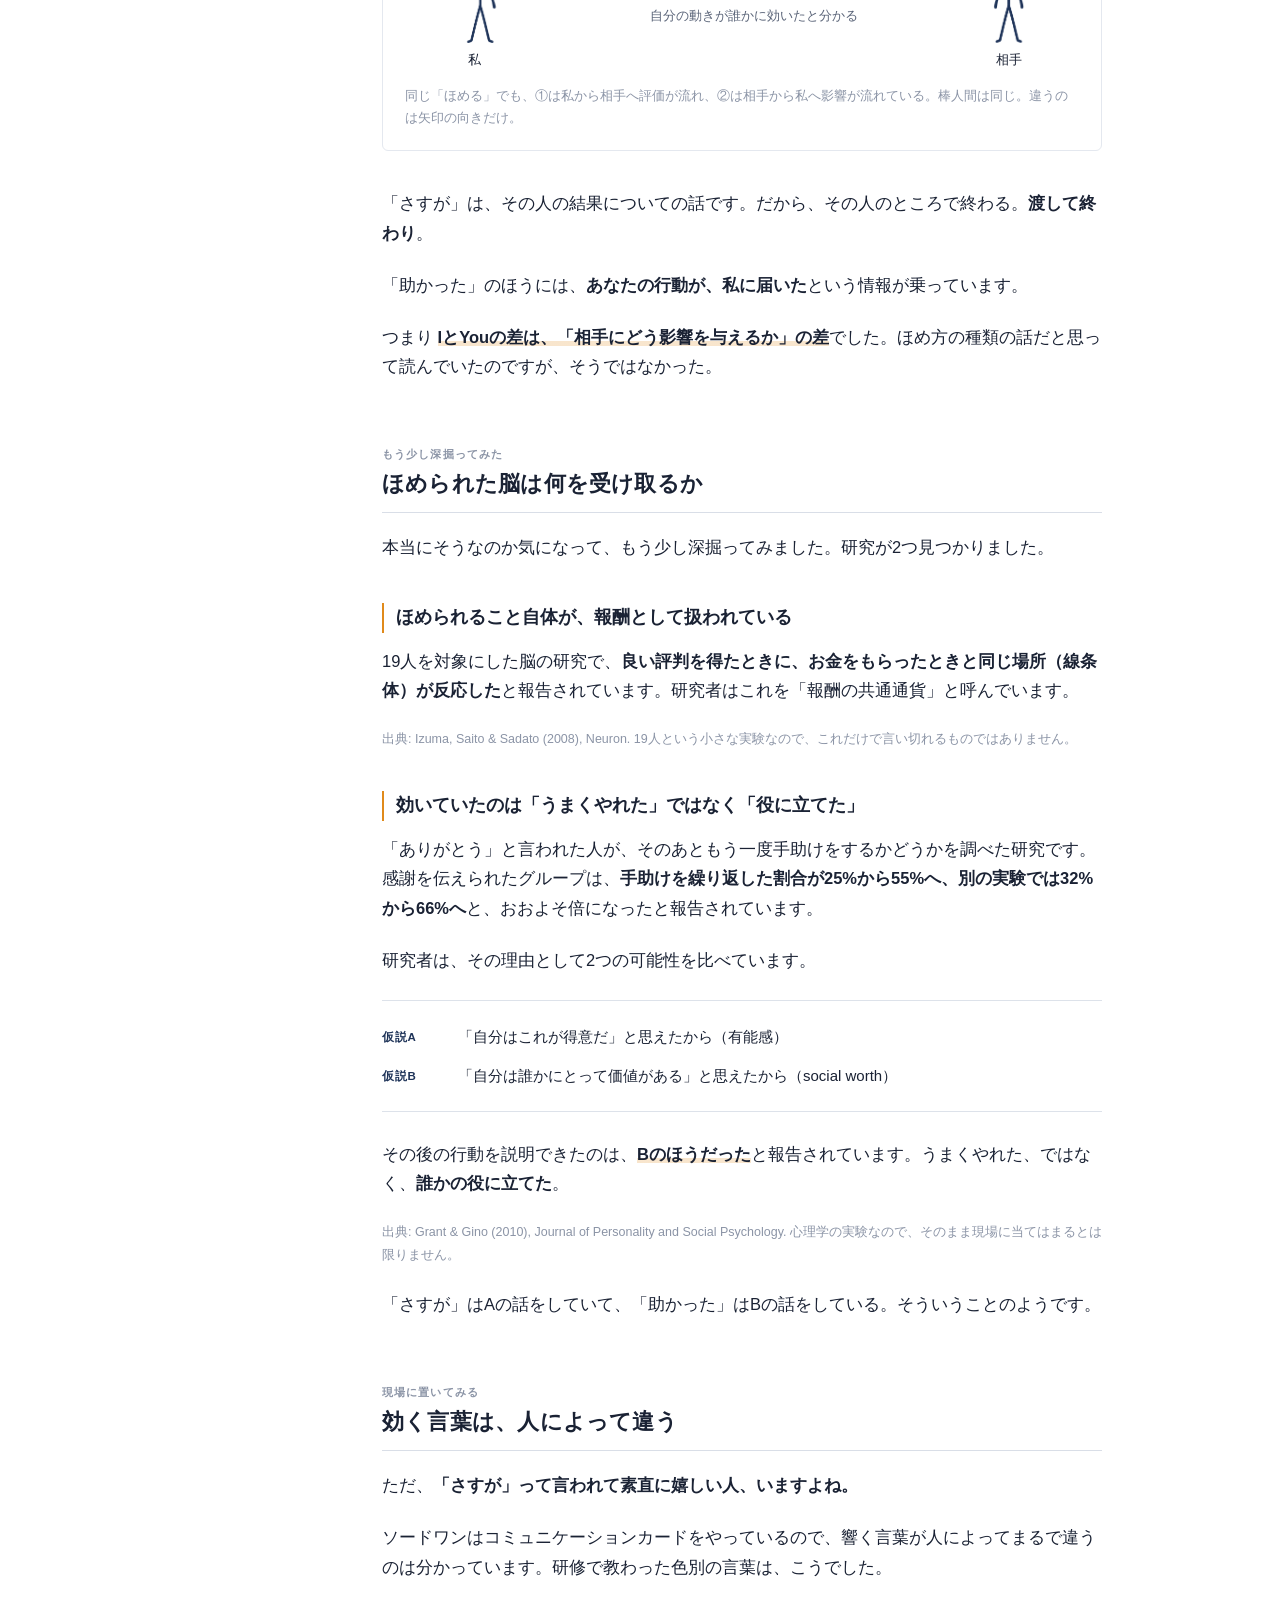
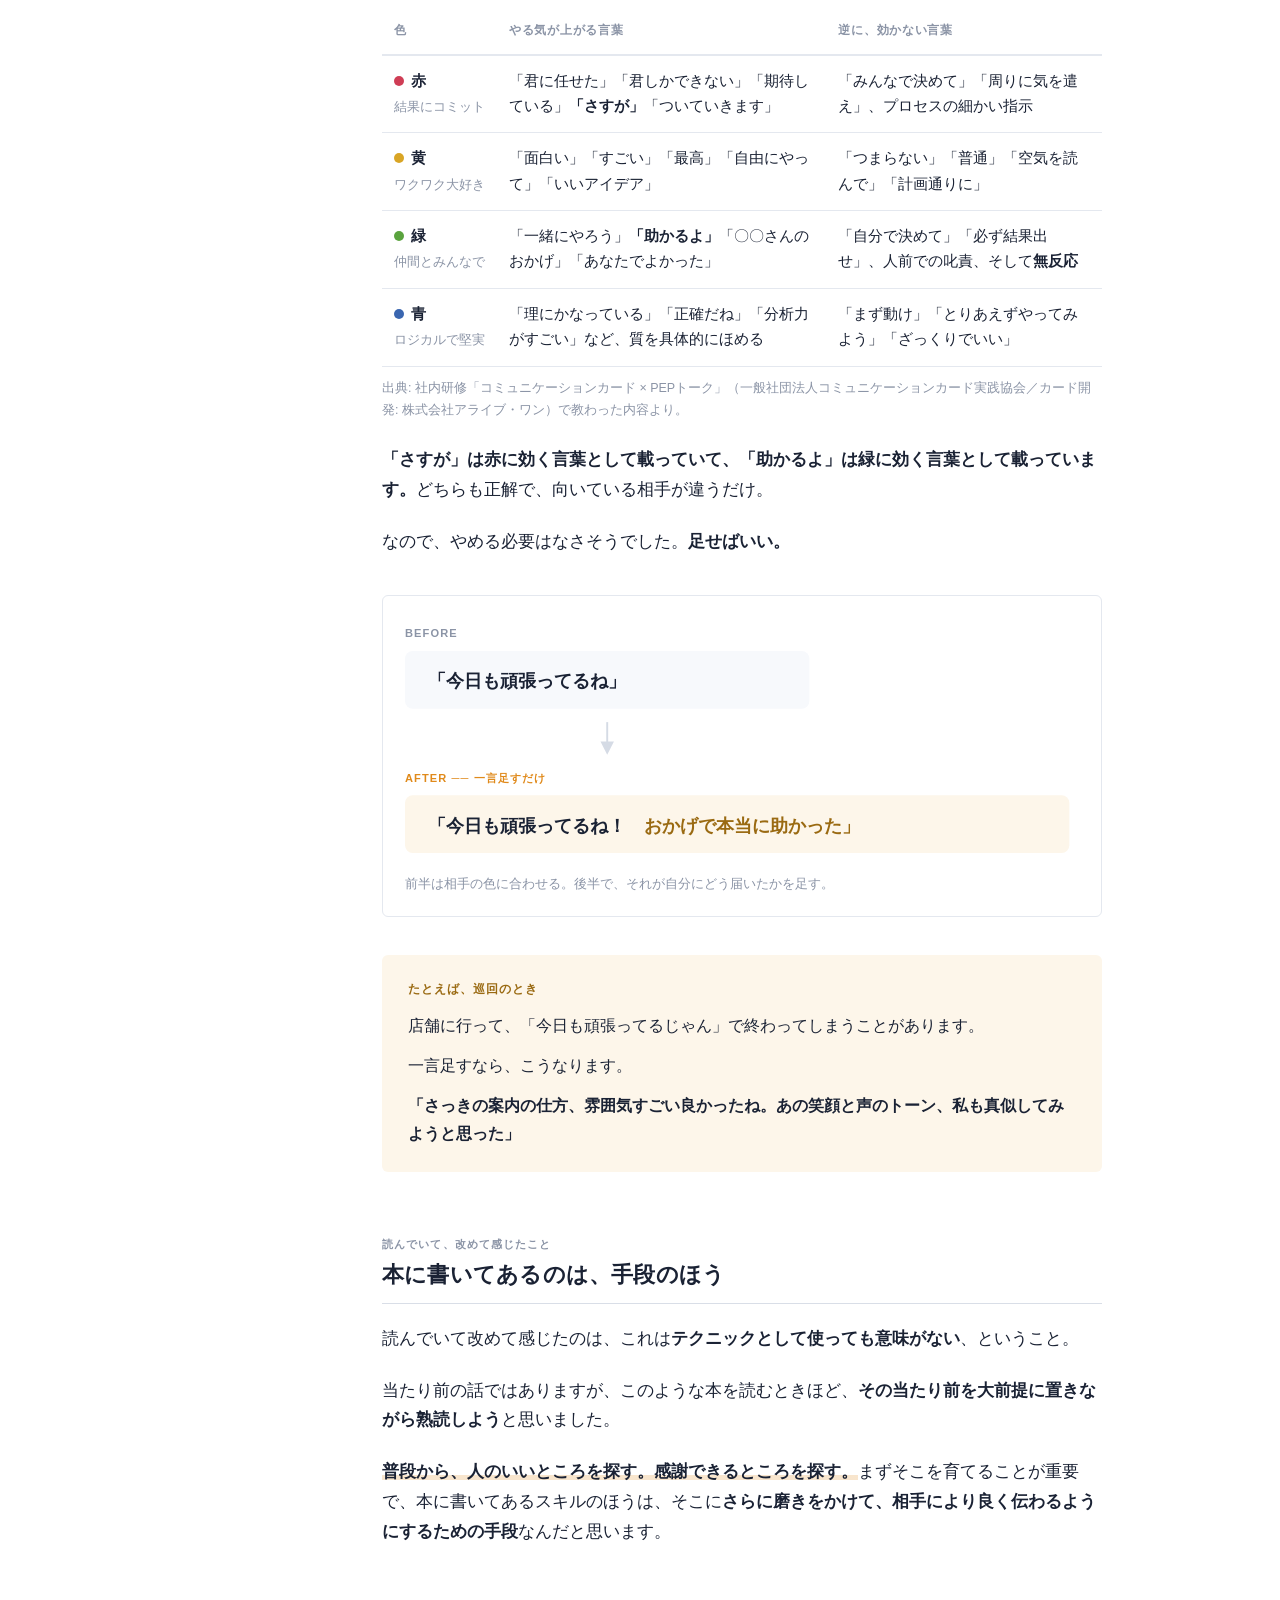
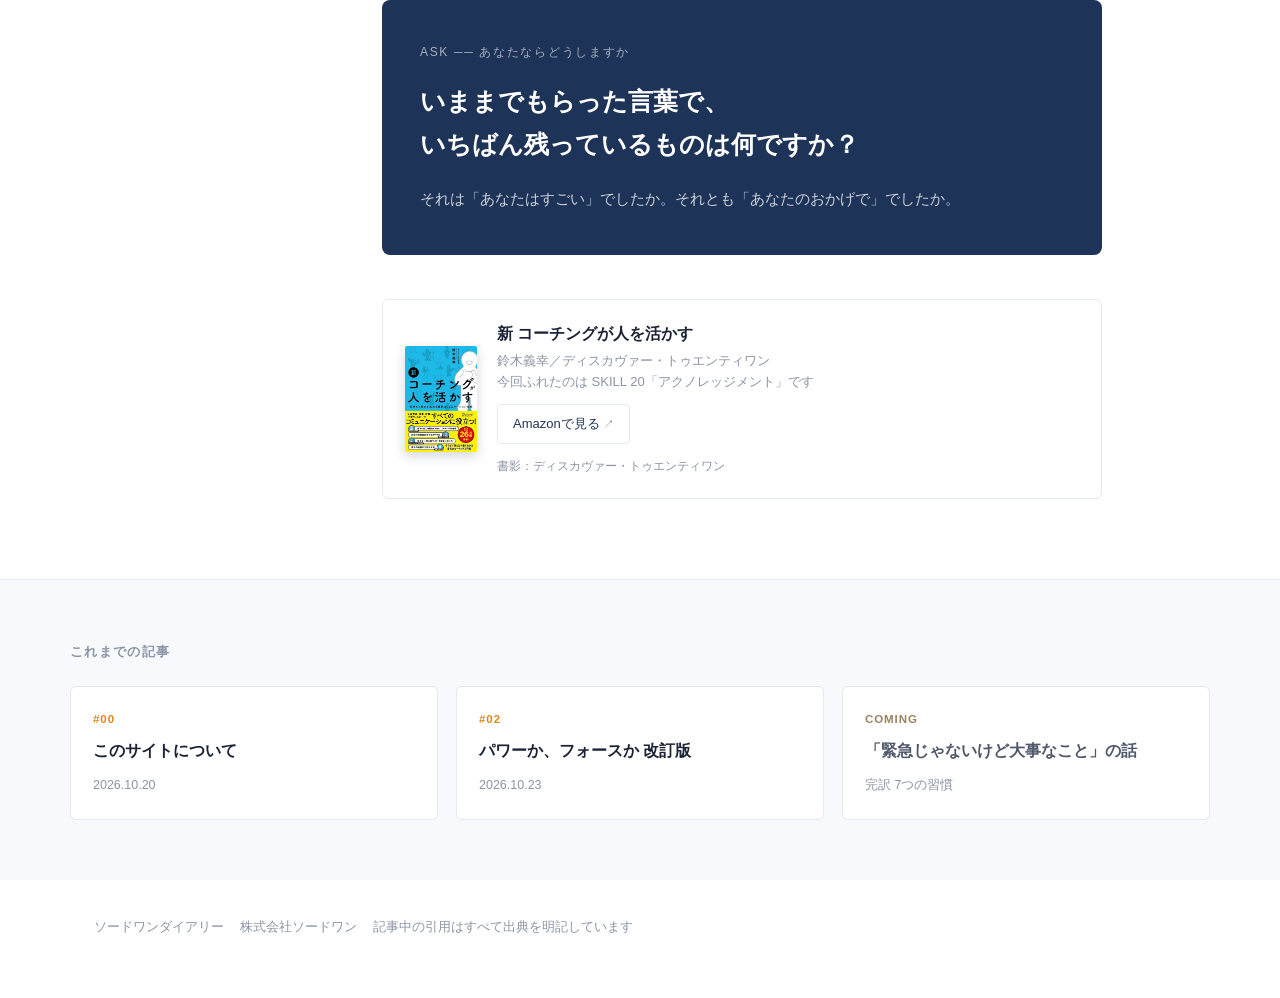
==== commit 2d646210: "旧URLから新URLへの転送ページを追加" ====
--- a/01-coaching.html
+++ b/01-coaching.html
@@ -2,328 +2,18 @@
 <html lang="ja">
 <head>
 <meta charset="utf-8">
-<meta name="viewport" content="width=device-width, initial-scale=1">
-<title>新 コーチングが人を活かす｜ソードワンダイアリー</title>
-<meta name="description" content="20年ぶりに改訂された、コーチングの定番書。今回はその中の「ほめ方」について書かれた一項目を取り上げます。">
-
-<!-- LINEやSNSに貼ったときのカード表示用。og:image は絶対URLであること -->
-<meta property="og:type" content="article">
-<meta property="og:site_name" content="ソードワンダイアリー">
-<meta property="og:title" content="新 コーチングが人を活かす">
-<meta property="og:description" content="「さすが」と「おかげで助かった」。言われた側には別物でした。">
-<meta property="og:url" content="https://sword-one.github.io/diary/01-coaching.html">
-<meta property="og:image" content="https://sword-one.github.io/diary/img/hero.jpg">
-<meta property="og:image:width" content="1600">
-<meta property="og:image:height" content="1067">
-<meta name="twitter:card" content="summary_large_image">
-<link rel="preconnect" href="https://fonts.googleapis.com">
-<link rel="preconnect" href="https://fonts.gstatic.com" crossorigin>
-<link href="https://fonts.googleapis.com/css2?family=Noto+Sans+JP:wght@400;500;700&display=swap" rel="stylesheet">
-<link rel="stylesheet" href="style.css">
+<!-- 旧URL。番号付きのファイル名をやめたので、新しいURLへ転送する -->
+<meta http-equiv="refresh" content="0; url=coaching.html">
+<link rel="canonical" href="https://sword-one.github.io/diary/coaching.html">
+<title>移動しました｜ソードワンダイアリー</title>
+<style>body{font-family:"Noto Sans JP",sans-serif;margin:0;display:grid;
+place-items:center;min-height:100vh;color:#1A2234;text-align:center;padding:24px}
+a{color:#1E3358}</style>
 </head>
 <body>
-
-<header class="hd"><div class="hd-in">
-  <a class="logo" href="index.html">SWORD ONE DIARY</a>
-  <span class="logo-sub">ソードワンダイアリー</span>
-  <nav class="hd-nav"><a href="index.html">記事一覧</a><a href="index.html#about">このサイトについて</a></nav>
-</div></header>
-
-<div class="hero">
-  <span class="kicker">#01　コミュニケーション</span>
-  <h1>新 コーチングが人を活かす</h1>
-  <p class="lede">20年ぶりに改訂された、コーチングの定番書。今回はその中の「ほめ方」について書かれた一項目を取り上げます。</p>
-
-  <div class="byline">
-    <img class="ava" src="img/avatar.jpg" alt="">
-    <div>
-      <div class="by-meta">2026.10.23 ・ 読むのに約7分</div>
-    </div>
-  </div>
-
-  <div class="cover">
-    <img class="bg" src="img/hero.jpg" alt="カフェのテーブルに置かれた『新 コーチングが人を活かす』">
-    <div class="cover-t">鈴木義幸／ディスカヴァー・トゥエンティワン</div>
-  </div>
+<div>
+<p>このページは移動しました。</p>
+<p><a href="coaching.html">https://sword-one.github.io/diary/coaching.html</a></p>
 </div>
-
-<div class="wrap">
-  <aside class="toc">
-    <div class="toc-h">もくじ</div>
-    <a class="on" href="#s1">この本を書いた人</a>
-    <a href="#s2">ほめ方には2種類ある</a>
-    <a href="#s3">矢印の向きが、逆だった</a>
-    <a href="#s4">ほめられた脳は何を受け取るか</a>
-    <a href="#s5">効く言葉は、人によって違う</a>
-    <a href="#s6">本に書いてあるのは、手段のほう</a>
-    <a href="#s7">あなたならどうしますか</a>
-  </aside>
-
-  <article>
-    <h2 id="s1"><span class="step">まず、本の話</span>この本を書いた人</h2>
-
-    <p>著者の鈴木義幸さんは、広告代理店（マッキャンエリクソン博報堂）に勤めたあとアメリカに渡って、大学院で<b>臨床心理学</b>を修めた人です。帰国して1997年にコーチングの会社の設立に参加し、いまはコーチ・エィという会社の経営に関わっています。200人を超える経営者にコーチングをしてきたそうです。</p>
-
-    <p>広告 → 臨床心理学 → 経営者のコーチ。そういう経歴の人が書いた本です。</p>
-
-    <p>『新 コーチングが人を活かす』は、<b>2000年に出た本の、20年ぶりの大幅改訂版</b>。冒頭に、なぜコーチングが必要になったのかが3つ挙げられています。</p>
-
-    <ul class="lessons">
-      <li><b>01</b><span>簡単に正解を見つけることのできない課題の増加</span></li>
-      <li><b>02</b><span>多様性の拡大</span></li>
-      <li><b>03</b><span>イノベーションの必要性</span></li>
-    </ul>
-
-    <p>この3つは20年前からあったけれど、<b>強度が明らかに増している</b>と書かれています。上の人が答えを持っていて下に教える、という形が成り立たなくなってきた。だから「教える」ではなく「<b>一緒に探す</b>」ための技術がいる。それがこの本の立ち位置です。</p>
-
-    <p>例として出てくるのは、会社だけではありません。<b>スポーツチーム、病院、学校、家庭。</b>病院の例だと、医師・看護師・薬剤師がチームを組んで、患者さんにとって何が最適かを探していく話が出てきます。医師が一人で「この処置で大丈夫」と決められることばかりではない。職種によって立場も考え方も違う。</p>
-
-    <p>要するに、<strong class="key">答えを一人で持てない場面なら、どこでも同じ</strong>ということのようです。</p>
-
-    <h2 id="s2"><span class="step">本文から</span>ほめ方には2種類ある</h2>
-
-    <p>今回取り上げるのは、<b>SKILL 20「アクノレッジメント ── "I"の立場でほめる」</b>という一項目です。</p>
-
-    <p>コーチングでは、相手をほめたり認めたりすることを「アクノレッジメント」と呼ぶそうです。そしてそれは、どの立場から言うかで2つに分かれる、と書かれていました。</p>
-
-    <p>ひとつは <strong>「You」の立場</strong>。「よくやった」「やればできるじゃないか」。つまり「あなたはこうだ」と相手に伝える言い方。</p>
-
-    <p>もうひとつは <strong>「I」の立場</strong>。相手が自分にどういう影響を与えたかを言葉にする。</p>
-
-    <blockquote>
-      <p>「きみががんばっているのを見ていると、僕もやる気が高まるよ」</p>
-      <cite>新 コーチングが人を活かす／鈴木義幸（ディスカヴァー・トゥエンティワン）</cite>
-    </blockquote>
-
-    <p>本には、Youの承認はそれ自体が評価と受け取られることがある、と書かれています。言われた側が「いや、そうでもないですけど」と返してしまう、あれです。</p>
-
-    <h2 id="s3"><span class="step">私の気づき</span>矢印の向きが、逆だった</h2>
-
-    <p>この2つを並べて書いてみて、気づいたことがあります。</p>
-    <figure class="fig-box">
-      <!-- スマホ用（縦に余裕をとり、文字を大きく） -->
-      <svg class="fig-sp" viewBox="0 0 360 386" xmlns="http://www.w3.org/2000/svg" role="img"
-           aria-label="「すごいね」は私から相手への一方向。「助かった」は相手から私への影響を伝えている">
-        <style>
-          .s-lbl{font:700 16px "Noto Sans JP",sans-serif}
-          .s-nm{font:500 16px "Noto Sans JP",sans-serif}
-          .s-cap{font:15px "Noto Sans JP",sans-serif;fill:#5A6478}
-          .s-wd{font:700 17px "Noto Sans JP",sans-serif}
-        </style>
-        <text class="s-lbl" x="0" y="16" fill="#8B94A6">①「さすが」「すごいね」</text>
-        <image href="img/fig_me.png"  x="22"  y="30" width="37" height="86"/>
-        <text class="s-nm" x="40"  y="134" text-anchor="middle" fill="#1A2234">私</text>
-        <image href="img/fig_you.png" x="300" y="30" width="28" height="86"/>
-        <text class="s-nm" x="314" y="134" text-anchor="middle" fill="#1A2234">相手</text>
-        <line x1="86" y1="72" x2="276" y2="72" stroke="#B9C2D2" stroke-width="2.5"/>
-        <polygon points="290,72 274,65 274,79" fill="#B9C2D2"/>
-        <text class="s-wd"  x="182" y="58"  text-anchor="middle" fill="#8B94A6">評価を渡す</text>
-        <text class="s-cap" x="182" y="100" text-anchor="middle">ここで完結する</text>
-
-        <line x1="0" y1="168" x2="360" y2="168" stroke="#E4E8EF" stroke-width="1"/>
-
-        <text class="s-lbl" x="0" y="206" fill="#1E3358">②「助かった」「おかげで」</text>
-        <image href="img/fig_me.png"  x="22"  y="220" width="37" height="86"/>
-        <text class="s-nm" x="40"  y="324" text-anchor="middle" fill="#1A2234">私</text>
-        <image href="img/fig_you.png" x="300" y="220" width="28" height="86"/>
-        <text class="s-nm" x="314" y="324" text-anchor="middle" fill="#1A2234">相手</text>
-        <line x1="290" y1="262" x2="100" y2="262" stroke="#E08A1B" stroke-width="3"/>
-        <polygon points="86,262 102,255 102,269" fill="#E08A1B"/>
-        <text class="s-wd"  x="182" y="248" text-anchor="middle" fill="#E08A1B">影響が届いたと伝える</text>
-        <text class="s-cap" x="182" y="364" text-anchor="middle">自分の動きが誰かに効いたと分かる</text>
-      </svg>
-
-      <!-- PC用 -->
-      <svg class="fig-pc" viewBox="0 0 700 380" xmlns="http://www.w3.org/2000/svg" role="img"
-           aria-label="「すごいね」は私から相手への一方向。「助かった」は相手から私への影響を伝えている">
-        <style>
-          .lbl{font:700 15px "Noto Sans JP",sans-serif}
-          .nm{font:500 14px "Noto Sans JP",sans-serif;fill:#1A2234}
-          .cap{font:13px "Noto Sans JP",sans-serif;fill:#5A6478}
-          .wd{font:700 17px "Noto Sans JP",sans-serif}
-        </style>
-        <!-- 上段：You型。棒人間は下段とまったく同じ。違うのは矢印の向きだけ -->
-        <text class="lbl" x="0" y="16" fill="#8B94A6">①「すごいね」「さすが」</text>
-        <image href="img/fig_me.png"  x="50"  y="32" width="45" height="104"/>
-        <text class="nm" x="72"  y="158" text-anchor="middle">私</text>
-        <image href="img/fig_you.png" x="610" y="32" width="34" height="104"/>
-        <text class="nm" x="627" y="158" text-anchor="middle">相手</text>
-        <line x1="130" y1="84" x2="578" y2="84" stroke="#B9C2D2" stroke-width="2.5"/>
-        <polygon points="592,84 576,77 576,91" fill="#B9C2D2"/>
-        <text class="wd"  x="355" y="68"  text-anchor="middle" fill="#8B94A6">評価を渡す</text>
-        <text class="cap" x="355" y="112" text-anchor="middle">ここで完結する</text>
-
-        <line x1="0" y1="192" x2="700" y2="192" stroke="#E4E8EF" stroke-width="1"/>
-
-        <!-- 下段：I型 -->
-        <text class="lbl" x="0" y="228" fill="#1E3358">②「助かった」「おかげで自分もやる気が出た」</text>
-        <image href="img/fig_me.png"  x="50"  y="244" width="45" height="104"/>
-        <text class="nm" x="72"  y="370" text-anchor="middle">私</text>
-        <image href="img/fig_you.png" x="610" y="244" width="34" height="104"/>
-        <text class="nm" x="627" y="370" text-anchor="middle">相手</text>
-        <line x1="592" y1="296" x2="144" y2="296" stroke="#E08A1B" stroke-width="3"/>
-        <polygon points="130,296 146,289 146,303" fill="#E08A1B"/>
-        <text class="wd"  x="362" y="280" text-anchor="middle" fill="#E08A1B">影響が届いたと伝える</text>
-        <text class="cap" x="362" y="324" text-anchor="middle">自分の動きが誰かに効いたと分かる</text>
-      </svg>
-      <figcaption>同じ「ほめる」でも、①は私から相手へ評価が流れ、②は相手から私へ影響が流れている。棒人間は同じ。違うのは矢印の向きだけ。</figcaption>
-    </figure>
-
-    <p>「さすが」は、その人の結果についての話です。だから、その人のところで終わる。<strong>渡して終わり</strong>。</p>
-
-    <p>「助かった」のほうには、<strong>あなたの行動が、私に届いた</strong>という情報が乗っています。</p>
-
-    <p>つまり <strong class="key">IとYouの差は、「相手にどう影響を与えるか」の差</strong>でした。ほめ方の種類の話だと思って読んでいたのですが、そうではなかった。</p>
-
-    <h2 id="s4"><span class="step">もう少し深掘ってみた</span>ほめられた脳は何を受け取るか</h2>
-
-    <p>本当にそうなのか気になって、もう少し深掘ってみました。研究が2つ見つかりました。</p>
-
-    <h3>ほめられること自体が、報酬として扱われている</h3>
-
-    <p>19人を対象にした脳の研究で、<b>良い評判を得たときに、お金をもらったときと同じ場所（線条体）が反応した</b>と報告されています。研究者はこれを「報酬の共通通貨」と呼んでいます。</p>
-
-    <p class="note">出典: Izuma, Saito &amp; Sadato (2008), Neuron. 19人という小さな実験なので、これだけで言い切れるものではありません。</p>
-
-    <h3>効いていたのは「うまくやれた」ではなく「役に立てた」</h3>
-
-    <p>「ありがとう」と言われた人が、そのあともう一度手助けをするかどうかを調べた研究です。感謝を伝えられたグループは、<b>手助けを繰り返した割合が25%から55%へ、別の実験では32%から66%へ</b>と、おおよそ倍になったと報告されています。</p>
-
-    <p>研究者は、その理由として2つの可能性を比べています。</p>
-
-    <ul class="lessons">
-      <li><b>仮説A</b><span>「自分はこれが得意だ」と思えたから（有能感）</span></li>
-      <li><b>仮説B</b><span>「自分は誰かにとって価値がある」と思えたから（social worth）</span></li>
-    </ul>
-
-    <p>その後の行動を説明できたのは、<strong class="key">Bのほうだった</strong>と報告されています。うまくやれた、ではなく、<b>誰かの役に立てた</b>。</p>
-
-    <p class="note">出典: Grant &amp; Gino (2010), Journal of Personality and Social Psychology. 心理学の実験なので、そのまま現場に当てはまるとは限りません。</p>
-
-    <p>「さすが」はAの話をしていて、「助かった」はBの話をしている。そういうことのようです。</p>
-
-    <h2 id="s5"><span class="step">現場に置いてみる</span>効く言葉は、人によって違う</h2>
-
-    <p>ただ、<b>「さすが」って言われて素直に嬉しい人、いますよね。</b></p>
-
-    <p>ソードワンはコミュニケーションカードをやっているので、響く言葉が人によってまるで違うのは分かっています。研修で教わった色別の言葉は、こうでした。</p>
-    <table class="ctab">
-      <thead><tr><th>色</th><th>やる気が上がる言葉</th><th>逆に、効かない言葉</th></tr></thead>
-      <tbody>
-        <tr style="--row-color:var(--c-red)"><td class="cn"><span class="dot" style="background:var(--c-red)"></span>赤<br><span class="cs">結果にコミット</span></td>
-            <td data-l="やる気が上がる言葉">「君に任せた」「君しかできない」「期待している」<b>「さすが」</b>「ついていきます」</td>
-            <td data-l="逆に、効かない言葉">「みんなで決めて」「周りに気を遣え」、プロセスの細かい指示</td></tr>
-        <tr style="--row-color:var(--c-yel)"><td class="cn"><span class="dot" style="background:var(--c-yel)"></span>黄<br><span class="cs">ワクワク大好き</span></td>
-            <td data-l="やる気が上がる言葉">「面白い」「すごい」「最高」「自由にやって」「いいアイデア」</td>
-            <td data-l="逆に、効かない言葉">「つまらない」「普通」「空気を読んで」「計画通りに」</td></tr>
-        <tr style="--row-color:var(--c-grn)"><td class="cn"><span class="dot" style="background:var(--c-grn)"></span>緑<br><span class="cs">仲間とみんなで</span></td>
-            <td data-l="やる気が上がる言葉">「一緒にやろう」<b>「助かるよ」</b>「〇〇さんのおかげ」「あなたでよかった」</td>
-            <td data-l="逆に、効かない言葉">「自分で決めて」「必ず結果出せ」、人前での叱責、そして<b>無反応</b></td></tr>
-        <tr style="--row-color:var(--c-blu)"><td class="cn"><span class="dot" style="background:var(--c-blu)"></span>青<br><span class="cs">ロジカルで堅実</span></td>
-            <td data-l="やる気が上がる言葉">「理にかなっている」「正確だね」「分析力がすごい」など、質を具体的にほめる</td>
-            <td data-l="逆に、効かない言葉">「まず動け」「とりあえずやってみよう」「ざっくりでいい」</td></tr>
-      </tbody>
-    </table>
-    <p class="note">出典: 社内研修「コミュニケーションカード × PEPトーク」（一般社団法人コミュニケーションカード実践協会／カード開発: 株式会社アライブ・ワン）で教わった内容より。</p>
-
-    <p><b>「さすが」は赤に効く言葉として載っていて、「助かるよ」は緑に効く言葉として載っています。</b>どちらも正解で、向いている相手が違うだけ。</p>
-
-    <p>なので、やめる必要はなさそうでした。<strong>足せばいい。</strong></p>
-    <figure class="fig-box">
-      <!-- スマホ用（AFTERは2行に折って文字の大きさを保つ） -->
-      <svg class="fig-sp" viewBox="0 0 360 272" xmlns="http://www.w3.org/2000/svg" role="img"
-           aria-label="さすがやん、に、おかげで本当に助かった、を足す">
-        <style>
-          .s-bl{font:700 17px "Noto Sans JP",sans-serif;fill:#1A2234}
-          .s-ad{font:700 17px "Noto Sans JP",sans-serif;fill:#9A6A12}
-          .s-tg{font:700 11.5px "Noto Sans JP",sans-serif;letter-spacing:.1em}
-        </style>
-        <text class="s-tg" x="0" y="14" fill="#8B94A6">BEFORE</text>
-        <rect x="0" y="26" width="360" height="54" rx="8" fill="#F7F9FC"/>
-        <text class="s-bl" x="18" y="60">「今日も頑張ってるね」</text>
-
-        <line x1="180" y1="94" x2="180" y2="114" stroke="#D5DBE5" stroke-width="2"/>
-        <polygon points="180,124 173,110 187,110" fill="#D5DBE5"/>
-
-        <text class="s-tg" x="0" y="152" fill="#E08A1B">AFTER ── 一言足すだけ</text>
-        <rect x="0" y="164" width="360" height="92" rx="8" fill="#FDF6EA"/>
-        <text class="s-bl" x="18" y="198">「今日も頑張ってるね！</text>
-        <text class="s-ad" x="18" y="232">　おかげで本当に助かった」</text>
-      </svg>
-
-      <!-- PC用 -->
-      <svg class="fig-pc" viewBox="0 0 700 250" xmlns="http://www.w3.org/2000/svg" role="img"
-           aria-label="今日も頑張ってるね、に、おかげで本当に助かった、を足す">
-        <style>
-          .bl{font:700 19px "Noto Sans JP",sans-serif;fill:#1A2234}
-          .ad{font:700 19px "Noto Sans JP",sans-serif;fill:#9A6A12}
-          .tg{font:700 11.5px "Noto Sans JP",sans-serif;letter-spacing:.1em}
-        </style>
-        <text class="tg" x="0" y="16" fill="#8B94A6">BEFORE</text>
-        <rect x="0" y="30" width="420" height="60" rx="8" fill="#F7F9FC"/>
-        <text class="bl" x="24" y="68">「今日も頑張ってるね」</text>
-
-        <line x1="210" y1="104" x2="210" y2="128" stroke="#D5DBE5" stroke-width="2"/>
-        <polygon points="210,138 203,124 217,124" fill="#D5DBE5"/>
-
-        <text class="tg" x="0" y="166" fill="#E08A1B">AFTER ── 一言足すだけ</text>
-        <rect x="0" y="180" width="690" height="60" rx="8" fill="#FDF6EA"/>
-        <text class="bl" x="24" y="218">「今日も頑張ってるね！<tspan class="ad">　おかげで本当に助かった」</tspan></text>
-      </svg>
-      <figcaption>前半は相手の色に合わせる。後半で、それが自分にどう届いたかを足す。</figcaption>
-    </figure>
-
-    <div class="field">
-      <div class="field-h">たとえば、巡回のとき</div>
-      <p>店舗に行って、「今日も頑張ってるじゃん」で終わってしまうことがあります。</p>
-      <p>一言足すなら、こうなります。</p>
-      <p><b>「さっきの案内の仕方、雰囲気すごい良かったね。あの笑顔と声のトーン、私も真似してみようと思った」</b></p>
-    </div>
-
-    <h2 id="s6"><span class="step">読んでいて、改めて感じたこと</span>本に書いてあるのは、手段のほう</h2>
-
-    <p>読んでいて改めて感じたのは、これは<b>テクニックとして使っても意味がない</b>、ということ。</p>
-
-    <p>当たり前の話ではありますが、このような本を読むときほど、<strong>その当たり前を大前提に置きながら熟読しよう</strong>と思いました。</p>
-
-    <p><strong class="key">普段から、人のいいところを探す。感謝できるところを探す。</strong>まずそこを育てることが重要で、本に書いてあるスキルのほうは、そこに<strong>さらに磨きをかけて、相手により良く伝わるようにするための手段</strong>なんだと思います。</p>
-
-    <div class="ask" id="s7">
-      <div class="ask-h">ASK ── あなたならどうしますか</div>
-      <p class="ask-q">いままでもらった言葉で、<span class="nb">いちばん残っている</span>ものは何ですか？</p>
-      <p class="ask-n">それは「あなたはすごい」でしたか。それとも「あなたのおかげで」でしたか。</p>
-    </div>
-
-    <div class="bookcard">
-      <img class="sp" src="img/cover_sm.webp" alt="新 コーチングが人を活かす の書影">
-      <div>
-        <div class="bk-t">新 コーチングが人を活かす</div>
-        <div class="bk-m">鈴木義幸／ディスカヴァー・トゥエンティワン<br>今回ふれたのは SKILL 20「アクノレッジメント」です</div>
-        <a class="bk-link" href="https://www.amazon.co.jp/dp/4799326104" target="_blank" rel="noopener noreferrer">Amazonで見る</a>
-        <div class="bk-note">書影：ディスカヴァー・トゥエンティワン</div>
-      </div>
-    </div>
-  </article>
-</div>
-
-<section class="past"><div class="past-in">
-  <div class="past-h">これまでの記事</div>
-  <div class="cards">
-    <div class="card"><div class="card-n">#00</div>
-      <div class="card-t">このサイトについて</div>
-      <div class="card-m">2026.10.20</div></div>
-    <div class="card"><div class="card-n">#02</div>
-      <div class="card-t">パワーか、フォースか 改訂版</div>
-      <div class="card-m">2026.10.23</div></div>
-    <div class="card soon"><div class="card-n">COMING</div>
-      <div class="card-t">「緊急じゃないけど大事なこと」の話</div>
-      <div class="card-m">完訳 7つの習慣</div></div>
-  </div>
-</div></section>
-
-<footer>
-  <span>ソードワンダイアリー</span><span>株式会社ソードワン</span><span>記事中の引用はすべて出典を明記しています</span>
-</footer>
-
 </body>
 </html>
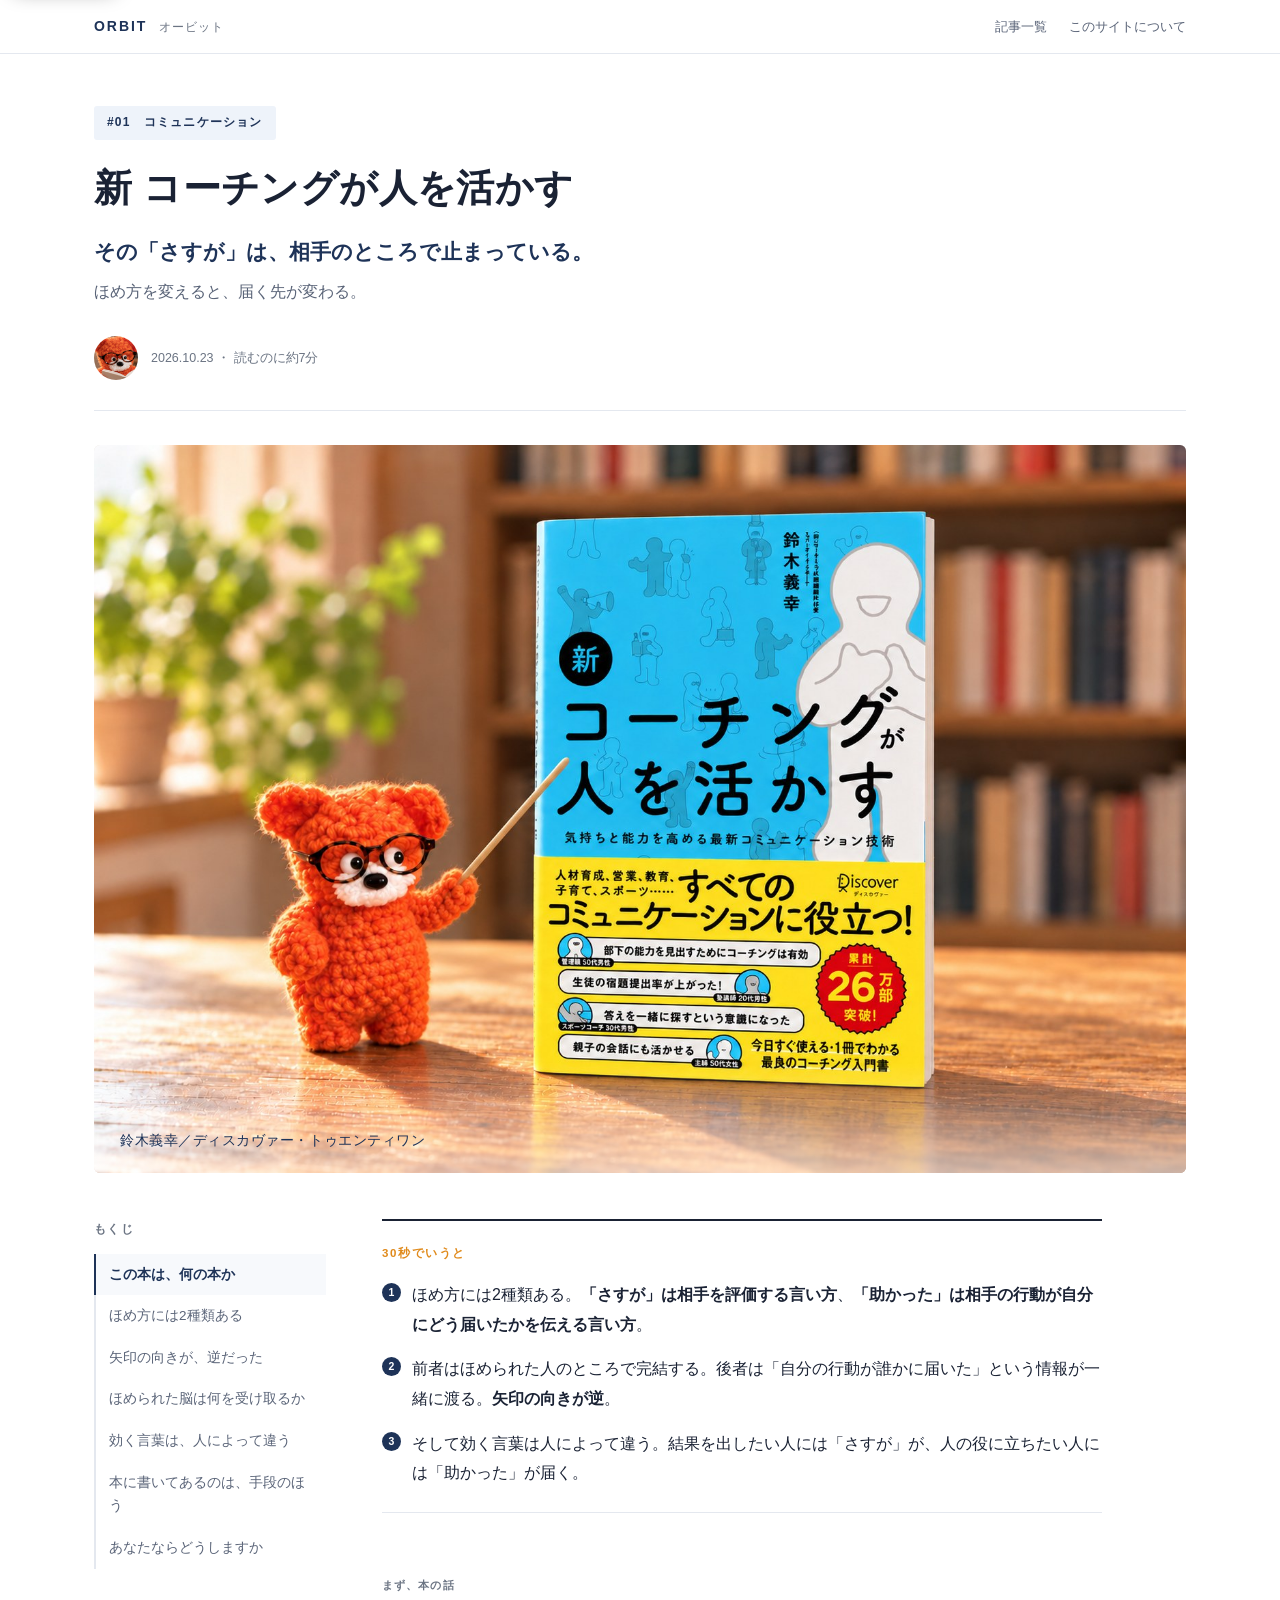
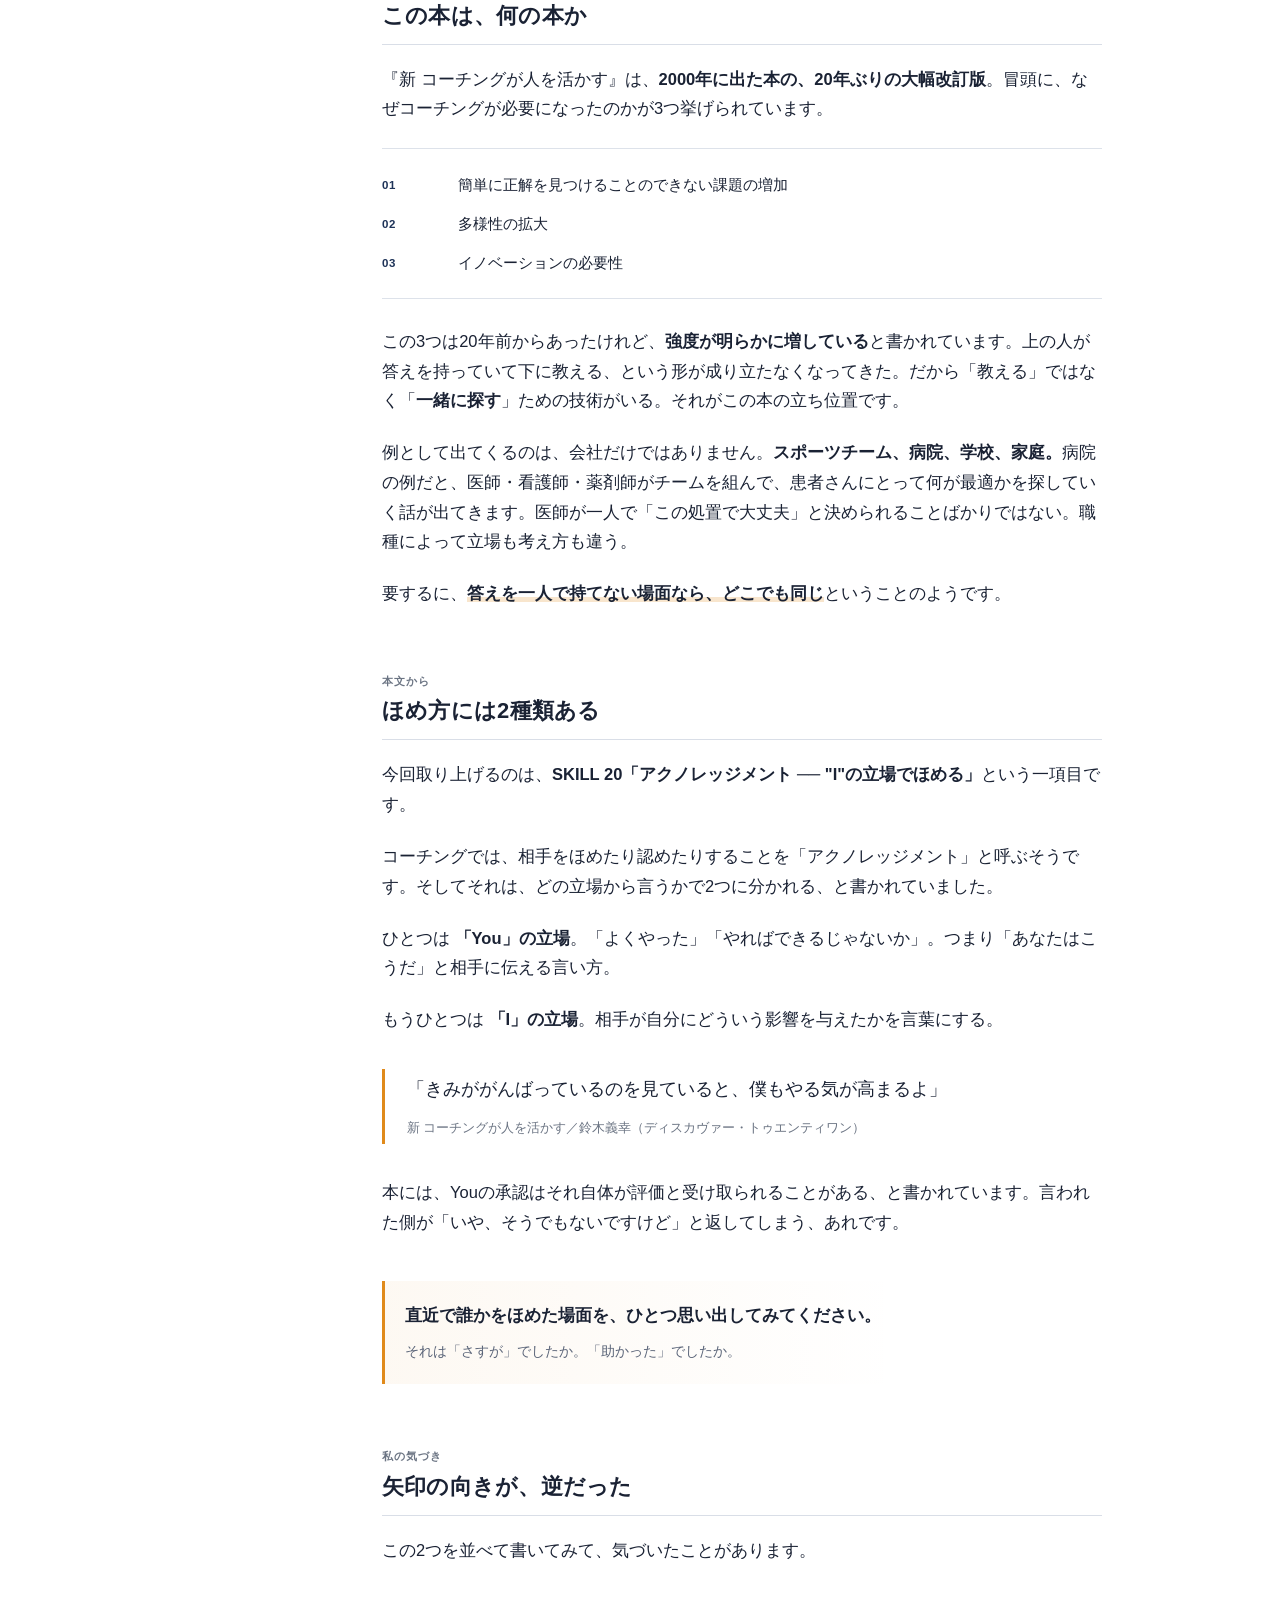
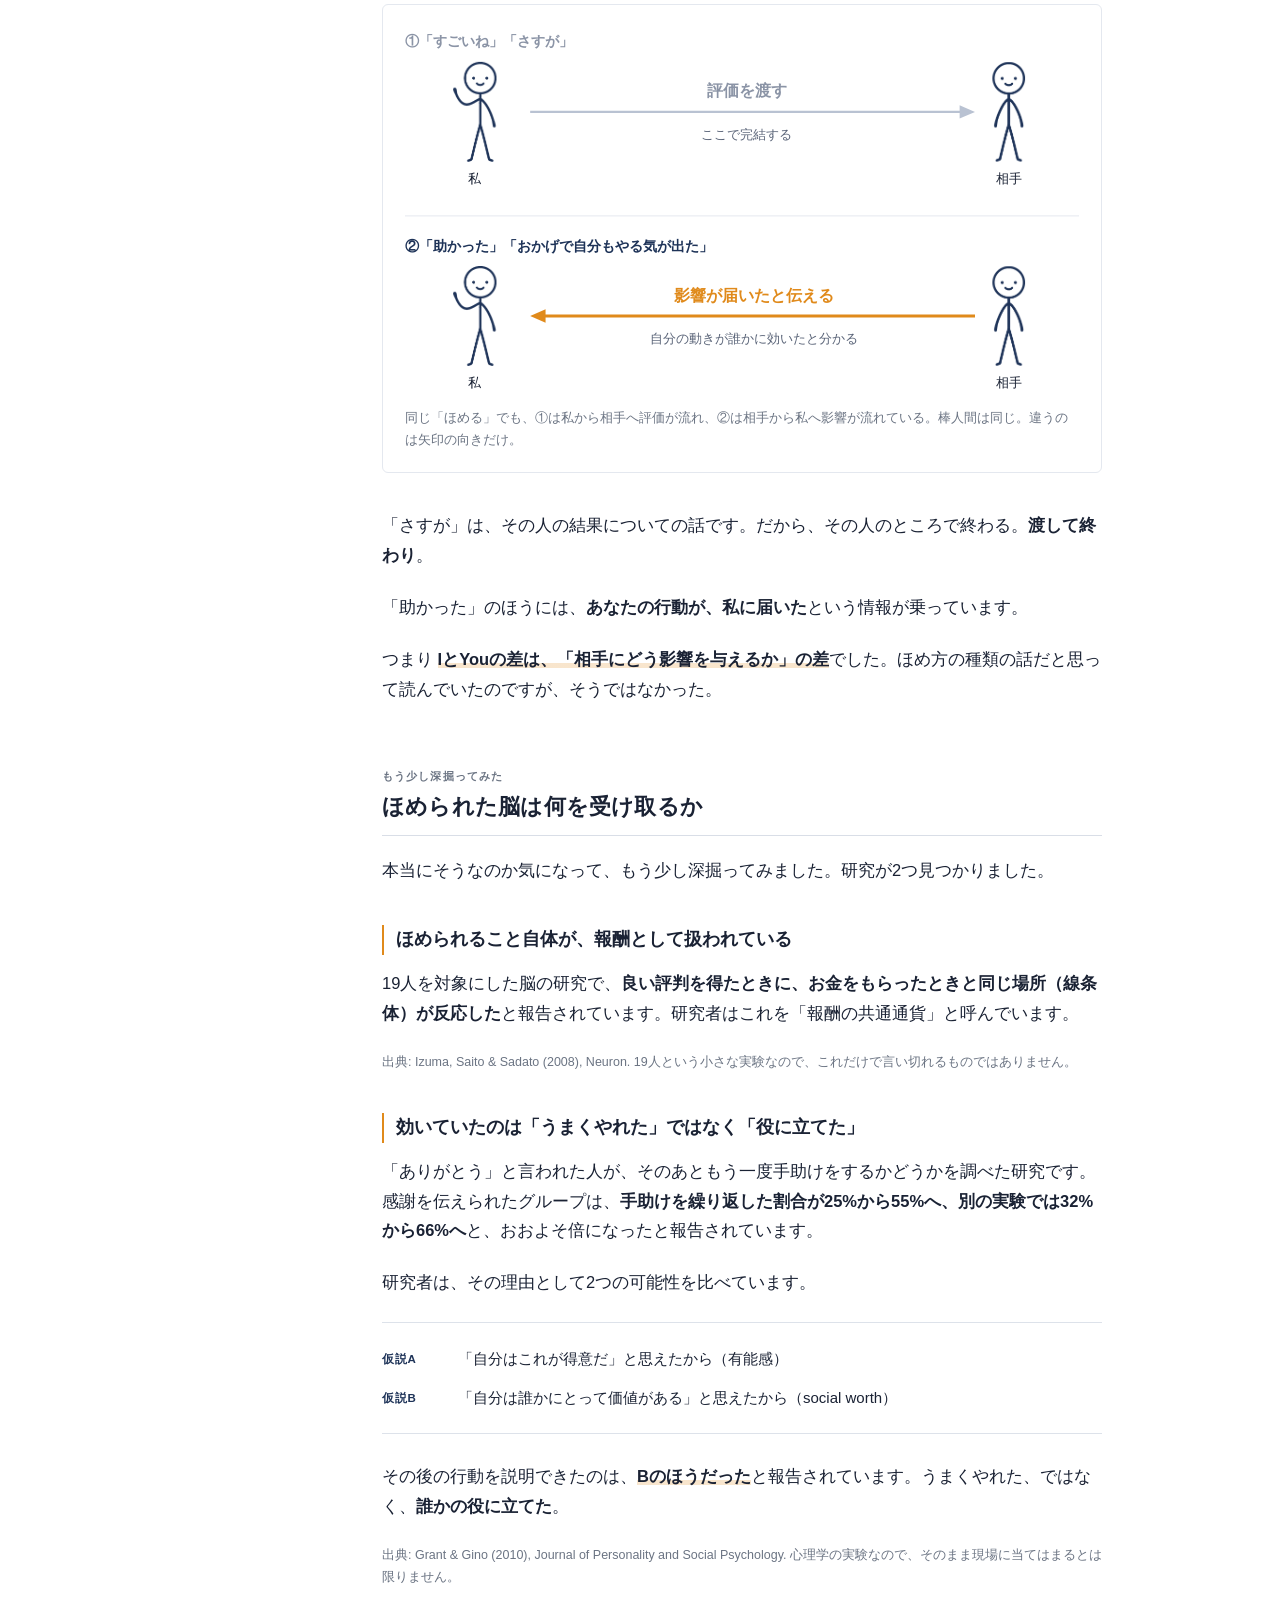
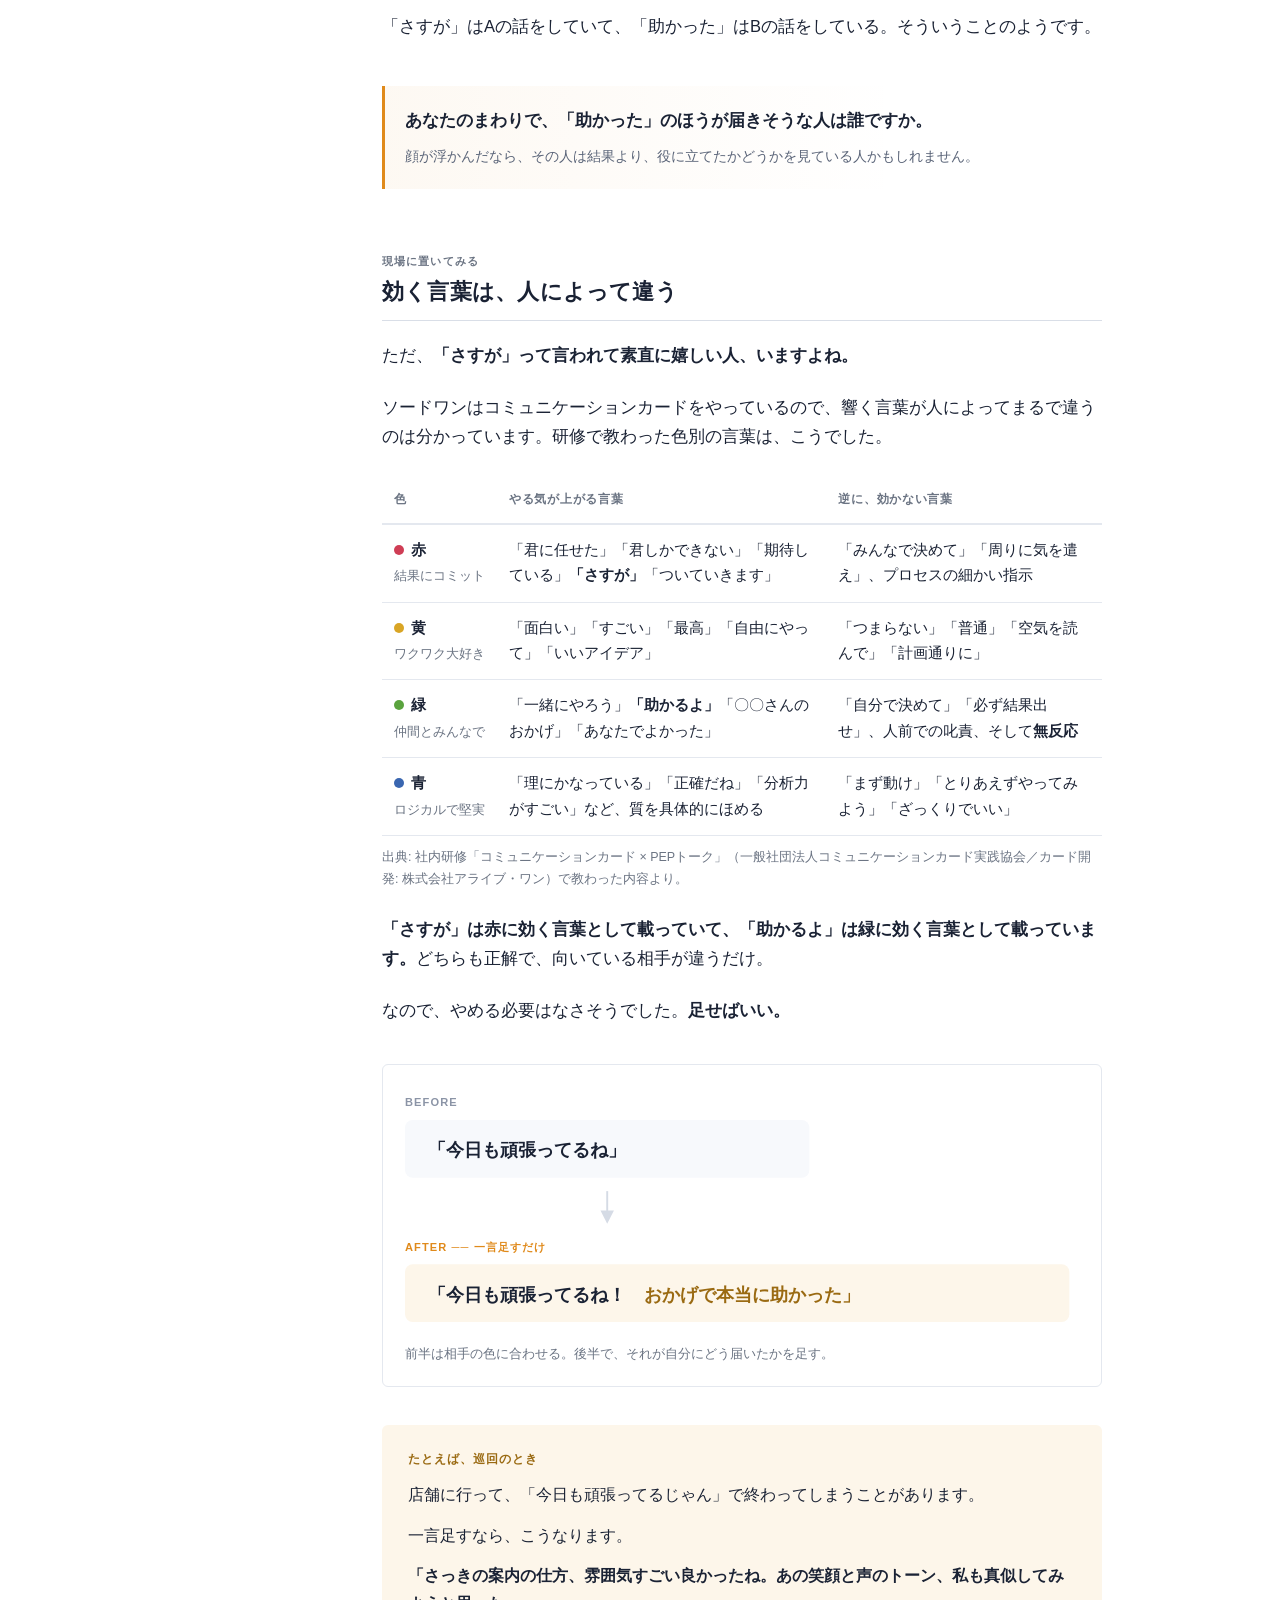
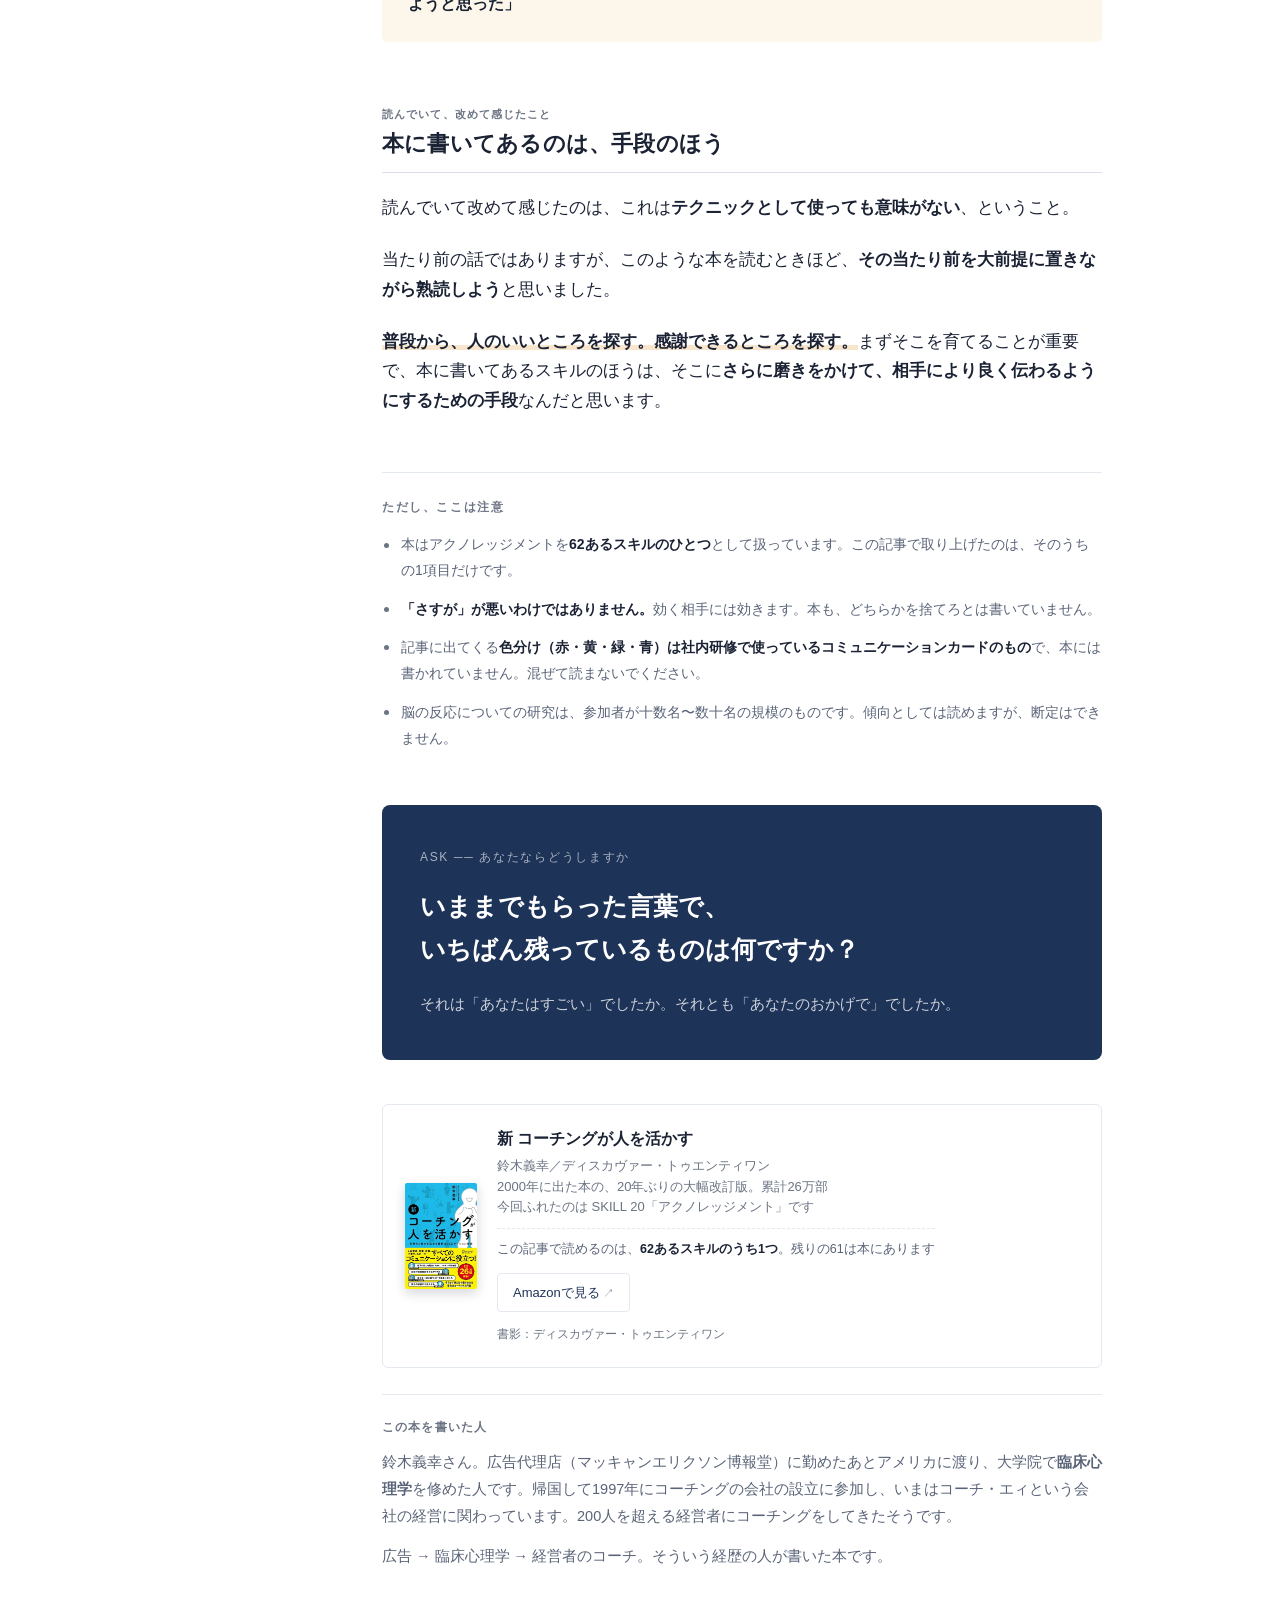
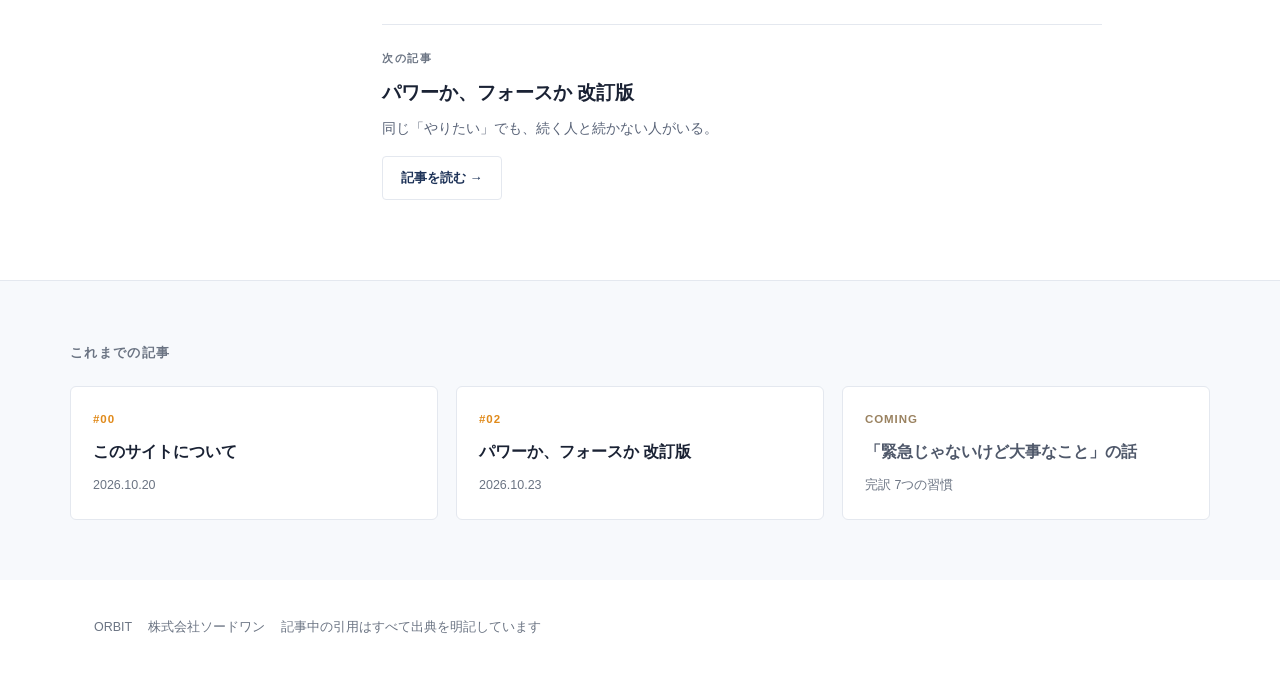
==== commit 4915b79b: "サイト名を ORBIT（オービット）に変える 「知識の輪が広がり循環するイメージにしたい」という山口の指示。 本が惑星を回っているこのサイトの絵と、一冊が誰かを回ってまた別の 誰かに渡っていくという " ====
--- a/01-coaching.html
+++ b/01-coaching.html
@@ -5,7 +5,7 @@
 <!-- 旧URL。番号付きのファイル名をやめたので、新しいURLへ転送する -->
 <meta http-equiv="refresh" content="0; url=coaching.html">
 <link rel="canonical" href="https://sword-one.github.io/diary/coaching.html">
-<title>移動しました｜ソードワンダイアリー</title>
+<title>移動しました｜ORBIT</title>
 <style>body{font-family:"Noto Sans JP",sans-serif;margin:0;display:grid;
 place-items:center;min-height:100vh;color:#1A2234;text-align:center;padding:24px}
 a{color:#1E3358}</style>
